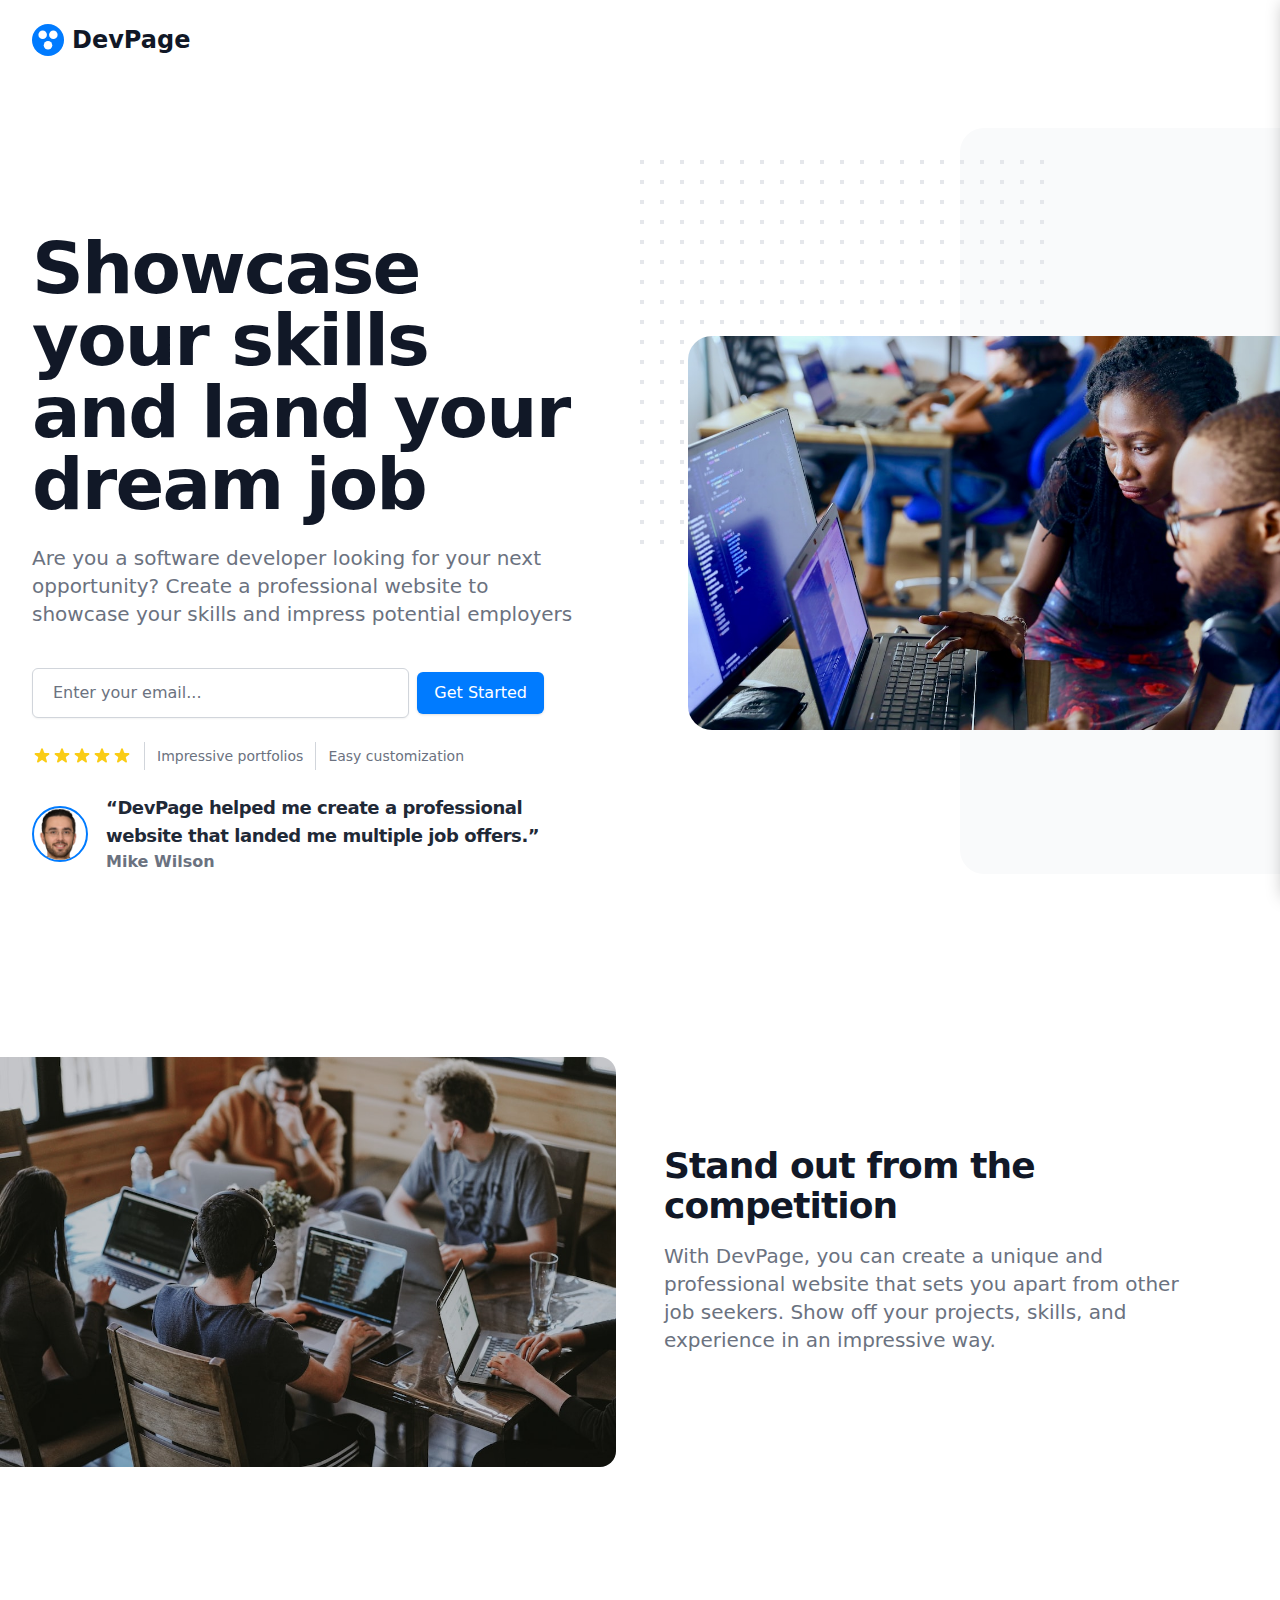
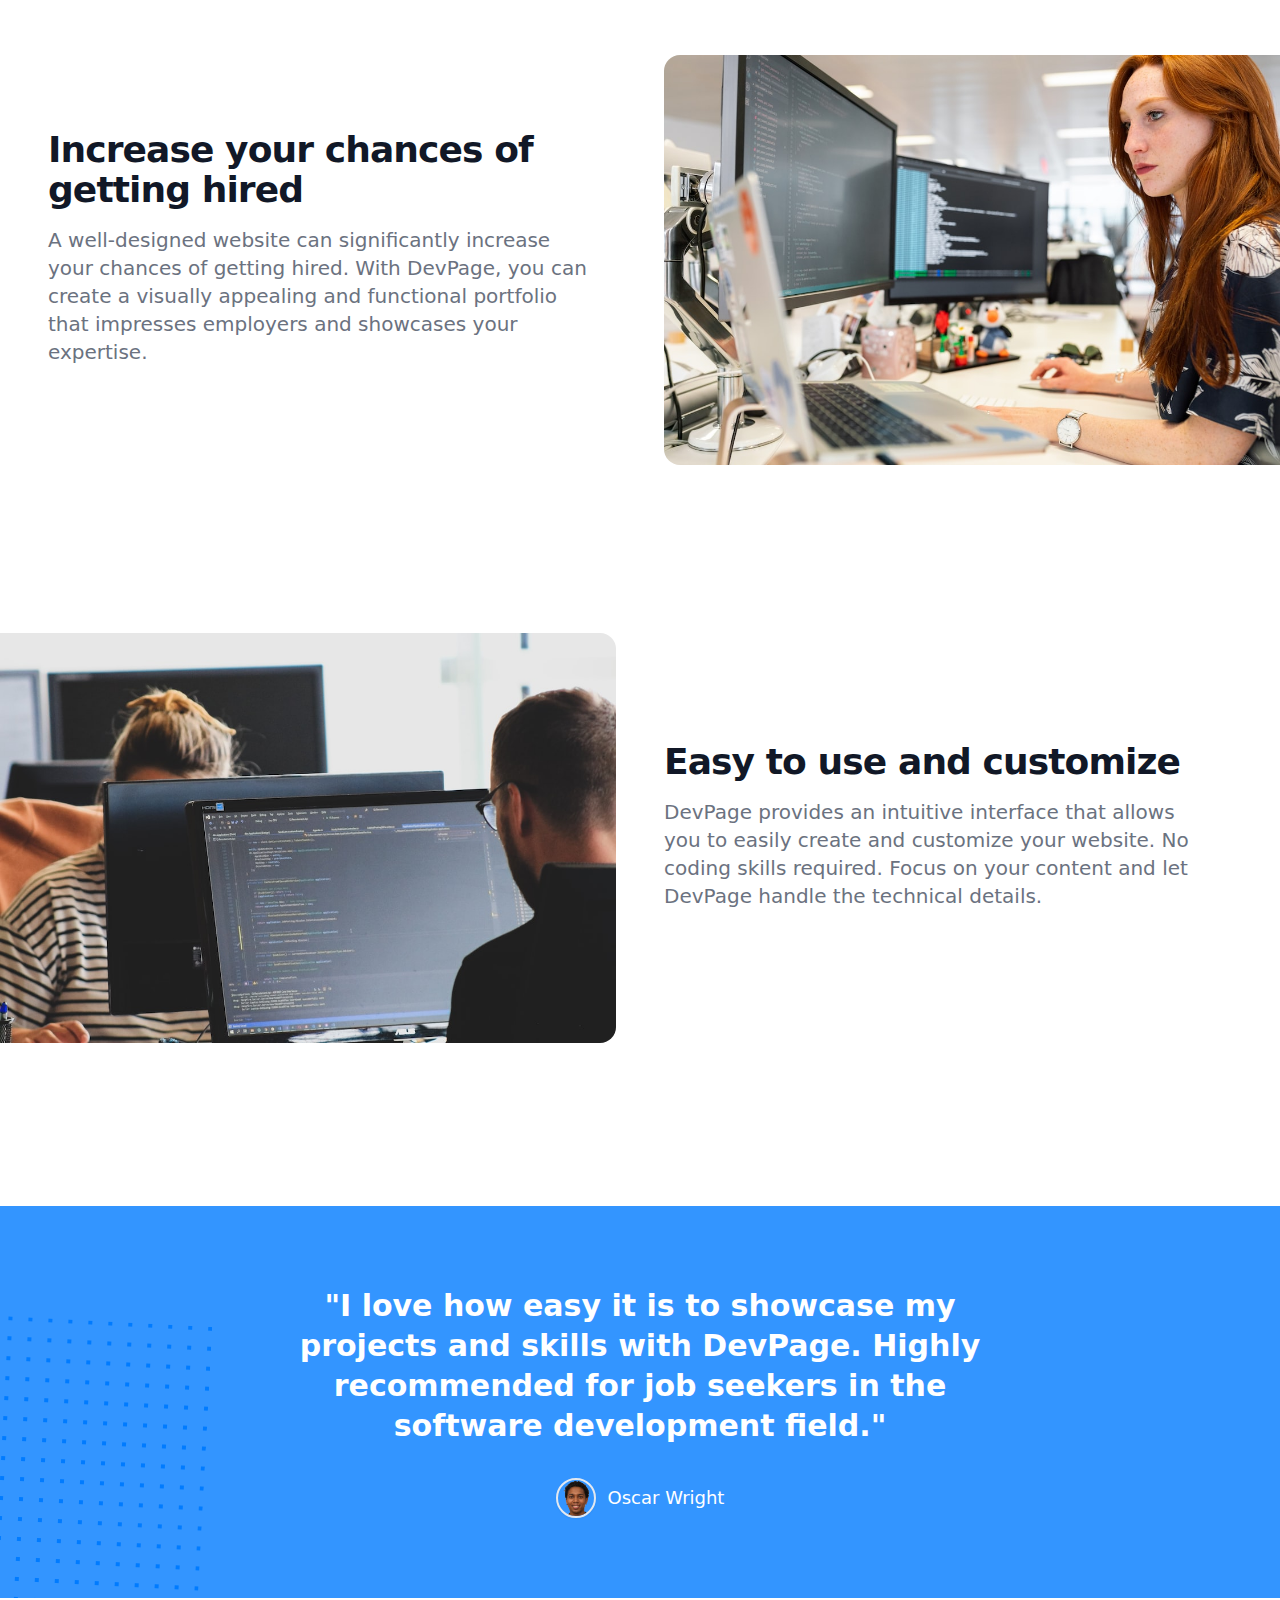
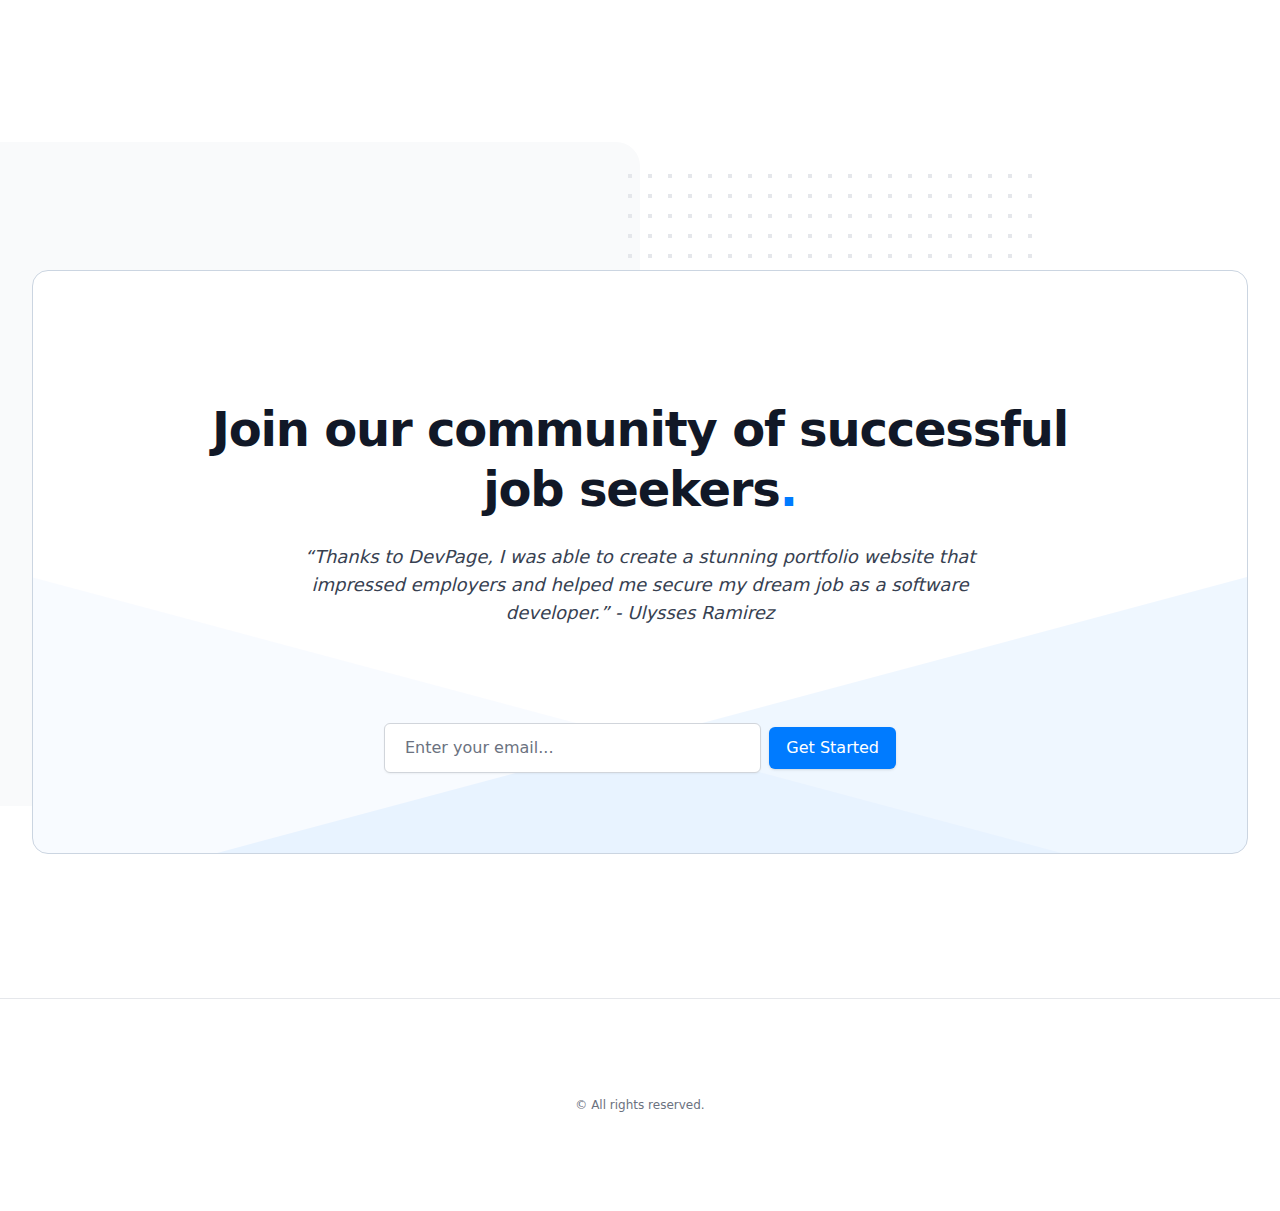
==== index.html @ 868de6a1 "Add files via upload" ====
<!DOCTYPE html>
<!-- saved from url=(0068)file:///C:/Users/GrowattAu/Desktop/T1/DevPage%20_%20Get%20Hired.html -->
<html lang="en-US" style="--plyr-color-main: #007BFF"><head><meta http-equiv="Content-Type" content="text/html; charset=UTF-8">
    
<title>DevPage | Get Hired</title>
<meta name="viewport" content="width=device-width, initial-scale=1.0">
<link rel="sitemap" href="https://www.mixo.io/site/dev-page-bjyk3/sitemap.xml">
<link rel="icon" href="./index_files/devPage-1693056597054.svg">
<meta name="description" content="Showcase your skills and land your dream job.. Are you a software developer looking for your next opportunity? Create a professional website to showcase your skills and impress potential employers.">
<meta property="og:url" content="https://www.mixo.io/site/dev-page-bjyk3">
<meta property="og:title" content="DevPage | Get Hired">
<meta property="og:site_name" content="DevPage">
<meta property="og:type" content="website">
<meta property="og:description" content="Showcase your skills and land your dream job.. Are you a software developer looking for your next opportunity? Create a professional website to showcase your skills and impress potential employers.">
<meta property="og:image" content="https://storage.googleapis.com/mixo-files/uploads/default-social-devpage-1693056596278.png">
<meta property="og:image:alt" content="DevPage | Get Hired">
<meta property="twitter:url" content="https://www.mixo.io/site/dev-page-bjyk3">
<meta property="twitter:title" content="DevPage | Get Hired">
<meta property="twitter:description" content="Showcase your skills and land your dream job.. Are you a software developer looking for your next opportunity? Create a professional website to showcase your skills and impress potential employers.">
<meta property="twitter:card" content="summary_large_image">
<meta property="twitter:image:src" content="https://storage.googleapis.com/mixo-files/uploads/default-social-devpage-1693056596278.png">
<meta property="generator" content="îles">
    <link rel="stylesheet" href="./index_files/style-73a6542c.css">
    
  <link rel="modulepreload" href="https://www.mixo.io/site/dev-page-bjyk3/assets/iles.eb302c32.js" crossorigin=""><link rel="modulepreload" href="https://www.mixo.io/site/dev-page-bjyk3/assets/vendor-vue.a4f77483.js" crossorigin=""><link rel="modulepreload" href="https://www.mixo.io/site/dev-page-bjyk3/assets/MixoHeader.b3d9583f.js" crossorigin=""><link rel="modulepreload" href="https://www.mixo.io/site/dev-page-bjyk3/assets/UiButton.4f919c66.js" crossorigin=""><link rel="modulepreload" href="https://www.mixo.io/site/dev-page-bjyk3/assets/vite.c27b6911.js" crossorigin=""><link rel="modulepreload" href="https://www.mixo.io/site/dev-page-bjyk3/assets/ScriptLoader.12dc1234.js" crossorigin=""><link rel="modulepreload" href="https://www.mixo.io/site/dev-page-bjyk3/assets/SignupForm.476d22d8.js" crossorigin=""><script defer="" referrerpolicy="origin" src="file:///C:/cdn-cgi/zaraz/s.js?z=[base64]"></script><script async="" src="./index_files/gtm.js.download"></script><script async="" src="./index_files/gtm.js(1).download"></script><script defer="" referrerpolicy="origin" src="./index_files/s.js.download"></script><script nonce="d89d65cd-ca25-4a4c-b0ae-b7156bbaa433">(function(w,d){!function(U,V,W,X){U[W]=U[W]||{};U[W].executed=[];U.zaraz={deferred:[],listeners:[]};U.zaraz.q=[];U.zaraz._f=function(Y){return async function(){var Z=Array.prototype.slice.call(arguments);U.zaraz.q.push({m:Y,a:Z})}};for(const $ of["track","set","debug"])U.zaraz[$]=U.zaraz._f($);U.zaraz.init=()=>{var ba=V.getElementsByTagName(X)[0],bb=V.createElement(X),bc=V.getElementsByTagName("title")[0];bc&&(U[W].t=V.getElementsByTagName("title")[0].text);U[W].x=Math.random();U[W].w=U.screen.width;U[W].h=U.screen.height;U[W].j=U.innerHeight;U[W].e=U.innerWidth;U[W].l=U.location.href;U[W].r=V.referrer;U[W].k=U.screen.colorDepth;U[W].n=V.characterSet;U[W].o=(new Date).getTimezoneOffset();if(U.dataLayer)for(const bg of Object.entries(Object.entries(dataLayer).reduce(((bh,bi)=>({...bh[1],...bi[1]})),{})))zaraz.set(bg[0],bg[1],{scope:"page"});U[W].q=[];for(;U.zaraz.q.length;){const bj=U.zaraz.q.shift();U[W].q.push(bj)}bb.defer=!0;for(const bk of[localStorage,sessionStorage])Object.keys(bk||{}).filter((bm=>bm.startsWith("_zaraz_"))).forEach((bl=>{try{U[W]["z_"+bl.slice(7)]=JSON.parse(bk.getItem(bl))}catch{U[W]["z_"+bl.slice(7)]=bk.getItem(bl)}}));bb.referrerPolicy="origin";bb.src="/cdn-cgi/zaraz/s.js?z="+btoa(encodeURIComponent(JSON.stringify(U[W])));ba.parentNode.insertBefore(bb,ba)};["complete","interactive"].includes(V.readyState)?zaraz.init():U.addEventListener("DOMContentLoaded",zaraz.init)}(w,d,"zarazData","script");})(window,document);</script><script>(function(w,d,s,l,i){w[l]=w[l]||[];w[l].push({'gtm.start': new Date().getTime(),event:'gtm.js'});var f=d.getElementsByTagName(s)[0], j=d.createElement(s),dl=l!='dataLayer'?'&l='+l:'';j.async=true;j.src= 'https://www.googletagmanager.com/gtm.js?id='+i+dl;f.parentNode.insertBefore(j,f); })(window,document,'script','dataLayer','GTM-WFSST2Q');</script><style type="text/css">iframe#teal-job-tracker-iframe-stable {
        min-width: 380px !important;
        width: 380px !important;
        min-height: 100vh !important;
        height: 100vh !important;
    }</style></head>
  <body>
    <div id="app"><div><div class="bg-white overflow-hidden" data-testid="site-content"><ile-root id="ile-1" data-v-app="" hydrated=""><div class="relative isolate z-10"><div class="px-6 py-6 lg:px-8"><nav class="flex items-center justify-between" aria-label="Global"><a href="https://www.mixo.io/site/dev-page-bjyk3" class="flex items-center lg:flex-1 flex-shrink-0 space-x-2"><img class="w-auto h-8" src="./index_files/devPage-1693056597054.svg" alt="DevPage logo"><p class="font-sans font-bold text-gray-900 text-2xl">DevPage</p></a><div class="flex items-center space-x-2 lg:hidden"><!--v-if--><!--v-if--></div><div class="hidden lg:flex lg:gap-x-12"></div><div class="hidden lg:flex lg:flex-1 lg:justify-end lg:items-center lg:space-x-4"><!--v-if--></div></nav><!-- Mobile Nav --><div style="position: fixed; height: 0px; padding: 0px; overflow: hidden; clip: rect(0px, 0px, 0px, 0px); white-space: nowrap; border-width: 0px; display: none;"></div></div></div></ile-root><script></script><script type="module" async="">import{h as i,c as o}from"/site/dev-page-bjyk3/assets/iles.eb302c32.js";import{_ as s}from"/site/dev-page-bjyk3/assets/MixoHeader.b3d9583f.js";import"/site/dev-page-bjyk3/assets/vendor-vue.a4f77483.js";import"/site/dev-page-bjyk3/assets/UiButton.4f919c66.js";import"/site/dev-page-bjyk3/assets/vite.c27b6911.js";i(o,s,"ile-1",function(e){return{visible:!0,"site-name":"DevPage","site-id":"NsiXph0ZIaeCzwFIGFmH","site-logo-url":"https://storage.googleapis.com/mixo-files/logos/devPage-1693056597054.svg","site-url":"https://www.mixo.io/site/dev-page-bjyk3","site-logo-size":e,"hide-site-name":e}}(void 0),{});
</script><div class="section-spacing"><section id="hero" class="overflow-hidden lg:relative pt-12 sm:pt-20 md:pt-24 lg:pt-32" sectionname="hero" sectionlabel="Hero" sortorder="0"><div class="max-w-md px-4 mx-auto sm:max-w-3xl sm:px-6 lg:px-8 lg:max-w-7xl lg:grid lg:grid-cols-2 lg:gap-24 relative z-10"><div class="relative z-[1]"><div class=""><div class="mt-6 sm:max-w-xl"><h1 class="text-4xl font-black tracking-tight text-gray-900 sm:text-6xl xl:text-7xl">Showcase your skills and land your dream job</h1><h2 class="prose prose-user mt-6 text-lg text-gray-500 sm:text-xl">Are you a software developer looking for your next opportunity? Create a professional website to showcase your skills and impress potential employers</h2></div><div class="mt-10 space-y-4"><ile-root id="ile-3" class="mt-4 sm:max-w-lg" data-v-app="" hydrated=""><form class="grid gap-2 grid-cols-1 sm:w-full sm:flex sm:items-center sm:flex-wrap mt-4 sm:max-w-lg" data-site-id="NsiXph0ZIaeCzwFIGFmH"><label for="hero-email" class="sr-only">Email address</label><input id="hero-email" type="email" class="block w-full px-5 py-3 text-base text-gray-900 placeholder-gray-500 border border-gray-300 rounded-md shadow-sm focus:border-primary focus:ring-primary focus-visible:ring-primary flex-1" required="" placeholder="Enter your email..."><div><button to="" class="ui-button ui-button-base ui-button-primary" type="submit">Get Started</button></div></form></ile-root><script></script><script type="module" async="">import{h as e,c as a}from"/site/dev-page-bjyk3/assets/iles.eb302c32.js";import{_ as t}from"/site/dev-page-bjyk3/assets/SignupForm.476d22d8.js";import"/site/dev-page-bjyk3/assets/vendor-vue.a4f77483.js";import"/site/dev-page-bjyk3/assets/UiButton.4f919c66.js";import"/site/dev-page-bjyk3/assets/vite.c27b6911.js";e(a,t,"ile-3",{name:"hero",placeholder:"Enter your email...","button-label":"Get Started","site-id":"NsiXph0ZIaeCzwFIGFmH",class:"mt-4 sm:max-w-lg"},{});
</script></div><!-- Social Proofing --><div class="ratings mt-6" data-testid="ratings"><div class="flex items-center gap-3 divide-x divide-gray-300 text-center sm:text-left"><div class="flex flex-wrap flex-shrink-0"><svg width="1.2em" height="1.2em" preserveAspectRatio="xMidYMid meet" viewBox="0 0 20 20" class="w-5 h-5 text-yellow-400"><path fill="currentColor" d="M9.049 2.927c.3-.921 1.603-.921 1.902 0l1.07 3.292a1 1 0 0 0 .95.69h3.462c.969 0 1.371 1.24.588 1.81l-2.8 2.034a1 1 0 0 0-.364 1.118l1.07 3.292c.3.921-.755 1.688-1.54 1.118l-2.8-2.034a1 1 0 0 0-1.175 0l-2.8 2.034c-.784.57-1.838-.197-1.539-1.118l1.07-3.292a1 1 0 0 0-.364-1.118L2.98 8.72c-.783-.57-.38-1.81.588-1.81h3.461a1 1 0 0 0 .951-.69l1.07-3.292Z"></path></svg><svg width="1.2em" height="1.2em" preserveAspectRatio="xMidYMid meet" viewBox="0 0 20 20" class="w-5 h-5 text-yellow-400"><path fill="currentColor" d="M9.049 2.927c.3-.921 1.603-.921 1.902 0l1.07 3.292a1 1 0 0 0 .95.69h3.462c.969 0 1.371 1.24.588 1.81l-2.8 2.034a1 1 0 0 0-.364 1.118l1.07 3.292c.3.921-.755 1.688-1.54 1.118l-2.8-2.034a1 1 0 0 0-1.175 0l-2.8 2.034c-.784.57-1.838-.197-1.539-1.118l1.07-3.292a1 1 0 0 0-.364-1.118L2.98 8.72c-.783-.57-.38-1.81.588-1.81h3.461a1 1 0 0 0 .951-.69l1.07-3.292Z"></path></svg><svg width="1.2em" height="1.2em" preserveAspectRatio="xMidYMid meet" viewBox="0 0 20 20" class="w-5 h-5 text-yellow-400"><path fill="currentColor" d="M9.049 2.927c.3-.921 1.603-.921 1.902 0l1.07 3.292a1 1 0 0 0 .95.69h3.462c.969 0 1.371 1.24.588 1.81l-2.8 2.034a1 1 0 0 0-.364 1.118l1.07 3.292c.3.921-.755 1.688-1.54 1.118l-2.8-2.034a1 1 0 0 0-1.175 0l-2.8 2.034c-.784.57-1.838-.197-1.539-1.118l1.07-3.292a1 1 0 0 0-.364-1.118L2.98 8.72c-.783-.57-.38-1.81.588-1.81h3.461a1 1 0 0 0 .951-.69l1.07-3.292Z"></path></svg><svg width="1.2em" height="1.2em" preserveAspectRatio="xMidYMid meet" viewBox="0 0 20 20" class="w-5 h-5 text-yellow-400"><path fill="currentColor" d="M9.049 2.927c.3-.921 1.603-.921 1.902 0l1.07 3.292a1 1 0 0 0 .95.69h3.462c.969 0 1.371 1.24.588 1.81l-2.8 2.034a1 1 0 0 0-.364 1.118l1.07 3.292c.3.921-.755 1.688-1.54 1.118l-2.8-2.034a1 1 0 0 0-1.175 0l-2.8 2.034c-.784.57-1.838-.197-1.539-1.118l1.07-3.292a1 1 0 0 0-.364-1.118L2.98 8.72c-.783-.57-.38-1.81.588-1.81h3.461a1 1 0 0 0 .951-.69l1.07-3.292Z"></path></svg><svg width="1.2em" height="1.2em" preserveAspectRatio="xMidYMid meet" viewBox="0 0 20 20" class="w-5 h-5 text-yellow-400"><path fill="currentColor" d="M9.049 2.927c.3-.921 1.603-.921 1.902 0l1.07 3.292a1 1 0 0 0 .95.69h3.462c.969 0 1.371 1.24.588 1.81l-2.8 2.034a1 1 0 0 0-.364 1.118l1.07 3.292c.3.921-.755 1.688-1.54 1.118l-2.8-2.034a1 1 0 0 0-1.175 0l-2.8 2.034c-.784.57-1.838-.197-1.539-1.118l1.07-3.292a1 1 0 0 0-.364-1.118L2.98 8.72c-.783-.57-.38-1.81.588-1.81h3.461a1 1 0 0 0 .951-.69l1.07-3.292Z"></path></svg></div><div class="min-w-0 py-1 text-sm text-gray-500 pl-3">Impressive portfolios</div><div class="min-w-0 py-1 text-sm text-gray-500 pl-3">Easy customization</div></div></div><!-- User Review --><div class="mt-6"><div class="inline-flex items-center"><img src="./index_files/male-21.png" alt="Mike Wilson" class="object-cover inline-block mr-3 border-2 border-primary rounded-full sm:mr-2 h-14 w-14"><div><p class="sm:pl-2.5 text-base font-black tracking-tight text-gray-800 sm:text-lg"> “DevPage helped me create a professional website that landed me multiple job offers.” </p><p class="sm:pl-2.5 text-sm sm:text-base font-bold text-gray-500">Mike Wilson </p></div></div></div></div></div></div><div class="sm:pl-6"><div class="pt-12 sm:relative sm:mt-12 sm:pt-16 lg:absolute lg:inset-y-0 lg:right-0 lg:w-1/2 z-20"><div class="hidden sm:block"><div class="absolute inset-y-0 w-screen left-1/2 bg-gray-50 rounded-l-3xl lg:left-80 lg:right-0 lg:w-full"></div><svg class="absolute -mr-3 top-8 right-1/2 lg:m-0 lg:left-0" width="404" height="392" fill="none" viewBox="0 0 404 392"><defs><pattern id="837c3e70-6c3a-44e6-8854-cc48c737b659" x="0" y="0" width="20" height="20" patternUnits="userSpaceOnUse"><rect x="0" y="0" width="4" height="4" class="text-gray-200" fill="currentColor"></rect></pattern></defs><rect width="404" height="392" fill="url(#837c3e70-6c3a-44e6-8854-cc48c737b659)"></rect></svg></div><div class="relative pl-4 ml-auto sm:max-w-3xl sm:px-0 lg:h-full lg:max-w-none lg:flex lg:items-center xl:pl-12"><img class="w-full rounded-l-3xl lg:w-auto 2xl:h-full 2xl:max-w-none 2xl:rounded-3xl" src="./index_files/photo-1528901166007-3784c7dd3653" alt="DevPage"></div></div></div></section><section class="relative overflow-hidden bg-white space-y-24" sectionname="features" id="features" sectioncomponent="Features" sectionlabel="Features" sortorder="1" section-component="Features" site-name="DevPage" site-id="NsiXph0ZIaeCzwFIGFmH" site-logo-url="https://storage.googleapis.com/mixo-files/logos/devPage-1693056597054.svg" header-visible="true"><div><div class="lg:mx-auto lg:grid lg:grid-cols-2 lg:grid-flow-col-dense lg:gap-6 xl:gap-12 2xl:gap-24"><div class="lg:col-start-2 lg:mx-0 lg:px-0 lg:pr-8 max-w-xl px-4 mx-auto space-y-6 sm:px-6 lg:py-28 xl:py-32 2xl:mx-0"><!-- Feature --><div><h2 class="text-4xl font-extrabold tracking-tight text-gray-900">Stand out from the competition</h2><div class="mt-4 prose prose-user text-lg leading-relaxed text-gray-500 sm:text-xl">With DevPage, you can create a unique and professional website that sets you apart from other job seekers. Show off your projects, skills, and experience in an impressive way.</div></div><!-- CTA --><div></div><!-- Review --></div><!-- Image --><div class="lg:col-start-1 mt-12 sm:mt-16 lg:mt-0"><div class="pr-4 -sm:ml-48 sm:pr-6 md:-ml-16 lg:px-0 lg:m-0 lg:relative lg:h-full lg:flex lg:items-center"><img src="./index_files/photo-1522071820081-009f0129c71c" class="lg:right-0 rounded-r-2xl max-h-screen w-auto  2xl:max-w-2xl 3xl:max-w-3xl object-contain ml-auto 2xl:rounded-2xl w-full 2xl:max-h-[44rem]" alt="Stand out from the competition"></div></div></div></div><div><div class="lg:mx-auto lg:grid lg:grid-cols-2 lg:grid-flow-col-dense lg:gap-6 xl:gap-12 2xl:gap-24"><div class="lg:mx-auto lg:max-w-3xl xl:pl-12 2xl:pl-20 2xl:justify-self-end max-w-xl px-4 mx-auto space-y-6 sm:px-6 lg:py-28 xl:py-32 2xl:mx-0"><!-- Feature --><div><h2 class="text-4xl font-extrabold tracking-tight text-gray-900">Increase your chances of getting hired</h2><div class="mt-4 prose prose-user text-lg leading-relaxed text-gray-500 sm:text-xl">A well-designed website can significantly increase your chances of getting hired. With DevPage, you can create a visually appealing and functional portfolio that impresses employers and showcases your expertise.</div></div><!-- CTA --><div></div><!-- Review --></div><!-- Image --><div class="mt-12 sm:mt-16 lg:mt-0"><div class="pl-4 sm:-mr-48 sm:-mr-6 sm:pl-6 md:-mr-16 lg:px-0 lg:m-0 lg:relative lg:h-full lg:flex lg:items-center"><img src="./index_files/photo-1580894908361-967195033215" class="rounded-l-2xl lg:left-0 max-h-screen w-auto  2xl:max-w-2xl 3xl:max-w-3xl object-contain mr-auto 2xl:rounded-2xl w-full 2xl:max-h-[44rem]" alt="Increase your chances of getting hired"></div></div></div></div><div><div class="lg:mx-auto lg:grid lg:grid-cols-2 lg:grid-flow-col-dense lg:gap-6 xl:gap-12 2xl:gap-24"><div class="lg:col-start-2 lg:mx-0 lg:px-0 lg:pr-8 max-w-xl px-4 mx-auto space-y-6 sm:px-6 lg:py-28 xl:py-32 2xl:mx-0"><!-- Feature --><div><h2 class="text-4xl font-extrabold tracking-tight text-gray-900">Easy to use and customize</h2><div class="mt-4 prose prose-user text-lg leading-relaxed text-gray-500 sm:text-xl">DevPage provides an intuitive interface that allows you to easily create and customize your website. No coding skills required. Focus on your content and let DevPage handle the technical details.</div></div><!-- CTA --><div></div><!-- Review --></div><!-- Image --><div class="lg:col-start-1 mt-12 sm:mt-16 lg:mt-0"><div class="pr-4 -sm:ml-48 sm:pr-6 md:-ml-16 lg:px-0 lg:m-0 lg:relative lg:h-full lg:flex lg:items-center"><img src="./index_files/photo-1629904853893-c2c8981a1dc5" class="lg:right-0 rounded-r-2xl max-h-screen w-auto  2xl:max-w-2xl 3xl:max-w-3xl object-contain ml-auto 2xl:rounded-2xl w-full 2xl:max-h-[44rem]" alt="Easy to use and customize"></div></div></div></div></section><section class="py-12 overflow-hidden bg-primary bg-opacity-80 md:py-20" sectionname="testimonials" id="testimonials" sectioncomponent="Testimonials" sectionlabel="Testimonials" sortorder="2" section-component="Testimonials" site-name="DevPage" site-id="NsiXph0ZIaeCzwFIGFmH" site-logo-url="https://storage.googleapis.com/mixo-files/logos/devPage-1693056597054.svg" site-url="https://www.mixo.io/site/dev-page-bjyk3" header-visible="true" reselecting-images="false"><div class="relative px-4 mx-auto max-w-7xl sm:px-6 lg:px-8"><svg class="absolute transform top-full right-full translate-x-1/3 -translate-y-1/4 lg:translate-x-1/2 xl:-translate-y-1/2 rotate-3" width="404" height="404" fill="none" viewBox="0 0 404 404" role="img" aria-labelledby="svg-squares"><title id="svg-squares">squares</title><defs><pattern id="ad119f34-7694-4c31-947f-5c9d249b21f3" x="0" y="0" width="20" height="20" patternUnits="userSpaceOnUse"><rect x="0" y="0" width="4" height="4" class="text-primary" fill="currentColor"></rect></pattern></defs><rect width="404" height="404" fill="url(#ad119f34-7694-4c31-947f-5c9d249b21f3)"></rect></svg><div class="relative"><blockquote><div class="max-w-3xl mx-auto text-xl font-bold leading-7 text-center text-white md:leading-10 md:text-3xl text-shadow-sm"><p> "I love how easy it is to showcase my projects and skills with DevPage. Highly recommended for job seekers in the software development field." </p></div><footer class="mt-8"><div class="md:flex md:items-center md:justify-center"><div class="md:flex-shrink-0"><img src="./index_files/male-11.png" class="w-10 h-10 mx-auto border-2 border-slate-200 rounded-full shadow-sm object-cover" alt="Testimonial"></div><div class="mt-3 text-center md:mt-0 md:ml-3 md:flex md:items-center text-shadow-sm"><div class="text-lg font-medium text-white">Oscar Wright</div></div></div></footer></blockquote></div></div></section><section class="relative section-padding-top" sectionname="cta" id="cta" sectioncomponent="Cta" sectionlabel="Call to Action" sortorder="4" section-component="Cta" site-name="DevPage" site-logo-url="https://storage.googleapis.com/mixo-files/logos/devPage-1693056597054.svg" site-url="https://www.mixo.io/site/dev-page-bjyk3" header-visible="true" reselecting-images="false" data-v-782fc14d=""><div aria-hidden="true" class="block" data-v-782fc14d=""><div class="absolute inset-y-0 left-0 w-1/2 bg-gray-50 rounded-r-3xl mb-12" data-v-782fc14d=""></div><svg class="absolute -ml-3 top-8 left-1/2" width="404" height="392" fill="none" viewBox="0 0 404 392" data-v-782fc14d=""><defs data-v-782fc14d=""><pattern id="8228f071-bcee-4ec8-905a-2a059a2cc4fb" x="0" y="0" width="20" height="20" patternUnits="userSpaceOnUse" data-v-782fc14d=""><rect x="0" y="0" width="4" height="4" class="text-gray-200" fill="currentColor" data-v-782fc14d=""></rect></pattern></defs><rect width="404" height="392" fill="url(#8228f071-bcee-4ec8-905a-2a059a2cc4fb)" data-v-782fc14d=""></rect></svg></div><div class="max-w-md px-4 mx-auto sm:max-w-3xl sm:px-6 lg:max-w-7xl lg:px-8" data-v-782fc14d=""><!-- Inner Wrap --><div class="relative px-6 py-10 overflow-hidden bg-white border-slate-300 border rounded-2xl sm:px-12 sm:py-20" data-v-782fc14d=""><div aria-hidden="true" class="absolute inset-0 -mt-72 sm:-mt-32 md:mt-0" data-v-782fc14d=""><svg class="absolute inset-0 w-full h-full" preserveAspectRatio="xMidYMid slice" xmlns="http://www.w3.org/2000/svg" fill="none" viewBox="0 0 1463 360" data-v-782fc14d=""><path class="text-primary/5 opacity-50" fill="currentColor" d="M-82.673 72l1761.849 472.086-134.327 501.315-1761.85-472.086z" data-v-782fc14d=""></path><path class="text-primary/10 opacity-60" fill="currentColor" d="M-217.088 544.086L1544.761 72l134.327 501.316-1761.849 472.086z" data-v-782fc14d=""></path></svg></div><div class="relative" data-v-782fc14d=""><div class="mt-6 sm:mt-12 sm:text-center" data-v-782fc14d=""><h2 class="text-3xl font-black tracking-tight text-gray-900 sm:text-4xl md:text-5xl md:leading-tight md:max-w-4xl md:mx-auto" data-v-782fc14d="">Join our community of successful job seekers<span class="text-primary" data-v-782fc14d="">.</span></h2><p class="max-w-2xl mx-auto mt-6 italic text-gray-700 sm:text-lg" data-v-782fc14d=""><span data-v-782fc14d="">“Thanks to DevPage, I was able to create a stunning portfolio website that impressed employers and helped me secure my dream job as a software developer.”</span><span data-v-782fc14d=""> - Ulysses Ramirez</span></p></div><div class="mt-6 sm:mt-12 sm:mx-auto sm:max-w-lg flex flex-col items-center" data-v-782fc14d=""></div><ile-root id="ile-4" class="mt-6 sm:mt-12 sm:mx-auto sm:max-w-lg" data-v-app="" hydrated=""><form class="grid gap-2 grid-cols-1 sm:w-full sm:flex sm:items-center sm:flex-wrap mt-6 sm:mt-12 sm:mx-auto sm:max-w-lg" data-site-id="NsiXph0ZIaeCzwFIGFmH"><label for="cta-email" class="sr-only">Email address</label><input id="cta-email" type="email" class="block w-full px-5 py-3 text-base text-gray-900 placeholder-gray-500 border border-gray-300 rounded-md shadow-sm focus:border-primary focus:ring-primary focus-visible:ring-primary flex-1" required="" placeholder="Enter your email..."><div><button to="" class="ui-button ui-button-base ui-button-primary" type="submit">Get Started</button></div></form></ile-root><script></script><script type="module" async="">import{h as m,c as t}from"/site/dev-page-bjyk3/assets/iles.eb302c32.js";import{_ as a}from"/site/dev-page-bjyk3/assets/SignupForm.476d22d8.js";import"/site/dev-page-bjyk3/assets/vendor-vue.a4f77483.js";import"/site/dev-page-bjyk3/assets/UiButton.4f919c66.js";import"/site/dev-page-bjyk3/assets/vite.c27b6911.js";m(t,a,"ile-4",{name:"cta",placeholder:"Enter your email...","button-label":"Get Started","site-id":"NsiXph0ZIaeCzwFIGFmH",class:"mt-6 sm:mt-12 sm:mx-auto sm:max-w-lg"},{});
</script></div></div></div></section><footer class="border-t"><div class="mx-auto max-w-7xl overflow-hidden py-16 px-6 sm:py-24 lg:px-8 space-y-8"><!-- Links --><!-- Socials --><p class="sm:text-center text-xs leading-5 text-gray-500">© All rights reserved.</p></div></footer></div></div></div><ile-root id="ile-2" data-v-app="" hydrated=""><!--v-if--><!--v-if--><!--v-if--><!--v-if--></ile-root><script></script><script type="module" async="">import{h as s,c as i}from"/site/dev-page-bjyk3/assets/iles.eb302c32.js";import{_ as t}from"/site/dev-page-bjyk3/assets/ScriptLoader.12dc1234.js";import"/site/dev-page-bjyk3/assets/vendor-vue.a4f77483.js";import"/site/dev-page-bjyk3/assets/UiButton.4f919c66.js";import"/site/dev-page-bjyk3/assets/vite.c27b6911.js";s(i,t,"ile-2",function(e,o){return{siteConfig:{removeBranding:!1,siteDescription:"Showcase your skills and land your dream job.. Are you a software developer looking for your next opportunity? Create a professional website to showcase your skills and impress potential employers.",siteIcon:e,siteLogoUrl:e,siteName:"DevPage",siteSocialImageUrl:"https://storage.googleapis.com/mixo-files/uploads/default-social-devpage-1693056596278.png",siteTitle:"DevPage | Get Hired",theme:{primaryColor:"#007BFF",secondaryColor:"#343A40"},siteUrl:o,siteId:"NsiXph0ZIaeCzwFIGFmH"},siteUrl:o}}("https://storage.googleapis.com/mixo-files/logos/devPage-1693056597054.svg","https://www.mixo.io/site/dev-page-bjyk3"),{});
</script></div>
  
<div><noscript><iframe src="https://www.googletagmanager.com/ns.html?id=GTM-WFSST2Q" height="0" width="0" style="display:none;visibility:hidden"></iframe></noscript></div><div id="headlessui-portal-root"><div data-headlessui-portal=""><!----><div><!----></div><!----></div></div><div id="teal-job-tracker-root-stable" style="z-index: 2147483647;"><iframe id="teal-job-tracker-iframe-stable" style="background: rgb(255, 255, 255); width: 380px; height: 100vh; position: fixed; inset: 0px -380px auto auto; z-index: 2147483647; border: 0px; box-shadow: rgba(0, 0, 0, 0.25) 0px 0px 16px -3px; transition: right 0.25s ease-in-out 0s; transform: none;" src="./index_files/saved_resource.html"></iframe></div><div id="teal-job-tracker-companion-root-stable" style="display: block; z-index: 2147483646; bottom: 58px; right: 0px; position: fixed; height: 60px;"></div></body></html>
---- index_files/style-73a6542c.css ----
@charset "UTF-8";*,:before,:after{box-sizing:border-box;border-width:0;border-style:solid;border-color:#e5e7eb}:before,:after{--tw-content: ""}html{line-height:1.5;-webkit-text-size-adjust:100%;-moz-tab-size:4;-o-tab-size:4;tab-size:4;font-family:ui-sans-serif,system-ui,-apple-system,BlinkMacSystemFont,Segoe UI,Roboto,Helvetica Neue,Arial,Noto Sans,sans-serif,"Apple Color Emoji","Segoe UI Emoji",Segoe UI Symbol,"Noto Color Emoji";font-feature-settings:normal;font-variation-settings:normal}body{margin:0;line-height:inherit}hr{height:0;color:inherit;border-top-width:1px}abbr:where([title]){-webkit-text-decoration:underline dotted;text-decoration:underline dotted}h1,h2,h3,h4,h5,h6{font-size:inherit;font-weight:inherit}a{color:inherit;text-decoration:inherit}b,strong{font-weight:bolder}code,kbd,samp,pre{font-family:ui-monospace,SFMono-Regular,Menlo,Monaco,Consolas,Liberation Mono,Courier New,monospace;font-size:1em}small{font-size:80%}sub,sup{font-size:75%;line-height:0;position:relative;vertical-align:baseline}sub{bottom:-.25em}sup{top:-.5em}table{text-indent:0;border-color:inherit;border-collapse:collapse}button,input,optgroup,select,textarea{font-family:inherit;font-size:100%;font-weight:inherit;line-height:inherit;color:inherit;margin:0;padding:0}button,select{text-transform:none}button,[type=button],[type=reset],[type=submit]{-webkit-appearance:button;background-color:transparent;background-image:none}:-moz-focusring{outline:auto}:-moz-ui-invalid{box-shadow:none}progress{vertical-align:baseline}::-webkit-inner-spin-button,::-webkit-outer-spin-button{height:auto}[type=search]{-webkit-appearance:textfield;outline-offset:-2px}::-webkit-search-decoration{-webkit-appearance:none}::-webkit-file-upload-button{-webkit-appearance:button;font:inherit}summary{display:list-item}blockquote,dl,dd,h1,h2,h3,h4,h5,h6,hr,figure,p,pre{margin:0}fieldset{margin:0;padding:0}legend{padding:0}ol,ul,menu{list-style:none;margin:0;padding:0}textarea{resize:vertical}input::-moz-placeholder,textarea::-moz-placeholder{opacity:1;color:#9ca3af}input::placeholder,textarea::placeholder{opacity:1;color:#9ca3af}button,[role=button]{cursor:pointer}:disabled{cursor:default}img,svg,video,canvas,audio,iframe,embed,object{display:block;vertical-align:middle}img,video{max-width:100%;height:auto}[hidden]{display:none}[type=text],[type=email],[type=url],[type=password],[type=number],[type=date],[type=datetime-local],[type=month],[type=search],[type=tel],[type=time],[type=week],[multiple],textarea,select{-webkit-appearance:none;-moz-appearance:none;appearance:none;background-color:#fff;border-color:#6b7280;border-width:1px;border-radius:0;padding:.5rem .75rem;font-size:1rem;line-height:1.5rem;--tw-shadow: 0 0 #0000}[type=text]:focus,[type=email]:focus,[type=url]:focus,[type=password]:focus,[type=number]:focus,[type=date]:focus,[type=datetime-local]:focus,[type=month]:focus,[type=search]:focus,[type=tel]:focus,[type=time]:focus,[type=week]:focus,[multiple]:focus,textarea:focus,select:focus{outline:2px solid transparent;outline-offset:2px;--tw-ring-inset: var(--tw-empty, );--tw-ring-offset-width: 0px;--tw-ring-offset-color: #fff;--tw-ring-color: #2563eb;--tw-ring-offset-shadow: var(--tw-ring-inset) 0 0 0 var(--tw-ring-offset-width) var(--tw-ring-offset-color);--tw-ring-shadow: var(--tw-ring-inset) 0 0 0 calc(1px + var(--tw-ring-offset-width)) var(--tw-ring-color);box-shadow:var(--tw-ring-offset-shadow),var(--tw-ring-shadow),var(--tw-shadow);border-color:#2563eb}input::-moz-placeholder,textarea::-moz-placeholder{color:#6b7280;opacity:1}input::placeholder,textarea::placeholder{color:#6b7280;opacity:1}::-webkit-datetime-edit-fields-wrapper{padding:0}::-webkit-date-and-time-value{min-height:1.5em}::-webkit-datetime-edit,::-webkit-datetime-edit-year-field,::-webkit-datetime-edit-month-field,::-webkit-datetime-edit-day-field,::-webkit-datetime-edit-hour-field,::-webkit-datetime-edit-minute-field,::-webkit-datetime-edit-second-field,::-webkit-datetime-edit-millisecond-field,::-webkit-datetime-edit-meridiem-field{padding-top:0;padding-bottom:0}select{background-image:url("data:image/svg+xml,%3csvg xmlns='http://www.w3.org/2000/svg' fill='none' viewBox='0 0 20 20'%3e%3cpath stroke='%236b7280' stroke-linecap='round' stroke-linejoin='round' stroke-width='1.5' d='M6 8l4 4 4-4'/%3e%3c/svg%3e");background-position:right .5rem center;background-repeat:no-repeat;background-size:1.5em 1.5em;padding-right:2.5rem;-webkit-print-color-adjust:exact;print-color-adjust:exact}[multiple]{background-image:initial;background-position:initial;background-repeat:unset;background-size:initial;padding-right:.75rem;-webkit-print-color-adjust:unset;print-color-adjust:unset}[type=checkbox],[type=radio]{-webkit-appearance:none;-moz-appearance:none;appearance:none;padding:0;-webkit-print-color-adjust:exact;print-color-adjust:exact;display:inline-block;vertical-align:middle;background-origin:border-box;-webkit-user-select:none;-moz-user-select:none;user-select:none;flex-shrink:0;height:1rem;width:1rem;color:#2563eb;background-color:#fff;border-color:#6b7280;border-width:1px;--tw-shadow: 0 0 #0000}[type=checkbox]{border-radius:0}[type=radio]{border-radius:100%}[type=checkbox]:focus,[type=radio]:focus{outline:2px solid transparent;outline-offset:2px;--tw-ring-inset: var(--tw-empty, );--tw-ring-offset-width: 2px;--tw-ring-offset-color: #fff;--tw-ring-color: #2563eb;--tw-ring-offset-shadow: var(--tw-ring-inset) 0 0 0 var(--tw-ring-offset-width) var(--tw-ring-offset-color);--tw-ring-shadow: var(--tw-ring-inset) 0 0 0 calc(2px + var(--tw-ring-offset-width)) var(--tw-ring-color);box-shadow:var(--tw-ring-offset-shadow),var(--tw-ring-shadow),var(--tw-shadow)}[type=checkbox]:checked,[type=radio]:checked{border-color:transparent;background-color:currentColor;background-size:100% 100%;background-position:center;background-repeat:no-repeat}[type=checkbox]:checked{background-image:url("data:image/svg+xml,%3csvg viewBox='0 0 16 16' fill='white' xmlns='http://www.w3.org/2000/svg'%3e%3cpath d='M12.207 4.793a1 1 0 010 1.414l-5 5a1 1 0 01-1.414 0l-2-2a1 1 0 011.414-1.414L6.5 9.086l4.293-4.293a1 1 0 011.414 0z'/%3e%3c/svg%3e")}[type=radio]:checked{background-image:url("data:image/svg+xml,%3csvg viewBox='0 0 16 16' fill='white' xmlns='http://www.w3.org/2000/svg'%3e%3ccircle cx='8' cy='8' r='3'/%3e%3c/svg%3e")}[type=checkbox]:checked:hover,[type=checkbox]:checked:focus,[type=radio]:checked:hover,[type=radio]:checked:focus{border-color:transparent;background-color:currentColor}[type=checkbox]:indeterminate{background-image:url("data:image/svg+xml,%3csvg xmlns='http://www.w3.org/2000/svg' fill='none' viewBox='0 0 16 16'%3e%3cpath stroke='white' stroke-linecap='round' stroke-linejoin='round' stroke-width='2' d='M4 8h8'/%3e%3c/svg%3e");border-color:transparent;background-color:currentColor;background-size:100% 100%;background-position:center;background-repeat:no-repeat}[type=checkbox]:indeterminate:hover,[type=checkbox]:indeterminate:focus{border-color:transparent;background-color:currentColor}[type=file]{background:unset;border-color:inherit;border-width:0;border-radius:0;padding:0;font-size:unset;line-height:inherit}[type=file]:focus{outline:1px solid ButtonText;outline:1px auto -webkit-focus-ring-color}*,:before,:after{--tw-border-spacing-x: 0;--tw-border-spacing-y: 0;--tw-translate-x: 0;--tw-translate-y: 0;--tw-rotate: 0;--tw-skew-x: 0;--tw-skew-y: 0;--tw-scale-x: 1;--tw-scale-y: 1;--tw-pan-x: ;--tw-pan-y: ;--tw-pinch-zoom: ;--tw-scroll-snap-strictness: proximity;--tw-gradient-from-position: ;--tw-gradient-via-position: ;--tw-gradient-to-position: ;--tw-ordinal: ;--tw-slashed-zero: ;--tw-numeric-figure: ;--tw-numeric-spacing: ;--tw-numeric-fraction: ;--tw-ring-inset: ;--tw-ring-offset-width: 0px;--tw-ring-offset-color: #fff;--tw-ring-color: rgb(59 130 246 / .5);--tw-ring-offset-shadow: 0 0 #0000;--tw-ring-shadow: 0 0 #0000;--tw-shadow: 0 0 #0000;--tw-shadow-colored: 0 0 #0000;--tw-blur: ;--tw-brightness: ;--tw-contrast: ;--tw-grayscale: ;--tw-hue-rotate: ;--tw-invert: ;--tw-saturate: ;--tw-sepia: ;--tw-drop-shadow: ;--tw-backdrop-blur: ;--tw-backdrop-brightness: ;--tw-backdrop-contrast: ;--tw-backdrop-grayscale: ;--tw-backdrop-hue-rotate: ;--tw-backdrop-invert: ;--tw-backdrop-opacity: ;--tw-backdrop-saturate: ;--tw-backdrop-sepia: }::backdrop{--tw-border-spacing-x: 0;--tw-border-spacing-y: 0;--tw-translate-x: 0;--tw-translate-y: 0;--tw-rotate: 0;--tw-skew-x: 0;--tw-skew-y: 0;--tw-scale-x: 1;--tw-scale-y: 1;--tw-pan-x: ;--tw-pan-y: ;--tw-pinch-zoom: ;--tw-scroll-snap-strictness: proximity;--tw-gradient-from-position: ;--tw-gradient-via-position: ;--tw-gradient-to-position: ;--tw-ordinal: ;--tw-slashed-zero: ;--tw-numeric-figure: ;--tw-numeric-spacing: ;--tw-numeric-fraction: ;--tw-ring-inset: ;--tw-ring-offset-width: 0px;--tw-ring-offset-color: #fff;--tw-ring-color: rgb(59 130 246 / .5);--tw-ring-offset-shadow: 0 0 #0000;--tw-ring-shadow: 0 0 #0000;--tw-shadow: 0 0 #0000;--tw-shadow-colored: 0 0 #0000;--tw-blur: ;--tw-brightness: ;--tw-contrast: ;--tw-grayscale: ;--tw-hue-rotate: ;--tw-invert: ;--tw-saturate: ;--tw-sepia: ;--tw-drop-shadow: ;--tw-backdrop-blur: ;--tw-backdrop-brightness: ;--tw-backdrop-contrast: ;--tw-backdrop-grayscale: ;--tw-backdrop-hue-rotate: ;--tw-backdrop-invert: ;--tw-backdrop-opacity: ;--tw-backdrop-saturate: ;--tw-backdrop-sepia: }.prose{color:var(--tw-prose-body);max-width:65ch}.prose :where(p):not(:where([class~="not-prose"] *)){margin-top:1.25em;margin-bottom:1.25em}.prose :where([class~="lead"]):not(:where([class~="not-prose"] *)){color:var(--tw-prose-lead);font-size:1.25em;line-height:1.6;margin-top:1.2em;margin-bottom:1.2em}.prose :where(a):not(:where([class~="not-prose"] *)){color:#ff006e;text-decoration:underline;font-weight:500}.prose :where(a):not(:where([class~="not-prose"] *)):hover{color:#ffbe0b}.prose :where(strong):not(:where([class~="not-prose"] *)){color:var(--tw-prose-bold);font-weight:600}.prose :where(a strong):not(:where([class~="not-prose"] *)){color:inherit}.prose :where(blockquote strong):not(:where([class~="not-prose"] *)){color:inherit}.prose :where(thead th strong):not(:where([class~="not-prose"] *)){color:inherit}.prose :where(ol):not(:where([class~="not-prose"] *)){list-style-type:decimal;margin-top:1.25em;margin-bottom:1.25em;padding-left:1.625em}.prose :where(ol[type="A"]):not(:where([class~="not-prose"] *)){list-style-type:upper-alpha}.prose :where(ol[type="a"]):not(:where([class~="not-prose"] *)){list-style-type:lower-alpha}.prose :where(ol[type="A" s]):not(:where([class~="not-prose"] *)){list-style-type:upper-alpha}.prose :where(ol[type="a" s]):not(:where([class~="not-prose"] *)){list-style-type:lower-alpha}.prose :where(ol[type="I"]):not(:where([class~="not-prose"] *)){list-style-type:upper-roman}.prose :where(ol[type="i"]):not(:where([class~="not-prose"] *)){list-style-type:lower-roman}.prose :where(ol[type="I" s]):not(:where([class~="not-prose"] *)){list-style-type:upper-roman}.prose :where(ol[type="i" s]):not(:where([class~="not-prose"] *)){list-style-type:lower-roman}.prose :where(ol[type="1"]):not(:where([class~="not-prose"] *)){list-style-type:decimal}.prose :where(ul):not(:where([class~="not-prose"] *)){list-style-type:disc;margin-top:1.25em;margin-bottom:1.25em;padding-left:1.625em}.prose :where(ol > li):not(:where([class~="not-prose"] *))::marker{font-weight:400;color:var(--tw-prose-counters)}.prose :where(ul > li):not(:where([class~="not-prose"] *))::marker{color:var(--tw-prose-bullets)}.prose :where(hr):not(:where([class~="not-prose"] *)){border-color:var(--tw-prose-hr);border-top-width:1px;margin-top:3em;margin-bottom:3em}.prose :where(blockquote):not(:where([class~="not-prose"] *)){font-weight:500;font-style:italic;color:var(--tw-prose-quotes);border-left-width:.25rem;border-left-color:var(--tw-prose-quote-borders);quotes:"“""”""‘""’";margin-top:1.6em;margin-bottom:1.6em;padding-left:1em}.prose :where(blockquote p:first-of-type):not(:where([class~="not-prose"] *)):before{content:open-quote}.prose :where(blockquote p:last-of-type):not(:where([class~="not-prose"] *)):after{content:close-quote}.prose :where(h1):not(:where([class~="not-prose"] *)){color:var(--tw-prose-headings);font-weight:800;font-size:2.25em;margin-top:0;margin-bottom:.8888889em;line-height:1.1111111}.prose :where(h1 strong):not(:where([class~="not-prose"] *)){font-weight:900;color:inherit}.prose :where(h2):not(:where([class~="not-prose"] *)){color:var(--tw-prose-headings);font-weight:700;font-size:1.5em;margin-top:2em;margin-bottom:1em;line-height:1.3333333}.prose :where(h2 strong):not(:where([class~="not-prose"] *)){font-weight:800;color:inherit}.prose :where(h3):not(:where([class~="not-prose"] *)){color:var(--tw-prose-headings);font-weight:600;font-size:1.25em;margin-top:1.6em;margin-bottom:.6em;line-height:1.6}.prose :where(h3 strong):not(:where([class~="not-prose"] *)){font-weight:700;color:inherit}.prose :where(h4):not(:where([class~="not-prose"] *)){color:var(--tw-prose-headings);font-weight:600;margin-top:1.5em;margin-bottom:.5em;line-height:1.5}.prose :where(h4 strong):not(:where([class~="not-prose"] *)){font-weight:700;color:inherit}.prose :where(img):not(:where([class~="not-prose"] *)){margin-top:2em;margin-bottom:2em}.prose :where(figure > *):not(:where([class~="not-prose"] *)){margin-top:0;margin-bottom:0}.prose :where(figcaption):not(:where([class~="not-prose"] *)){color:var(--tw-prose-captions);font-size:.875em;line-height:1.4285714;margin-top:.8571429em}.prose :where(code):not(:where([class~="not-prose"] *)){color:var(--tw-prose-code);font-weight:600;font-size:.875em}.prose :where(code):not(:where([class~="not-prose"] *)):before{content:"`"}.prose :where(code):not(:where([class~="not-prose"] *)):after{content:"`"}.prose :where(a code):not(:where([class~="not-prose"] *)){color:inherit}.prose :where(h1 code):not(:where([class~="not-prose"] *)){color:inherit}.prose :where(h2 code):not(:where([class~="not-prose"] *)){color:inherit;font-size:.875em}.prose :where(h3 code):not(:where([class~="not-prose"] *)){color:inherit;font-size:.9em}.prose :where(h4 code):not(:where([class~="not-prose"] *)){color:inherit}.prose :where(blockquote code):not(:where([class~="not-prose"] *)){color:inherit}.prose :where(thead th code):not(:where([class~="not-prose"] *)){color:inherit}.prose :where(pre):not(:where([class~="not-prose"] *)){color:var(--tw-prose-pre-code);background-color:var(--tw-prose-pre-bg);overflow-x:auto;font-weight:400;font-size:.875em;line-height:1.7142857;margin-top:1.7142857em;margin-bottom:1.7142857em;border-radius:.375rem;padding:.8571429em 1.1428571em}.prose :where(pre code):not(:where([class~="not-prose"] *)){background-color:transparent;border-width:0;border-radius:0;padding:0;font-weight:inherit;color:inherit;font-size:inherit;font-family:inherit;line-height:inherit}.prose :where(pre code):not(:where([class~="not-prose"] *)):before{content:none}.prose :where(pre code):not(:where([class~="not-prose"] *)):after{content:none}.prose :where(table):not(:where([class~="not-prose"] *)){width:100%;table-layout:auto;text-align:left;margin-top:2em;margin-bottom:2em;font-size:.875em;line-height:1.7142857}.prose :where(thead):not(:where([class~="not-prose"] *)){border-bottom-width:1px;border-bottom-color:var(--tw-prose-th-borders)}.prose :where(thead th):not(:where([class~="not-prose"] *)){color:var(--tw-prose-headings);font-weight:600;vertical-align:bottom;padding-right:.5714286em;padding-bottom:.5714286em;padding-left:.5714286em}.prose :where(tbody tr):not(:where([class~="not-prose"] *)){border-bottom-width:1px;border-bottom-color:var(--tw-prose-td-borders)}.prose :where(tbody tr:last-child):not(:where([class~="not-prose"] *)){border-bottom-width:0}.prose :where(tbody td):not(:where([class~="not-prose"] *)){vertical-align:baseline}.prose :where(tfoot):not(:where([class~="not-prose"] *)){border-top-width:1px;border-top-color:var(--tw-prose-th-borders)}.prose :where(tfoot td):not(:where([class~="not-prose"] *)){vertical-align:top}.prose{--tw-prose-body: #374151;--tw-prose-headings: #111827;--tw-prose-lead: #4b5563;--tw-prose-links: #111827;--tw-prose-bold: #111827;--tw-prose-counters: #6b7280;--tw-prose-bullets: #d1d5db;--tw-prose-hr: #e5e7eb;--tw-prose-quotes: #111827;--tw-prose-quote-borders: #e5e7eb;--tw-prose-captions: #6b7280;--tw-prose-code: #111827;--tw-prose-pre-code: #e5e7eb;--tw-prose-pre-bg: #1f2937;--tw-prose-th-borders: #d1d5db;--tw-prose-td-borders: #e5e7eb;--tw-prose-invert-body: #d1d5db;--tw-prose-invert-headings: #fff;--tw-prose-invert-lead: #9ca3af;--tw-prose-invert-links: #fff;--tw-prose-invert-bold: #fff;--tw-prose-invert-counters: #9ca3af;--tw-prose-invert-bullets: #4b5563;--tw-prose-invert-hr: #374151;--tw-prose-invert-quotes: #f3f4f6;--tw-prose-invert-quote-borders: #374151;--tw-prose-invert-captions: #9ca3af;--tw-prose-invert-code: #fff;--tw-prose-invert-pre-code: #d1d5db;--tw-prose-invert-pre-bg: rgb(0 0 0 / 50%);--tw-prose-invert-th-borders: #4b5563;--tw-prose-invert-td-borders: #374151;font-size:1rem;line-height:1.75}.prose :where(video):not(:where([class~="not-prose"] *)){margin-top:2em;margin-bottom:2em}.prose :where(figure):not(:where([class~="not-prose"] *)){margin-top:2em;margin-bottom:2em}.prose :where(li):not(:where([class~="not-prose"] *)){margin-top:.5em;margin-bottom:.5em}.prose :where(ol > li):not(:where([class~="not-prose"] *)){padding-left:.375em}.prose :where(ul > li):not(:where([class~="not-prose"] *)){padding-left:.375em}.prose :where(.prose > ul > li p):not(:where([class~="not-prose"] *)){margin-top:.75em;margin-bottom:.75em}.prose :where(.prose > ul > li > *:first-child):not(:where([class~="not-prose"] *)){margin-top:1.25em}.prose :where(.prose > ul > li > *:last-child):not(:where([class~="not-prose"] *)){margin-bottom:1.25em}.prose :where(.prose > ol > li > *:first-child):not(:where([class~="not-prose"] *)){margin-top:1.25em}.prose :where(.prose > ol > li > *:last-child):not(:where([class~="not-prose"] *)){margin-bottom:1.25em}.prose :where(ul ul,ul ol,ol ul,ol ol):not(:where([class~="not-prose"] *)){margin-top:.75em;margin-bottom:.75em}.prose :where(hr + *):not(:where([class~="not-prose"] *)){margin-top:0}.prose :where(h2 + *):not(:where([class~="not-prose"] *)){margin-top:0}.prose :where(h3 + *):not(:where([class~="not-prose"] *)){margin-top:0}.prose :where(h4 + *):not(:where([class~="not-prose"] *)){margin-top:0}.prose :where(thead th:first-child):not(:where([class~="not-prose"] *)){padding-left:0}.prose :where(thead th:last-child):not(:where([class~="not-prose"] *)){padding-right:0}.prose :where(tbody td,tfoot td):not(:where([class~="not-prose"] *)){padding:.5714286em}.prose :where(tbody td:first-child,tfoot td:first-child):not(:where([class~="not-prose"] *)){padding-left:0}.prose :where(tbody td:last-child,tfoot td:last-child):not(:where([class~="not-prose"] *)){padding-right:0}.prose :where(.prose > :first-child):not(:where([class~="not-prose"] *)){margin-top:0}.prose :where(.prose > :last-child):not(:where([class~="not-prose"] *)){margin-bottom:0}.prose-user :where(a):not(:where([class~="not-prose"] *)){color:#007bff}.prose-user :where(a):not(:where([class~="not-prose"] *)):hover{color:#343a40}.aspect-h-1{--tw-aspect-h: 1}.aspect-h-2{--tw-aspect-h: 2}.aspect-w-1{position:relative;padding-bottom:calc(var(--tw-aspect-h) / var(--tw-aspect-w) * 100%);--tw-aspect-w: 1}.aspect-w-1>*{position:absolute;height:100%;width:100%;top:0;right:0;bottom:0;left:0}.aspect-w-3{position:relative;padding-bottom:calc(var(--tw-aspect-h) / var(--tw-aspect-w) * 100%);--tw-aspect-w: 3}.aspect-w-3>*{position:absolute;height:100%;width:100%;top:0;right:0;bottom:0;left:0}.sr-only{position:absolute;width:1px;height:1px;padding:0;margin:-1px;overflow:hidden;clip:rect(0,0,0,0);white-space:nowrap;border-width:0}.pointer-events-none{pointer-events:none}.pointer-events-auto{pointer-events:auto}.visible{visibility:visible}.fixed{position:fixed}.absolute{position:absolute}.relative{position:relative}.inset-0{inset:0px}.inset-x-0{left:0px;right:0px}.inset-y-0{top:0px;bottom:0px}.-top-20{top:-5rem}.-top-24{top:-6rem}.-top-3{top:-.75rem}.-top-40{top:-10rem}.-top-52{top:-13rem}.-top-\[calc\(10\%\)\]{top:-10%}.bottom-0{bottom:0px}.bottom-\[calc\(10\%\)\]{bottom:10%}.left-0{left:0px}.left-1\/2{left:50%}.left-2{left:.5rem}.left-\[calc\(50\%\+3rem\)\]{left:calc(50% + 3rem)}.left-\[calc\(50\%-11rem\)\]{left:calc(50% - 11rem)}.right-0{right:0px}.right-1\/2{right:50%}.right-10{right:2.5rem}.right-2{right:.5rem}.right-3{right:.75rem}.right-full{right:100%}.top-1\/2{top:50%}.top-2{top:.5rem}.top-4{top:1rem}.top-8{top:2rem}.top-80{top:20rem}.top-\[calc\(100\%-13rem\)\]{top:calc(100% - 13rem)}.top-\[calc\(100\%-20rem\)\]{top:calc(100% - 20rem)}.top-full{top:100%}.isolate{isolation:isolate}.-z-10{z-index:-10}.-z-20{z-index:-20}.z-10{z-index:10}.z-20{z-index:20}.z-50{z-index:50}.z-\[1\]{z-index:1}.order-first{order:-9999}.-m-1{margin:-.25rem}.-m-1\.5{margin:-.375rem}.-m-2{margin:-.5rem}.-m-2\.5{margin:-.625rem}.-mx-3{margin-left:-.75rem;margin-right:-.75rem}.-my-6{margin-top:-1.5rem;margin-bottom:-1.5rem}.mx-1{margin-left:.25rem;margin-right:.25rem}.mx-4{margin-left:1rem;margin-right:1rem}.mx-6{margin-left:1.5rem;margin-right:1.5rem}.mx-auto{margin-left:auto;margin-right:auto}.my-2{margin-top:.5rem;margin-bottom:.5rem}.my-4{margin-top:1rem;margin-bottom:1rem}.my-6{margin-top:1.5rem;margin-bottom:1.5rem}.\!mt-0{margin-top:0!important}.-ml-3{margin-left:-.75rem}.-mr-3{margin-right:-.75rem}.-mr-96{margin-right:-24rem}.-mt-72{margin-top:-18rem}.mb-12{margin-bottom:3rem}.ml-1{margin-left:.25rem}.ml-2{margin-left:.5rem}.ml-3{margin-left:.75rem}.ml-auto{margin-left:auto}.mr-1{margin-right:.25rem}.mr-2{margin-right:.5rem}.mr-3{margin-right:.75rem}.mr-8{margin-right:2rem}.mr-auto{margin-right:auto}.mt-10{margin-top:2.5rem}.mt-11{margin-top:2.75rem}.mt-12{margin-top:3rem}.mt-14{margin-top:3.5rem}.mt-16{margin-top:4rem}.mt-2{margin-top:.5rem}.mt-20{margin-top:5rem}.mt-3{margin-top:.75rem}.mt-4{margin-top:1rem}.mt-6{margin-top:1.5rem}.mt-8{margin-top:2rem}.block{display:block}.inline-block{display:inline-block}.flex{display:flex}.inline-flex{display:inline-flex}.flow-root{display:flow-root}.grid{display:grid}.contents{display:contents}.\!hidden{display:none!important}.hidden{display:none}.aspect-\[1108\/632\]{aspect-ratio:1108/632}.aspect-\[1155\/678\]{aspect-ratio:1155/678}.aspect-\[14\/13\]{aspect-ratio:14/13}.aspect-\[1404\/767\]{aspect-ratio:1404/767}.aspect-\[4\/3\]{aspect-ratio:4/3}.aspect-\[7\/5\]{aspect-ratio:7/5}.h-1{height:.25rem}.h-10{height:2.5rem}.h-12{height:3rem}.h-14{height:3.5rem}.h-16{height:4rem}.h-24{height:6rem}.h-4{height:1rem}.h-5{height:1.25rem}.h-52{height:13rem}.h-6{height:1.5rem}.h-8{height:2rem}.h-auto{height:auto}.h-full{height:100%}.max-h-12{max-height:3rem}.max-h-44{max-height:11rem}.max-h-\[55rem\]{max-height:55rem}.max-h-full{max-height:100%}.max-h-screen{max-height:100vh}.w-0{width:0px}.w-1\/2{width:50%}.w-10{width:2.5rem}.w-12{width:3rem}.w-14{width:3.5rem}.w-16{width:4rem}.w-4{width:1rem}.w-5{width:1.25rem}.w-5\/6{width:83.333333%}.w-6{width:1.5rem}.w-64{width:16rem}.w-8{width:2rem}.w-9{width:2.25rem}.w-96{width:24rem}.w-\[200\%\]{width:200%}.w-\[24rem\]{width:24rem}.w-\[36\.125rem\]{width:36.125rem}.w-\[37rem\]{width:37rem}.w-\[69\.25rem\]{width:69.25rem}.w-\[72\.1875rem\]{width:72.1875rem}.w-\[87\.75rem\]{width:87.75rem}.w-auto{width:auto}.w-full{width:100%}.w-max{width:-moz-max-content;width:max-content}.w-screen{width:100vw}.min-w-0{min-width:0px}.max-w-2xl{max-width:42rem}.max-w-3xl{max-width:48rem}.max-w-7xl{max-width:80rem}.max-w-lg{max-width:32rem}.max-w-md{max-width:28rem}.max-w-none{max-width:none}.max-w-xl{max-width:36rem}.max-w-xs{max-width:20rem}.flex-1{flex:1 1 0%}.flex-auto{flex:1 1 auto}.flex-none{flex:none}.flex-shrink{flex-shrink:1}.flex-shrink-0{flex-shrink:0}.flex-grow{flex-grow:1}.origin-top-right{transform-origin:top right}.-translate-x-1\/2{--tw-translate-x: -50%;transform:translate(var(--tw-translate-x),var(--tw-translate-y)) rotate(var(--tw-rotate)) skew(var(--tw-skew-x)) skewY(var(--tw-skew-y)) scaleX(var(--tw-scale-x)) scaleY(var(--tw-scale-y))}.-translate-y-1\/4{--tw-translate-y: -25%;transform:translate(var(--tw-translate-x),var(--tw-translate-y)) rotate(var(--tw-rotate)) skew(var(--tw-skew-x)) skewY(var(--tw-skew-y)) scaleX(var(--tw-scale-x)) scaleY(var(--tw-scale-y))}.translate-x-1\/2{--tw-translate-x: 50%;transform:translate(var(--tw-translate-x),var(--tw-translate-y)) rotate(var(--tw-rotate)) skew(var(--tw-skew-x)) skewY(var(--tw-skew-y)) scaleX(var(--tw-scale-x)) scaleY(var(--tw-scale-y))}.translate-x-1\/3{--tw-translate-x: 33.333333%;transform:translate(var(--tw-translate-x),var(--tw-translate-y)) rotate(var(--tw-rotate)) skew(var(--tw-skew-x)) skewY(var(--tw-skew-y)) scaleX(var(--tw-scale-x)) scaleY(var(--tw-scale-y))}.rotate-3{--tw-rotate: 3deg;transform:translate(var(--tw-translate-x),var(--tw-translate-y)) rotate(var(--tw-rotate)) skew(var(--tw-skew-x)) skewY(var(--tw-skew-y)) scaleX(var(--tw-scale-x)) scaleY(var(--tw-scale-y))}.rotate-\[30deg\]{--tw-rotate: 30deg;transform:translate(var(--tw-translate-x),var(--tw-translate-y)) rotate(var(--tw-rotate)) skew(var(--tw-skew-x)) skewY(var(--tw-skew-y)) scaleX(var(--tw-scale-x)) scaleY(var(--tw-scale-y))}.skew-x-\[-30deg\]{--tw-skew-x: -30deg;transform:translate(var(--tw-translate-x),var(--tw-translate-y)) rotate(var(--tw-rotate)) skew(var(--tw-skew-x)) skewY(var(--tw-skew-y)) scaleX(var(--tw-scale-x)) scaleY(var(--tw-scale-y))}.transform{transform:translate(var(--tw-translate-x),var(--tw-translate-y)) rotate(var(--tw-rotate)) skew(var(--tw-skew-x)) skewY(var(--tw-skew-y)) scaleX(var(--tw-scale-x)) scaleY(var(--tw-scale-y))}.transform-gpu{transform:translate3d(var(--tw-translate-x),var(--tw-translate-y),0) rotate(var(--tw-rotate)) skew(var(--tw-skew-x)) skewY(var(--tw-skew-y)) scaleX(var(--tw-scale-x)) scaleY(var(--tw-scale-y))}@keyframes bounce{0%,to{transform:translateY(-25%);animation-timing-function:cubic-bezier(.8,0,1,1)}50%{transform:none;animation-timing-function:cubic-bezier(0,0,.2,1)}}.animate-bounce{animation:bounce 1s infinite}.animate-pulse{animation:pulse 2s cubic-bezier(.4,0,.6,1) infinite}@keyframes pulse{50%{opacity:.5}}.animate-pulse-fast{animation:pulse 1.1s cubic-bezier(.4,0,.6,1) infinite}@keyframes spin{to{transform:rotate(360deg)}}.animate-spin{animation:spin 1s linear infinite}.cursor-not-allowed{cursor:not-allowed}.cursor-pointer{cursor:pointer}.list-disc{list-style-type:disc}.columns-2{-moz-columns:2;columns:2}.grid-cols-1{grid-template-columns:repeat(1,minmax(0,1fr))}.grid-cols-2{grid-template-columns:repeat(2,minmax(0,1fr))}.flex-col{flex-direction:column}.flex-col-reverse{flex-direction:column-reverse}.flex-wrap{flex-wrap:wrap}.items-start{align-items:flex-start}.items-center{align-items:center}.items-baseline{align-items:baseline}.justify-end{justify-content:flex-end}.justify-center{justify-content:center}.justify-between{justify-content:space-between}.gap-1{gap:.25rem}.gap-1\.5{gap:.375rem}.gap-2{gap:.5rem}.gap-3{gap:.75rem}.gap-4{gap:1rem}.gap-6{gap:1.5rem}.gap-8{gap:2rem}.gap-x-1{-moz-column-gap:.25rem;column-gap:.25rem}.gap-x-12{-moz-column-gap:3rem;column-gap:3rem}.gap-x-2{-moz-column-gap:.5rem;column-gap:.5rem}.gap-x-3{-moz-column-gap:.75rem;column-gap:.75rem}.gap-x-4{-moz-column-gap:1rem;column-gap:1rem}.gap-x-6{-moz-column-gap:1.5rem;column-gap:1.5rem}.gap-x-8{-moz-column-gap:2rem;column-gap:2rem}.gap-y-12{row-gap:3rem}.gap-y-14{row-gap:3.5rem}.gap-y-16{row-gap:4rem}.gap-y-4{row-gap:1rem}.gap-y-6{row-gap:1.5rem}.space-x-1>:not([hidden])~:not([hidden]){--tw-space-x-reverse: 0;margin-right:calc(.25rem * var(--tw-space-x-reverse));margin-left:calc(.25rem * calc(1 - var(--tw-space-x-reverse)))}.space-x-1\.5>:not([hidden])~:not([hidden]){--tw-space-x-reverse: 0;margin-right:calc(.375rem * var(--tw-space-x-reverse));margin-left:calc(.375rem * calc(1 - var(--tw-space-x-reverse)))}.space-x-2>:not([hidden])~:not([hidden]){--tw-space-x-reverse: 0;margin-right:calc(.5rem * var(--tw-space-x-reverse));margin-left:calc(.5rem * calc(1 - var(--tw-space-x-reverse)))}.space-x-3>:not([hidden])~:not([hidden]){--tw-space-x-reverse: 0;margin-right:calc(.75rem * var(--tw-space-x-reverse));margin-left:calc(.75rem * calc(1 - var(--tw-space-x-reverse)))}.space-y-1>:not([hidden])~:not([hidden]){--tw-space-y-reverse: 0;margin-top:calc(.25rem * calc(1 - var(--tw-space-y-reverse)));margin-bottom:calc(.25rem * var(--tw-space-y-reverse))}.space-y-10>:not([hidden])~:not([hidden]){--tw-space-y-reverse: 0;margin-top:calc(2.5rem * calc(1 - var(--tw-space-y-reverse)));margin-bottom:calc(2.5rem * var(--tw-space-y-reverse))}.space-y-2>:not([hidden])~:not([hidden]){--tw-space-y-reverse: 0;margin-top:calc(.5rem * calc(1 - var(--tw-space-y-reverse)));margin-bottom:calc(.5rem * var(--tw-space-y-reverse))}.space-y-24>:not([hidden])~:not([hidden]){--tw-space-y-reverse: 0;margin-top:calc(6rem * calc(1 - var(--tw-space-y-reverse)));margin-bottom:calc(6rem * var(--tw-space-y-reverse))}.space-y-3>:not([hidden])~:not([hidden]){--tw-space-y-reverse: 0;margin-top:calc(.75rem * calc(1 - var(--tw-space-y-reverse)));margin-bottom:calc(.75rem * var(--tw-space-y-reverse))}.space-y-4>:not([hidden])~:not([hidden]){--tw-space-y-reverse: 0;margin-top:calc(1rem * calc(1 - var(--tw-space-y-reverse)));margin-bottom:calc(1rem * var(--tw-space-y-reverse))}.space-y-6>:not([hidden])~:not([hidden]){--tw-space-y-reverse: 0;margin-top:calc(1.5rem * calc(1 - var(--tw-space-y-reverse)));margin-bottom:calc(1.5rem * var(--tw-space-y-reverse))}.space-y-8>:not([hidden])~:not([hidden]){--tw-space-y-reverse: 0;margin-top:calc(2rem * calc(1 - var(--tw-space-y-reverse)));margin-bottom:calc(2rem * var(--tw-space-y-reverse))}.divide-x>:not([hidden])~:not([hidden]){--tw-divide-x-reverse: 0;border-right-width:calc(1px * var(--tw-divide-x-reverse));border-left-width:calc(1px * calc(1 - var(--tw-divide-x-reverse)))}.divide-y>:not([hidden])~:not([hidden]){--tw-divide-y-reverse: 0;border-top-width:calc(1px * calc(1 - var(--tw-divide-y-reverse)));border-bottom-width:calc(1px * var(--tw-divide-y-reverse))}.divide-y-2>:not([hidden])~:not([hidden]){--tw-divide-y-reverse: 0;border-top-width:calc(2px * calc(1 - var(--tw-divide-y-reverse)));border-bottom-width:calc(2px * var(--tw-divide-y-reverse))}.divide-gray-200>:not([hidden])~:not([hidden]){--tw-divide-opacity: 1;border-color:rgb(229 231 235 / var(--tw-divide-opacity))}.divide-gray-300>:not([hidden])~:not([hidden]){--tw-divide-opacity: 1;border-color:rgb(209 213 219 / var(--tw-divide-opacity))}.divide-gray-500\/10>:not([hidden])~:not([hidden]){border-color:#6b72801a}.self-end{align-self:flex-end}.overflow-auto{overflow:auto}.overflow-hidden{overflow:hidden}.overflow-y-auto{overflow-y:auto}.rounded-2xl{border-radius:1rem}.rounded-3xl{border-radius:1.5rem}.rounded-full{border-radius:9999px}.rounded-lg{border-radius:.5rem}.rounded-md{border-radius:.375rem}.rounded-xl{border-radius:.75rem}.rounded-l-2xl{border-top-left-radius:1rem;border-bottom-left-radius:1rem}.rounded-l-3xl{border-top-left-radius:1.5rem;border-bottom-left-radius:1.5rem}.rounded-l-xl{border-top-left-radius:.75rem;border-bottom-left-radius:.75rem}.rounded-r-2xl{border-top-right-radius:1rem;border-bottom-right-radius:1rem}.rounded-r-3xl{border-top-right-radius:1.5rem;border-bottom-right-radius:1.5rem}.rounded-t-3xl{border-top-left-radius:1.5rem;border-top-right-radius:1.5rem}.rounded-tl-3xl{border-top-left-radius:1.5rem}.rounded-tr-3xl{border-top-right-radius:1.5rem}.border{border-width:1px}.border-2{border-width:2px}.border-b{border-bottom-width:1px}.border-t{border-top-width:1px}.border-gray-200{--tw-border-opacity: 1;border-color:rgb(229 231 235 / var(--tw-border-opacity))}.border-gray-300{--tw-border-opacity: 1;border-color:rgb(209 213 219 / var(--tw-border-opacity))}.border-primary{--tw-border-opacity: 1;border-color:rgb(0 123 255 / var(--tw-border-opacity))}.border-slate-200{--tw-border-opacity: 1;border-color:rgb(226 232 240 / var(--tw-border-opacity))}.border-slate-300{--tw-border-opacity: 1;border-color:rgb(203 213 225 / var(--tw-border-opacity))}.border-transparent{border-color:transparent}.\!bg-brand-primary{--tw-bg-opacity: 1 !important;background-color:rgb(255 0 110 / var(--tw-bg-opacity))!important}.\!bg-brand-secondary{--tw-bg-opacity: 1 !important;background-color:rgb(255 190 11 / var(--tw-bg-opacity))!important}.\!bg-emerald-500{--tw-bg-opacity: 1 !important;background-color:rgb(16 185 129 / var(--tw-bg-opacity))!important}.\!bg-primary{--tw-bg-opacity: 1 !important;background-color:rgb(0 123 255 / var(--tw-bg-opacity))!important}.\!bg-secondary{--tw-bg-opacity: 1 !important;background-color:rgb(52 58 64 / var(--tw-bg-opacity))!important}.\!bg-transparent{background-color:transparent!important}.\!bg-white{--tw-bg-opacity: 1 !important;background-color:rgb(255 255 255 / var(--tw-bg-opacity))!important}.bg-blue-50{--tw-bg-opacity: 1;background-color:rgb(239 246 255 / var(--tw-bg-opacity))}.bg-emerald-50{--tw-bg-opacity: 1;background-color:rgb(236 253 245 / var(--tw-bg-opacity))}.bg-gray-100{--tw-bg-opacity: 1;background-color:rgb(243 244 246 / var(--tw-bg-opacity))}.bg-gray-300{--tw-bg-opacity: 1;background-color:rgb(209 213 219 / var(--tw-bg-opacity))}.bg-gray-50{--tw-bg-opacity: 1;background-color:rgb(249 250 251 / var(--tw-bg-opacity))}.bg-gray-800\/40{background-color:#1f293766}.bg-gray-900{--tw-bg-opacity: 1;background-color:rgb(17 24 39 / var(--tw-bg-opacity))}.bg-gray-900\/5{background-color:#1118270d}.bg-primary{--tw-bg-opacity: 1;background-color:rgb(0 123 255 / var(--tw-bg-opacity))}.bg-primary\/10{background-color:#007bff1a}.bg-red-50{--tw-bg-opacity: 1;background-color:rgb(254 242 242 / var(--tw-bg-opacity))}.bg-slate-400{--tw-bg-opacity: 1;background-color:rgb(148 163 184 / var(--tw-bg-opacity))}.bg-slate-600{--tw-bg-opacity: 1;background-color:rgb(71 85 105 / var(--tw-bg-opacity))}.bg-white{--tw-bg-opacity: 1;background-color:rgb(255 255 255 / var(--tw-bg-opacity))}.bg-white\/60{background-color:#fff9}.bg-white\/90{background-color:#ffffffe6}.bg-yellow-50{--tw-bg-opacity: 1;background-color:rgb(254 252 232 / var(--tw-bg-opacity))}.bg-opacity-80{--tw-bg-opacity: .8}.bg-gradient-to-b{background-image:linear-gradient(to bottom,var(--tw-gradient-stops))}.bg-gradient-to-r{background-image:linear-gradient(to right,var(--tw-gradient-stops))}.bg-gradient-to-t{background-image:linear-gradient(to top,var(--tw-gradient-stops))}.bg-gradient-to-tr{background-image:linear-gradient(to top right,var(--tw-gradient-stops))}.from-primary{--tw-gradient-from: #007BFF var(--tw-gradient-from-position);--tw-gradient-to: rgb(0 123 255 / 0) var(--tw-gradient-to-position);--tw-gradient-stops: var(--tw-gradient-from), var(--tw-gradient-to)}.from-primary\/10{--tw-gradient-from: rgb(0 123 255 / .1) var(--tw-gradient-from-position);--tw-gradient-to: rgb(0 123 255 / 0) var(--tw-gradient-to-position);--tw-gradient-stops: var(--tw-gradient-from), var(--tw-gradient-to)}.from-secondary{--tw-gradient-from: #343A40 var(--tw-gradient-from-position);--tw-gradient-to: rgb(52 58 64 / 0) var(--tw-gradient-to-position);--tw-gradient-stops: var(--tw-gradient-from), var(--tw-gradient-to)}.from-white{--tw-gradient-from: #fff var(--tw-gradient-from-position);--tw-gradient-to: rgb(255 255 255 / 0) var(--tw-gradient-to-position);--tw-gradient-stops: var(--tw-gradient-from), var(--tw-gradient-to)}.to-primary{--tw-gradient-to: #007BFF var(--tw-gradient-to-position)}.to-secondary{--tw-gradient-to: #343A40 var(--tw-gradient-to-position)}.object-contain{-o-object-fit:contain;object-fit:contain}.object-cover{-o-object-fit:cover;object-fit:cover}.object-center{-o-object-position:center;object-position:center}.p-1{padding:.25rem}.p-1\.5{padding:.375rem}.p-2{padding:.5rem}.p-2\.5{padding:.625rem}.p-4{padding:1rem}.p-6{padding:1.5rem}.p-8{padding:2rem}.px-0{padding-left:0;padding-right:0}.px-1{padding-left:.25rem;padding-right:.25rem}.px-2{padding-left:.5rem;padding-right:.5rem}.px-2\.5{padding-left:.625rem;padding-right:.625rem}.px-3{padding-left:.75rem;padding-right:.75rem}.px-36{padding-left:9rem;padding-right:9rem}.px-4{padding-left:1rem;padding-right:1rem}.px-5{padding-left:1.25rem;padding-right:1.25rem}.px-6{padding-left:1.5rem;padding-right:1.5rem}.px-8{padding-left:2rem;padding-right:2rem}.py-1{padding-top:.25rem;padding-bottom:.25rem}.py-1\.5{padding-top:.375rem;padding-bottom:.375rem}.py-10{padding-top:2.5rem;padding-bottom:2.5rem}.py-12{padding-top:3rem;padding-bottom:3rem}.py-16{padding-top:4rem;padding-bottom:4rem}.py-2{padding-top:.5rem;padding-bottom:.5rem}.py-24{padding-top:6rem;padding-bottom:6rem}.py-3{padding-top:.75rem;padding-bottom:.75rem}.py-32{padding-top:8rem;padding-bottom:8rem}.py-4{padding-top:1rem;padding-bottom:1rem}.py-5{padding-top:1.25rem;padding-bottom:1.25rem}.py-6{padding-top:1.5rem;padding-bottom:1.5rem}.pb-1{padding-bottom:.25rem}.pb-10{padding-bottom:2.5rem}.pb-2{padding-bottom:.5rem}.pb-6{padding-bottom:1.5rem}.pl-3{padding-left:.75rem}.pl-4{padding-left:1rem}.pl-5{padding-left:1.25rem}.pr-12{padding-right:3rem}.pr-4{padding-right:1rem}.pt-1{padding-top:.25rem}.pt-12{padding-top:3rem}.pt-6{padding-top:1.5rem}.pt-8{padding-top:2rem}.text-center{text-align:center}.font-sans{font-family:ui-sans-serif,system-ui,-apple-system,BlinkMacSystemFont,Segoe UI,Roboto,Helvetica Neue,Arial,Noto Sans,sans-serif,"Apple Color Emoji","Segoe UI Emoji",Segoe UI Symbol,"Noto Color Emoji"}.text-2xl{font-size:1.5rem;line-height:2rem}.text-3xl{font-size:1.875rem;line-height:2.25rem}.text-4xl{font-size:2.25rem;line-height:2.5rem}.text-5xl{font-size:3rem;line-height:1}.text-base{font-size:1rem;line-height:1.5rem}.text-lg{font-size:1.125rem;line-height:1.75rem}.text-sm{font-size:.875rem;line-height:1.25rem}.text-xl{font-size:1.25rem;line-height:1.75rem}.text-xs{font-size:.75rem;line-height:1rem}.\!font-semibold{font-weight:600!important}.font-black{font-weight:900}.font-bold{font-weight:700}.font-extrabold{font-weight:800}.font-medium{font-weight:500}.font-normal{font-weight:400}.font-semibold{font-weight:600}.capitalize{text-transform:capitalize}.italic{font-style:italic}.leading-5{line-height:1.25rem}.leading-6{line-height:1.5rem}.leading-7{line-height:1.75rem}.leading-8{line-height:2rem}.leading-relaxed{line-height:1.625}.leading-tight{line-height:1.25}.tracking-tight{letter-spacing:-.025em}.text-brand-primary{--tw-text-opacity: 1;color:rgb(255 0 110 / var(--tw-text-opacity))}.text-gray-200{--tw-text-opacity: 1;color:rgb(229 231 235 / var(--tw-text-opacity))}.text-gray-300{--tw-text-opacity: 1;color:rgb(209 213 219 / var(--tw-text-opacity))}.text-gray-400{--tw-text-opacity: 1;color:rgb(156 163 175 / var(--tw-text-opacity))}.text-gray-500{--tw-text-opacity: 1;color:rgb(107 114 128 / var(--tw-text-opacity))}.text-gray-600{--tw-text-opacity: 1;color:rgb(75 85 99 / var(--tw-text-opacity))}.text-gray-700{--tw-text-opacity: 1;color:rgb(55 65 81 / var(--tw-text-opacity))}.text-gray-800{--tw-text-opacity: 1;color:rgb(31 41 55 / var(--tw-text-opacity))}.text-gray-900{--tw-text-opacity: 1;color:rgb(17 24 39 / var(--tw-text-opacity))}.text-primary{--tw-text-opacity: 1;color:rgb(0 123 255 / var(--tw-text-opacity))}.text-primary\/10{color:#007bff1a}.text-primary\/5{color:#007bff0d}.text-secondary{--tw-text-opacity: 1;color:rgb(52 58 64 / var(--tw-text-opacity))}.text-slate-100{--tw-text-opacity: 1;color:rgb(241 245 249 / var(--tw-text-opacity))}.text-slate-500{--tw-text-opacity: 1;color:rgb(100 116 139 / var(--tw-text-opacity))}.text-slate-600{--tw-text-opacity: 1;color:rgb(71 85 105 / var(--tw-text-opacity))}.text-slate-700{--tw-text-opacity: 1;color:rgb(51 65 85 / var(--tw-text-opacity))}.text-slate-800{--tw-text-opacity: 1;color:rgb(30 41 59 / var(--tw-text-opacity))}.text-teal-500{--tw-text-opacity: 1;color:rgb(20 184 166 / var(--tw-text-opacity))}.text-white{--tw-text-opacity: 1;color:rgb(255 255 255 / var(--tw-text-opacity))}.text-yellow-400{--tw-text-opacity: 1;color:rgb(250 204 21 / var(--tw-text-opacity))}.text-yellow-800{--tw-text-opacity: 1;color:rgb(133 77 14 / var(--tw-text-opacity))}.no-underline{text-decoration-line:none}.placeholder-gray-500::-moz-placeholder{--tw-placeholder-opacity: 1;color:rgb(107 114 128 / var(--tw-placeholder-opacity))}.placeholder-gray-500::placeholder{--tw-placeholder-opacity: 1;color:rgb(107 114 128 / var(--tw-placeholder-opacity))}.placeholder-slate-400::-moz-placeholder{--tw-placeholder-opacity: 1;color:rgb(148 163 184 / var(--tw-placeholder-opacity))}.placeholder-slate-400::placeholder{--tw-placeholder-opacity: 1;color:rgb(148 163 184 / var(--tw-placeholder-opacity))}.opacity-10{opacity:.1}.opacity-20{opacity:.2}.opacity-25{opacity:.25}.opacity-30{opacity:.3}.opacity-40{opacity:.4}.opacity-50{opacity:.5}.opacity-60{opacity:.6}.opacity-80{opacity:.8}.shadow{--tw-shadow: 0 1px 3px 0 rgb(0 0 0 / .1), 0 1px 2px -1px rgb(0 0 0 / .1);--tw-shadow-colored: 0 1px 3px 0 var(--tw-shadow-color), 0 1px 2px -1px var(--tw-shadow-color);box-shadow:var(--tw-ring-offset-shadow, 0 0 #0000),var(--tw-ring-shadow, 0 0 #0000),var(--tw-shadow)}.shadow-2xl{--tw-shadow: 0 25px 50px -12px rgb(0 0 0 / .25);--tw-shadow-colored: 0 25px 50px -12px var(--tw-shadow-color);box-shadow:var(--tw-ring-offset-shadow, 0 0 #0000),var(--tw-ring-shadow, 0 0 #0000),var(--tw-shadow)}.shadow-lg{--tw-shadow: 0 10px 15px -3px rgb(0 0 0 / .1), 0 4px 6px -4px rgb(0 0 0 / .1);--tw-shadow-colored: 0 10px 15px -3px var(--tw-shadow-color), 0 4px 6px -4px var(--tw-shadow-color);box-shadow:var(--tw-ring-offset-shadow, 0 0 #0000),var(--tw-ring-shadow, 0 0 #0000),var(--tw-shadow)}.shadow-md{--tw-shadow: 0 4px 6px -1px rgb(0 0 0 / .1), 0 2px 4px -2px rgb(0 0 0 / .1);--tw-shadow-colored: 0 4px 6px -1px var(--tw-shadow-color), 0 2px 4px -2px var(--tw-shadow-color);box-shadow:var(--tw-ring-offset-shadow, 0 0 #0000),var(--tw-ring-shadow, 0 0 #0000),var(--tw-shadow)}.shadow-sm{--tw-shadow: 0 1px 2px 0 rgb(0 0 0 / .05);--tw-shadow-colored: 0 1px 2px 0 var(--tw-shadow-color);box-shadow:var(--tw-ring-offset-shadow, 0 0 #0000),var(--tw-ring-shadow, 0 0 #0000),var(--tw-shadow)}.shadow-xl{--tw-shadow: 0 20px 25px -5px rgb(0 0 0 / .1), 0 8px 10px -6px rgb(0 0 0 / .1);--tw-shadow-colored: 0 20px 25px -5px var(--tw-shadow-color), 0 8px 10px -6px var(--tw-shadow-color);box-shadow:var(--tw-ring-offset-shadow, 0 0 #0000),var(--tw-ring-shadow, 0 0 #0000),var(--tw-shadow)}.shadow-primary\/10{--tw-shadow-color: rgb(0 123 255 / .1);--tw-shadow: var(--tw-shadow-colored)}.outline{outline-style:solid}.ring-1{--tw-ring-offset-shadow: var(--tw-ring-inset) 0 0 0 var(--tw-ring-offset-width) var(--tw-ring-offset-color);--tw-ring-shadow: var(--tw-ring-inset) 0 0 0 calc(1px + var(--tw-ring-offset-width)) var(--tw-ring-color);box-shadow:var(--tw-ring-offset-shadow),var(--tw-ring-shadow),var(--tw-shadow, 0 0 #0000)}.ring-2{--tw-ring-offset-shadow: var(--tw-ring-inset) 0 0 0 var(--tw-ring-offset-width) var(--tw-ring-offset-color);--tw-ring-shadow: var(--tw-ring-inset) 0 0 0 calc(2px + var(--tw-ring-offset-width)) var(--tw-ring-color);box-shadow:var(--tw-ring-offset-shadow),var(--tw-ring-shadow),var(--tw-shadow, 0 0 #0000)}.ring-inset{--tw-ring-inset: inset}.ring-gray-200{--tw-ring-opacity: 1;--tw-ring-color: rgb(229 231 235 / var(--tw-ring-opacity))}.ring-gray-900\/10{--tw-ring-color: rgb(17 24 39 / .1)}.ring-primary{--tw-ring-opacity: 1;--tw-ring-color: rgb(0 123 255 / var(--tw-ring-opacity))}.ring-primary\/20{--tw-ring-color: rgb(0 123 255 / .2)}.ring-slate-200{--tw-ring-opacity: 1;--tw-ring-color: rgb(226 232 240 / var(--tw-ring-opacity))}.blur-3xl{--tw-blur: blur(64px);filter:var(--tw-blur) var(--tw-brightness) var(--tw-contrast) var(--tw-grayscale) var(--tw-hue-rotate) var(--tw-invert) var(--tw-saturate) var(--tw-sepia) var(--tw-drop-shadow)}.filter{filter:var(--tw-blur) var(--tw-brightness) var(--tw-contrast) var(--tw-grayscale) var(--tw-hue-rotate) var(--tw-invert) var(--tw-saturate) var(--tw-sepia) var(--tw-drop-shadow)}.backdrop-blur-sm{--tw-backdrop-blur: blur(4px);-webkit-backdrop-filter:var(--tw-backdrop-blur) var(--tw-backdrop-brightness) var(--tw-backdrop-contrast) var(--tw-backdrop-grayscale) var(--tw-backdrop-hue-rotate) var(--tw-backdrop-invert) var(--tw-backdrop-opacity) var(--tw-backdrop-saturate) var(--tw-backdrop-sepia);backdrop-filter:var(--tw-backdrop-blur) var(--tw-backdrop-brightness) var(--tw-backdrop-contrast) var(--tw-backdrop-grayscale) var(--tw-backdrop-hue-rotate) var(--tw-backdrop-invert) var(--tw-backdrop-opacity) var(--tw-backdrop-saturate) var(--tw-backdrop-sepia)}.transition-transform{transition-property:transform;transition-timing-function:cubic-bezier(.4,0,.2,1);transition-duration:.15s}.duration-700{transition-duration:.7s}@keyframes enter{0%{opacity:var(--tw-enter-opacity, 1);transform:translate3d(var(--tw-enter-translate-x, 0),var(--tw-enter-translate-y, 0),0) scale3d(var(--tw-enter-scale, 1),var(--tw-enter-scale, 1),var(--tw-enter-scale, 1)) rotate(var(--tw-enter-rotate, 0))}}@keyframes exit{to{opacity:var(--tw-exit-opacity, 1);transform:translate3d(var(--tw-exit-translate-x, 0),var(--tw-exit-translate-y, 0),0) scale3d(var(--tw-exit-scale, 1),var(--tw-exit-scale, 1),var(--tw-exit-scale, 1)) rotate(var(--tw-exit-rotate, 0))}}.animate-in{animation-name:enter;animation-duration:.15s;--tw-enter-opacity: initial;--tw-enter-scale: initial;--tw-enter-rotate: initial;--tw-enter-translate-x: initial;--tw-enter-translate-y: initial}.fade-in{--tw-enter-opacity: 0}.duration-700{animation-duration:.7s}.repeat-\[4\]{animation-iteration-count:4}@media (prefers-color-scheme: dark){.dark\:prose-invert{--tw-prose-body: var(--tw-prose-invert-body);--tw-prose-headings: var(--tw-prose-invert-headings);--tw-prose-lead: var(--tw-prose-invert-lead);--tw-prose-links: var(--tw-prose-invert-links);--tw-prose-bold: var(--tw-prose-invert-bold);--tw-prose-counters: var(--tw-prose-invert-counters);--tw-prose-bullets: var(--tw-prose-invert-bullets);--tw-prose-hr: var(--tw-prose-invert-hr);--tw-prose-quotes: var(--tw-prose-invert-quotes);--tw-prose-quote-borders: var(--tw-prose-invert-quote-borders);--tw-prose-captions: var(--tw-prose-invert-captions);--tw-prose-code: var(--tw-prose-invert-code);--tw-prose-pre-code: var(--tw-prose-invert-pre-code);--tw-prose-pre-bg: var(--tw-prose-invert-pre-bg);--tw-prose-th-borders: var(--tw-prose-invert-th-borders);--tw-prose-td-borders: var(--tw-prose-invert-td-borders)}}.hover\:scale-105:hover{--tw-scale-x: 1.05;--tw-scale-y: 1.05;transform:translate(var(--tw-translate-x),var(--tw-translate-y)) rotate(var(--tw-rotate)) skew(var(--tw-skew-x)) skewY(var(--tw-skew-y)) scaleX(var(--tw-scale-x)) scaleY(var(--tw-scale-y))}.hover\:border-red-700:hover{--tw-border-opacity: 1;border-color:rgb(185 28 28 / var(--tw-border-opacity))}.hover\:\!bg-brand-primary:hover{--tw-bg-opacity: 1 !important;background-color:rgb(255 0 110 / var(--tw-bg-opacity))!important}.hover\:\!bg-brand-secondary:hover{--tw-bg-opacity: 1 !important;background-color:rgb(255 190 11 / var(--tw-bg-opacity))!important}.hover\:\!bg-primary:hover{--tw-bg-opacity: 1 !important;background-color:rgb(0 123 255 / var(--tw-bg-opacity))!important}.hover\:\!bg-secondary:hover{--tw-bg-opacity: 1 !important;background-color:rgb(52 58 64 / var(--tw-bg-opacity))!important}.hover\:\!bg-slate-100:hover{--tw-bg-opacity: 1 !important;background-color:rgb(241 245 249 / var(--tw-bg-opacity))!important}.hover\:\!bg-white:hover{--tw-bg-opacity: 1 !important;background-color:rgb(255 255 255 / var(--tw-bg-opacity))!important}.hover\:bg-gray-400\/10:hover{background-color:#9ca3af1a}.hover\:bg-slate-500:hover{--tw-bg-opacity: 1;background-color:rgb(100 116 139 / var(--tw-bg-opacity))}.hover\:bg-slate-800:hover{--tw-bg-opacity: 1;background-color:rgb(30 41 59 / var(--tw-bg-opacity))}.hover\:text-primary:hover{--tw-text-opacity: 1;color:rgb(0 123 255 / var(--tw-text-opacity))}.hover\:text-red-700:hover{--tw-text-opacity: 1;color:rgb(185 28 28 / var(--tw-text-opacity))}.hover\:text-red-800:hover{--tw-text-opacity: 1;color:rgb(153 27 27 / var(--tw-text-opacity))}.hover\:text-slate-800:hover{--tw-text-opacity: 1;color:rgb(30 41 59 / var(--tw-text-opacity))}.hover\:text-white:hover{--tw-text-opacity: 1;color:rgb(255 255 255 / var(--tw-text-opacity))}.hover\:underline:hover{text-decoration-line:underline}.hover\:ring-slate-700:hover{--tw-ring-opacity: 1;--tw-ring-color: rgb(51 65 85 / var(--tw-ring-opacity))}.focus\:border-brand-primary:focus{--tw-border-opacity: 1;border-color:rgb(255 0 110 / var(--tw-border-opacity))}.focus\:border-primary:focus{--tw-border-opacity: 1;border-color:rgb(0 123 255 / var(--tw-border-opacity))}.focus\:outline-none:focus{outline:2px solid transparent;outline-offset:2px}.focus\:ring-2:focus{--tw-ring-offset-shadow: var(--tw-ring-inset) 0 0 0 var(--tw-ring-offset-width) var(--tw-ring-offset-color);--tw-ring-shadow: var(--tw-ring-inset) 0 0 0 calc(2px + var(--tw-ring-offset-width)) var(--tw-ring-color);box-shadow:var(--tw-ring-offset-shadow),var(--tw-ring-shadow),var(--tw-shadow, 0 0 #0000)}.focus\:ring-brand-primary:focus{--tw-ring-opacity: 1;--tw-ring-color: rgb(255 0 110 / var(--tw-ring-opacity))}.focus\:ring-brand-primary\/75:focus{--tw-ring-color: rgb(255 0 110 / .75)}.focus\:ring-brand-secondary\/75:focus{--tw-ring-color: rgb(255 190 11 / .75)}.focus\:ring-emerald-500\/75:focus{--tw-ring-color: rgb(16 185 129 / .75)}.focus\:ring-primary:focus{--tw-ring-opacity: 1;--tw-ring-color: rgb(0 123 255 / var(--tw-ring-opacity))}.focus\:ring-primary\/75:focus{--tw-ring-color: rgb(0 123 255 / .75)}.focus\:ring-red-700:focus{--tw-ring-opacity: 1;--tw-ring-color: rgb(185 28 28 / var(--tw-ring-opacity))}.focus\:ring-slate-300\/75:focus{--tw-ring-color: rgb(203 213 225 / .75)}.focus\:ring-slate-500:focus{--tw-ring-opacity: 1;--tw-ring-color: rgb(100 116 139 / var(--tw-ring-opacity))}.focus\:ring-offset-2:focus{--tw-ring-offset-width: 2px}.focus-visible\:ring-primary:focus-visible{--tw-ring-opacity: 1;--tw-ring-color: rgb(0 123 255 / var(--tw-ring-opacity))}.active\:shadow-none:active{--tw-shadow: 0 0 #0000;--tw-shadow-colored: 0 0 #0000;box-shadow:var(--tw-ring-offset-shadow, 0 0 #0000),var(--tw-ring-shadow, 0 0 #0000),var(--tw-shadow)}.disabled\:\!bg-slate-300:disabled{--tw-bg-opacity: 1 !important;background-color:rgb(203 213 225 / var(--tw-bg-opacity))!important}.disabled\:text-slate-500:disabled{--tw-text-opacity: 1;color:rgb(100 116 139 / var(--tw-text-opacity))}@media (min-width: 640px){.sm\:relative{position:relative}.sm\:-top-80{top:-20rem}.sm\:left-\[calc\(50\%\+36rem\)\]{left:calc(50% + 36rem)}.sm\:left-\[calc\(50\%-30rem\)\]{left:calc(50% - 30rem)}.sm\:top-\[calc\(100\%-30rem\)\]{top:calc(100% - 30rem)}.sm\:mx-8{margin-left:2rem;margin-right:2rem}.sm\:mx-auto{margin-left:auto;margin-right:auto}.sm\:-mr-48{margin-right:-12rem}.sm\:-mr-6{margin-right:-1.5rem}.sm\:-mr-80{margin-right:-20rem}.sm\:-mt-32{margin-top:-8rem}.sm\:mr-2{margin-right:.5rem}.sm\:mt-10{margin-top:2.5rem}.sm\:mt-12{margin-top:3rem}.sm\:mt-16{margin-top:4rem}.sm\:mt-20{margin-top:5rem}.sm\:mt-24{margin-top:6rem}.sm\:mt-6{margin-top:1.5rem}.sm\:block{display:block}.sm\:flex{display:flex}.sm\:h-32{height:8rem}.sm\:w-0{width:0px}.sm\:w-\[72\.1875rem\]{width:72.1875rem}.sm\:w-full{width:100%}.sm\:max-w-3xl{max-width:48rem}.sm\:max-w-lg{max-width:32rem}.sm\:max-w-xl{max-width:36rem}.sm\:flex-1{flex:1 1 0%}.sm\:flex-auto{flex:1 1 auto}.sm\:grid-cols-2{grid-template-columns:repeat(2,minmax(0,1fr))}.sm\:flex-col{flex-direction:column}.sm\:flex-wrap{flex-wrap:wrap}.sm\:items-center{align-items:center}.sm\:justify-center{justify-content:center}.sm\:gap-3{gap:.75rem}.sm\:gap-6{gap:1.5rem}.sm\:gap-8{gap:2rem}.sm\:gap-x-10{-moz-column-gap:2.5rem;column-gap:2.5rem}.sm\:gap-x-6{-moz-column-gap:1.5rem;column-gap:1.5rem}.sm\:gap-y-0{row-gap:0px}.sm\:gap-y-14{row-gap:3.5rem}.sm\:space-x-12>:not([hidden])~:not([hidden]){--tw-space-x-reverse: 0;margin-right:calc(3rem * var(--tw-space-x-reverse));margin-left:calc(3rem * calc(1 - var(--tw-space-x-reverse)))}.sm\:rounded-3xl{border-radius:1.5rem}.sm\:rounded-b-none{border-bottom-right-radius:0;border-bottom-left-radius:0}.sm\:rounded-l-3xl{border-top-left-radius:1.5rem;border-bottom-left-radius:1.5rem}.sm\:rounded-t-none{border-top-left-radius:0;border-top-right-radius:0}.sm\:p-10{padding:2.5rem}.sm\:p-6{padding:1.5rem}.sm\:px-0{padding-left:0;padding-right:0}.sm\:px-12{padding-left:3rem;padding-right:3rem}.sm\:px-16{padding-left:4rem;padding-right:4rem}.sm\:px-6{padding-left:1.5rem;padding-right:1.5rem}.sm\:py-16{padding-top:4rem;padding-bottom:4rem}.sm\:py-20{padding-top:5rem;padding-bottom:5rem}.sm\:py-24{padding-top:6rem;padding-bottom:6rem}.sm\:py-32{padding-top:8rem;padding-bottom:8rem}.sm\:py-40{padding-top:10rem;padding-bottom:10rem}.sm\:pl-2{padding-left:.5rem}.sm\:pl-2\.5{padding-left:.625rem}.sm\:pl-6{padding-left:1.5rem}.sm\:pr-6{padding-right:1.5rem}.sm\:pt-12{padding-top:3rem}.sm\:pt-16{padding-top:4rem}.sm\:pt-20{padding-top:5rem}.sm\:text-left{text-align:left}.sm\:text-center{text-align:center}.sm\:text-2xl{font-size:1.5rem;line-height:2rem}.sm\:text-3xl{font-size:1.875rem;line-height:2.25rem}.sm\:text-4xl{font-size:2.25rem;line-height:2.5rem}.sm\:text-5xl{font-size:3rem;line-height:1}.sm\:text-6xl{font-size:3.75rem;line-height:1}.sm\:text-base{font-size:1rem;line-height:1.5rem}.sm\:text-lg{font-size:1.125rem;line-height:1.75rem}.sm\:text-sm{font-size:.875rem;line-height:1.25rem}.sm\:text-xl{font-size:1.25rem;line-height:1.75rem}}@media (min-width: 768px){.md\:-top-40{top:-10rem}.md\:mx-auto{margin-left:auto;margin-right:auto}.md\:-ml-16{margin-left:-4rem}.md\:-mr-16{margin-right:-4rem}.md\:ml-3{margin-left:.75rem}.md\:mt-0{margin-top:0}.md\:flex{display:flex}.md\:max-w-4xl{max-width:56rem}.md\:max-w-6xl{max-width:72rem}.md\:max-w-lg{max-width:32rem}.md\:flex-shrink-0{flex-shrink:0}.md\:grid-cols-2{grid-template-columns:repeat(2,minmax(0,1fr))}.md\:grid-cols-3{grid-template-columns:repeat(3,minmax(0,1fr))}.md\:items-center{align-items:center}.md\:justify-center{justify-content:center}.md\:p-6{padding:1.5rem}.md\:py-20{padding-top:5rem;padding-bottom:5rem}.md\:py-24{padding-top:6rem;padding-bottom:6rem}.md\:py-3{padding-top:.75rem;padding-bottom:.75rem}.md\:pt-24{padding-top:6rem}.md\:text-2xl{font-size:1.5rem;line-height:2rem}.md\:text-3xl{font-size:1.875rem;line-height:2.25rem}.md\:text-4xl{font-size:2.25rem;line-height:2.5rem}.md\:text-5xl{font-size:3rem;line-height:1}.md\:text-7xl{font-size:4.5rem;line-height:1}.md\:text-base{font-size:1rem;line-height:1.5rem}.md\:text-lg{font-size:1.125rem;line-height:1.75rem}.md\:leading-10{line-height:2.5rem}.md\:leading-tight{line-height:1.25}}@media (min-width: 1024px){.lg\:absolute{position:absolute}.lg\:relative{position:relative}.lg\:inset-y-0{top:0px;bottom:0px}.lg\:-top-56{top:-14rem}.lg\:left-0{left:0px}.lg\:left-80{left:20rem}.lg\:right-0{right:0px}.lg\:col-span-2{grid-column:span 2 / span 2}.lg\:col-start-1{grid-column-start:1}.lg\:col-start-2{grid-column-start:2}.lg\:col-end-1{grid-column-end:1}.lg\:col-end-2{grid-column-end:2}.lg\:row-span-2{grid-row:span 2 / span 2}.lg\:-m-4{margin:-1rem}.lg\:m-0{margin:0}.lg\:mx-0{margin-left:0;margin-right:0}.lg\:mx-auto{margin-left:auto;margin-right:auto}.lg\:-mr-96{margin-right:-24rem}.lg\:ml-auto{margin-left:auto}.lg\:mt-0{margin-top:0}.lg\:mt-8{margin-top:2rem}.lg\:block{display:block}.lg\:flex{display:flex}.lg\:grid{display:grid}.lg\:contents{display:contents}.lg\:hidden{display:none}.lg\:h-full{height:100%}.lg\:w-1\/2{width:50%}.lg\:w-\[37rem\]{width:37rem}.lg\:w-auto{width:auto}.lg\:w-full{width:100%}.lg\:min-w-full{min-width:100%}.lg\:max-w-3xl{max-width:48rem}.lg\:max-w-4xl{max-width:56rem}.lg\:max-w-7xl{max-width:80rem}.lg\:max-w-lg{max-width:32rem}.lg\:max-w-none{max-width:none}.lg\:flex-1{flex:1 1 0%}.lg\:flex-none{flex:none}.lg\:translate-x-1\/2{--tw-translate-x: 50%;transform:translate(var(--tw-translate-x),var(--tw-translate-y)) rotate(var(--tw-rotate)) skew(var(--tw-skew-x)) skewY(var(--tw-skew-y)) scaleX(var(--tw-scale-x)) scaleY(var(--tw-scale-y))}.lg\:grid-flow-col-dense{grid-auto-flow:column dense}.lg\:grid-cols-2{grid-template-columns:repeat(2,minmax(0,1fr))}.lg\:grid-cols-3{grid-template-columns:repeat(3,minmax(0,1fr))}.lg\:grid-cols-4{grid-template-columns:repeat(4,minmax(0,1fr))}.lg\:items-start{align-items:flex-start}.lg\:items-center{align-items:center}.lg\:justify-end{justify-content:flex-end}.lg\:gap-24{gap:6rem}.lg\:gap-6{gap:1.5rem}.lg\:gap-8{gap:2rem}.lg\:gap-x-12{-moz-column-gap:3rem;column-gap:3rem}.lg\:gap-x-16{-moz-column-gap:4rem;column-gap:4rem}.lg\:gap-x-8{-moz-column-gap:2rem;column-gap:2rem}.lg\:gap-y-6{row-gap:1.5rem}.lg\:gap-y-8{row-gap:2rem}.lg\:space-x-4>:not([hidden])~:not([hidden]){--tw-space-x-reverse: 0;margin-right:calc(1rem * var(--tw-space-x-reverse));margin-left:calc(1rem * calc(1 - var(--tw-space-x-reverse)))}.lg\:self-end{align-self:flex-end}.lg\:self-center{align-self:center}.lg\:rounded-2xl{border-radius:1rem}.lg\:rounded-bl-3xl{border-bottom-left-radius:1.5rem}.lg\:rounded-bl-none{border-bottom-left-radius:0}.lg\:rounded-tr-3xl{border-top-right-radius:1.5rem}.lg\:rounded-tr-none{border-top-right-radius:0}.lg\:p-4{padding:1rem}.lg\:px-0{padding-left:0;padding-right:0}.lg\:px-8{padding-left:2rem;padding-right:2rem}.lg\:py-24{padding-top:6rem;padding-bottom:6rem}.lg\:py-28{padding-top:7rem;padding-bottom:7rem}.lg\:py-32{padding-top:8rem;padding-bottom:8rem}.lg\:pb-8{padding-bottom:2rem}.lg\:pr-8{padding-right:2rem}.lg\:pt-32{padding-top:8rem}.lg\:opacity-30{opacity:.3}}@media (min-width: 1280px){.xl\:mt-10{margin-top:2.5rem}.xl\:-translate-y-1\/2{--tw-translate-y: -50%;transform:translate(var(--tw-translate-x),var(--tw-translate-y)) rotate(var(--tw-rotate)) skew(var(--tw-skew-x)) skewY(var(--tw-skew-y)) scaleX(var(--tw-scale-x)) scaleY(var(--tw-scale-y))}.xl\:grid-cols-3{grid-template-columns:repeat(3,minmax(0,1fr))}.xl\:gap-12{gap:3rem}.xl\:gap-x-8{-moz-column-gap:2rem;column-gap:2rem}.xl\:p-10{padding:2.5rem}.xl\:py-32{padding-top:8rem;padding-bottom:8rem}.xl\:py-36{padding-top:9rem;padding-bottom:9rem}.xl\:pl-12{padding-left:3rem}.xl\:text-7xl{font-size:4.5rem;line-height:1}}@media (min-width: 1536px){.\32xl\:left-\[233\]{left:233}.\32xl\:mx-0{margin-left:0;margin-right:0}.\32xl\:h-full{height:100%}.\32xl\:max-h-\[44rem\]{max-height:44rem}.\32xl\:w-\[82rem\]{width:82rem}.\32xl\:max-w-2xl{max-width:42rem}.\32xl\:max-w-3xl{max-width:48rem}.\32xl\:max-w-none{max-width:none}.\32xl\:gap-24{gap:6rem}.\32xl\:justify-self-end{justify-self:end}.\32xl\:rounded-2xl{border-radius:1rem}.\32xl\:rounded-3xl{border-radius:1.5rem}.\32xl\:py-48{padding-top:12rem;padding-bottom:12rem}.\32xl\:pl-20{padding-left:5rem}}@media (min-width: 1850px){.\33xl\:max-w-3xl{max-width:48rem}.\33xl\:max-w-4xl{max-width:56rem}}html,body,#app{margin:0;height:100vh;padding:0}.section-spacing>:not([hidden])~:not([hidden]){--tw-space-y-reverse: 0;margin-top:calc(3rem * calc(1 - var(--tw-space-y-reverse)));margin-bottom:calc(3rem * var(--tw-space-y-reverse))}@media (min-width: 640px){.section-spacing>:not([hidden])~:not([hidden]){--tw-space-y-reverse: 0;margin-top:calc(5rem * calc(1 - var(--tw-space-y-reverse)));margin-bottom:calc(5rem * var(--tw-space-y-reverse))}}@media (min-width: 768px){.section-spacing>:not([hidden])~:not([hidden]){--tw-space-y-reverse: 0;margin-top:calc(6rem * calc(1 - var(--tw-space-y-reverse)));margin-bottom:calc(6rem * var(--tw-space-y-reverse))}}@media (min-width: 1024px){.section-spacing>:not([hidden])~:not([hidden]){--tw-space-y-reverse: 0;margin-top:calc(8rem * calc(1 - var(--tw-space-y-reverse)));margin-bottom:calc(8rem * var(--tw-space-y-reverse))}}@media (min-width: 1280px){.section-spacing>:not([hidden])~:not([hidden]){--tw-space-y-reverse: 0;margin-top:calc(9rem * calc(1 - var(--tw-space-y-reverse)));margin-bottom:calc(9rem * var(--tw-space-y-reverse))}}@media (min-width: 1536px){.section-spacing>:not([hidden])~:not([hidden]){--tw-space-y-reverse: 0;margin-top:calc(11rem * calc(1 - var(--tw-space-y-reverse)));margin-bottom:calc(11rem * var(--tw-space-y-reverse))}}@media (min-width: 1850px){.section-spacing>:not([hidden])~:not([hidden]){--tw-space-y-reverse: 0;margin-top:calc(13rem * calc(1 - var(--tw-space-y-reverse)));margin-bottom:calc(13rem * var(--tw-space-y-reverse))}}.section-padding-top{padding-top:3rem}@media (min-width: 640px){.section-padding-top{padding-top:5rem}}@media (min-width: 768px){.section-padding-top{padding-top:6rem}}@media (min-width: 1024px){.section-padding-top{padding-top:8rem}}.section-padding-y{padding-top:3rem;padding-bottom:3rem}@media (min-width: 640px){.section-padding-y{padding-top:5rem;padding-bottom:5rem}}@media (min-width: 768px){.section-padding-y{padding-top:6rem;padding-bottom:6rem}}@media (min-width: 1024px){.section-padding-y{padding-top:8rem;padding-bottom:8rem}}.wrap[data-v-29401157]{position:fixed;right:2.5rem;bottom:2.5rem}.mixo-badge[data-v-29401157]{display:flex;cursor:pointer;align-items:center;gap:.375rem;border-radius:.5rem;--tw-bg-opacity: 1;background-color:rgb(255 255 255 / var(--tw-bg-opacity));padding:.5rem;font-size:.875rem;line-height:1.25rem;--tw-text-opacity: 1;color:rgb(30 41 59 / var(--tw-text-opacity));--tw-shadow: 0 4px 6px -1px rgb(0 0 0 / .1), 0 2px 4px -2px rgb(0 0 0 / .1);--tw-shadow-colored: 0 4px 6px -1px var(--tw-shadow-color), 0 2px 4px -2px var(--tw-shadow-color);box-shadow:var(--tw-ring-offset-shadow, 0 0 #0000),var(--tw-ring-shadow, 0 0 #0000),var(--tw-shadow)}.mixo-badge[data-v-29401157]:hover{--tw-bg-opacity: 1;background-color:rgb(30 41 59 / var(--tw-bg-opacity));--tw-text-opacity: 1;color:rgb(255 255 255 / var(--tw-text-opacity));--tw-ring-offset-shadow: var(--tw-ring-inset) 0 0 0 var(--tw-ring-offset-width) var(--tw-ring-offset-color);--tw-ring-shadow: var(--tw-ring-inset) 0 0 0 calc(1px + var(--tw-ring-offset-width)) var(--tw-ring-color);box-shadow:var(--tw-ring-offset-shadow),var(--tw-ring-shadow),var(--tw-shadow, 0 0 #0000);--tw-ring-opacity: 1;--tw-ring-color: rgb(51 65 85 / var(--tw-ring-opacity))}.mixo-badge[data-v-29401157]{z-index:999}ile-root:empty{display:none}.ui-loader-base{font-size:1rem;line-height:1.5rem}.ui-loader-base .ui-loader-icon{margin-right:.375rem;height:1.25rem;width:1.25rem}.ui-loader-sm{font-size:.875rem;line-height:1.25rem}.ui-loader-sm .ui-loader-icon{margin-right:.25rem;height:1rem;width:1rem}.ui-button{display:inline-flex;align-items:center;justify-content:center}.ui-button>:not([hidden])~:not([hidden]){--tw-space-x-reverse: 0;margin-right:calc(.25rem * var(--tw-space-x-reverse));margin-left:calc(.25rem * calc(1 - var(--tw-space-x-reverse)))}.ui-button{border-radius:.375rem;border-width:1px;border-color:transparent;text-align:center;font-weight:500;text-decoration-line:none}.ui-button:focus{outline:2px solid transparent;outline-offset:2px}.ui-button:disabled:hover{text-decoration-line:none}.ui-button-xs{padding:.375rem .5rem;font-size:.75rem;line-height:1rem}.ui-button-sm{padding:.5rem .75rem;font-size:.875rem;line-height:1.25rem}.ui-button-base,.ui-button-md{padding:.5rem 1rem;font-size:1rem;line-height:1.5rem}.ui-button-lg{padding:.75rem 1.5rem;font-size:1.125rem;line-height:1.75rem}.ui-button-xl{padding:1rem 2rem;font-size:1.25rem;line-height:1.75rem}.ui-button-primary{--tw-bg-opacity: 1 !important;background-color:rgb(0 123 255 / var(--tw-bg-opacity))!important;--tw-text-opacity: 1;color:rgb(255 255 255 / var(--tw-text-opacity));--tw-shadow: 0 1px 3px 0 rgb(0 0 0 / .1), 0 1px 2px -1px rgb(0 0 0 / .1);--tw-shadow-colored: 0 1px 3px 0 var(--tw-shadow-color), 0 1px 2px -1px var(--tw-shadow-color);box-shadow:var(--tw-ring-offset-shadow, 0 0 #0000),var(--tw-ring-shadow, 0 0 #0000),var(--tw-shadow)}.ui-button-primary:hover{--tw-bg-opacity: 1 !important;background-color:rgb(52 58 64 / var(--tw-bg-opacity))!important}.ui-button-primary:focus{--tw-ring-offset-shadow: var(--tw-ring-inset) 0 0 0 var(--tw-ring-offset-width) var(--tw-ring-offset-color);--tw-ring-shadow: var(--tw-ring-inset) 0 0 0 calc(2px + var(--tw-ring-offset-width)) var(--tw-ring-color);box-shadow:var(--tw-ring-offset-shadow),var(--tw-ring-shadow),var(--tw-shadow, 0 0 #0000);--tw-ring-color: rgb(0 123 255 / .75);--tw-ring-offset-width: 2px }.ui-button-primary:active{--tw-shadow: 0 0 #0000;--tw-shadow-colored: 0 0 #0000;box-shadow:var(--tw-ring-offset-shadow, 0 0 #0000),var(--tw-ring-shadow, 0 0 #0000),var(--tw-shadow)}.ui-button-secondary{--tw-border-opacity: 1;border-color:rgb(226 232 240 / var(--tw-border-opacity));--tw-bg-opacity: 1 !important;background-color:rgb(52 58 64 / var(--tw-bg-opacity))!important;--tw-text-opacity: 1;color:rgb(255 255 255 / var(--tw-text-opacity));--tw-shadow: 0 1px 3px 0 rgb(0 0 0 / .1), 0 1px 2px -1px rgb(0 0 0 / .1);--tw-shadow-colored: 0 1px 3px 0 var(--tw-shadow-color), 0 1px 2px -1px var(--tw-shadow-color);box-shadow:var(--tw-ring-offset-shadow, 0 0 #0000),var(--tw-ring-shadow, 0 0 #0000),var(--tw-shadow)}.ui-button-secondary:hover{--tw-bg-opacity: 1 !important;background-color:rgb(0 123 255 / var(--tw-bg-opacity))!important}.ui-button-secondary:focus{--tw-ring-offset-shadow: var(--tw-ring-inset) 0 0 0 var(--tw-ring-offset-width) var(--tw-ring-offset-color);--tw-ring-shadow: var(--tw-ring-inset) 0 0 0 calc(2px + var(--tw-ring-offset-width)) var(--tw-ring-color);box-shadow:var(--tw-ring-offset-shadow),var(--tw-ring-shadow),var(--tw-shadow, 0 0 #0000);--tw-ring-opacity: 1;--tw-ring-color: rgb(0 123 255 / var(--tw-ring-opacity));--tw-ring-offset-width: 2px }.ui-button-secondary:active{--tw-shadow: 0 0 #0000;--tw-shadow-colored: 0 0 #0000;box-shadow:var(--tw-ring-offset-shadow, 0 0 #0000),var(--tw-ring-shadow, 0 0 #0000),var(--tw-shadow)}.ui-button-secondary .ui-button-danger:hover{--tw-border-opacity: 1;border-color:rgb(185 28 28 / var(--tw-border-opacity));--tw-text-opacity: 1;color:rgb(185 28 28 / var(--tw-text-opacity))}.ui-button-secondary .ui-button-danger:focus{--tw-text-opacity: 1;color:rgb(185 28 28 / var(--tw-text-opacity));--tw-ring-opacity: 1;--tw-ring-color: rgb(185 28 28 / var(--tw-ring-opacity)) }.ui-button-tertiary{--tw-bg-opacity: 1;background-color:rgb(148 163 184 / var(--tw-bg-opacity));--tw-text-opacity: 1;color:rgb(255 255 255 / var(--tw-text-opacity));--tw-shadow: 0 1px 3px 0 rgb(0 0 0 / .1), 0 1px 2px -1px rgb(0 0 0 / .1);--tw-shadow-colored: 0 1px 3px 0 var(--tw-shadow-color), 0 1px 2px -1px var(--tw-shadow-color);box-shadow:var(--tw-ring-offset-shadow, 0 0 #0000),var(--tw-ring-shadow, 0 0 #0000),var(--tw-shadow)}.ui-button-tertiary:hover{--tw-bg-opacity: 1;background-color:rgb(100 116 139 / var(--tw-bg-opacity))}.ui-button-tertiary:focus{--tw-ring-offset-shadow: var(--tw-ring-inset) 0 0 0 var(--tw-ring-offset-width) var(--tw-ring-offset-color);--tw-ring-shadow: var(--tw-ring-inset) 0 0 0 calc(2px + var(--tw-ring-offset-width)) var(--tw-ring-color);box-shadow:var(--tw-ring-offset-shadow),var(--tw-ring-shadow),var(--tw-shadow, 0 0 #0000);--tw-ring-opacity: 1;--tw-ring-color: rgb(100 116 139 / var(--tw-ring-opacity));--tw-ring-offset-width: 2px }.ui-button-link{padding-left:0;padding-right:0;--tw-text-opacity: 1;color:rgb(0 123 255 / var(--tw-text-opacity))}.ui-button-link:hover{--tw-text-opacity: 1;color:rgb(52 58 64 / var(--tw-text-opacity));text-decoration-line:underline}.ui-button-link .ui-button-danger:hover{--tw-text-opacity: 1;color:rgb(185 28 28 / var(--tw-text-opacity))}.ui-button-brand-primary{--tw-bg-opacity: 1 !important;background-color:rgb(255 0 110 / var(--tw-bg-opacity))!important;font-weight:600;--tw-text-opacity: 1;color:rgb(255 255 255 / var(--tw-text-opacity));--tw-shadow: 0 1px 3px 0 rgb(0 0 0 / .1), 0 1px 2px -1px rgb(0 0 0 / .1);--tw-shadow-colored: 0 1px 3px 0 var(--tw-shadow-color), 0 1px 2px -1px var(--tw-shadow-color);box-shadow:var(--tw-ring-offset-shadow, 0 0 #0000),var(--tw-ring-shadow, 0 0 #0000),var(--tw-shadow)}.ui-button-brand-primary:hover{--tw-bg-opacity: 1 !important;background-color:rgb(255 190 11 / var(--tw-bg-opacity))!important;--tw-text-opacity: 1;color:rgb(30 41 59 / var(--tw-text-opacity))}.ui-button-brand-primary:focus{--tw-ring-offset-shadow: var(--tw-ring-inset) 0 0 0 var(--tw-ring-offset-width) var(--tw-ring-offset-color);--tw-ring-shadow: var(--tw-ring-inset) 0 0 0 calc(2px + var(--tw-ring-offset-width)) var(--tw-ring-color);box-shadow:var(--tw-ring-offset-shadow),var(--tw-ring-shadow),var(--tw-shadow, 0 0 #0000);--tw-ring-color: rgb(255 0 110 / .75);--tw-ring-offset-width: 2px }.ui-button-brand-primary:active{--tw-shadow: 0 0 #0000;--tw-shadow-colored: 0 0 #0000;box-shadow:var(--tw-ring-offset-shadow, 0 0 #0000),var(--tw-ring-shadow, 0 0 #0000),var(--tw-shadow)}.ui-button-brand-primary:disabled{cursor:not-allowed;--tw-bg-opacity: 1 !important;background-color:rgb(203 213 225 / var(--tw-bg-opacity))!important;--tw-text-opacity: 1;color:rgb(100 116 139 / var(--tw-text-opacity))}.ui-button-brand-secondary{--tw-bg-opacity: 1 !important;background-color:rgb(255 190 11 / var(--tw-bg-opacity))!important;--tw-text-opacity: 1;color:rgb(133 77 14 / var(--tw-text-opacity));--tw-shadow: 0 1px 3px 0 rgb(0 0 0 / .1), 0 1px 2px -1px rgb(0 0 0 / .1);--tw-shadow-colored: 0 1px 3px 0 var(--tw-shadow-color), 0 1px 2px -1px var(--tw-shadow-color);box-shadow:var(--tw-ring-offset-shadow, 0 0 #0000),var(--tw-ring-shadow, 0 0 #0000),var(--tw-shadow)}.ui-button-brand-secondary:hover{--tw-bg-opacity: 1 !important;background-color:rgb(255 0 110 / var(--tw-bg-opacity))!important;--tw-text-opacity: 1;color:rgb(255 255 255 / var(--tw-text-opacity))}.ui-button-brand-secondary:focus{--tw-ring-offset-shadow: var(--tw-ring-inset) 0 0 0 var(--tw-ring-offset-width) var(--tw-ring-offset-color);--tw-ring-shadow: var(--tw-ring-inset) 0 0 0 calc(2px + var(--tw-ring-offset-width)) var(--tw-ring-color);box-shadow:var(--tw-ring-offset-shadow),var(--tw-ring-shadow),var(--tw-shadow, 0 0 #0000);--tw-ring-color: rgb(255 190 11 / .75);--tw-ring-offset-width: 2px }.ui-button-brand-secondary:active{--tw-shadow: 0 0 #0000;--tw-shadow-colored: 0 0 #0000;box-shadow:var(--tw-ring-offset-shadow, 0 0 #0000),var(--tw-ring-shadow, 0 0 #0000),var(--tw-shadow)}.ui-button-brand-success{--tw-bg-opacity: 1 !important;background-color:rgb(16 185 129 / var(--tw-bg-opacity))!important;--tw-text-opacity: 1;color:rgb(255 255 255 / var(--tw-text-opacity));--tw-shadow: 0 1px 3px 0 rgb(0 0 0 / .1), 0 1px 2px -1px rgb(0 0 0 / .1);--tw-shadow-colored: 0 1px 3px 0 var(--tw-shadow-color), 0 1px 2px -1px var(--tw-shadow-color);box-shadow:var(--tw-ring-offset-shadow, 0 0 #0000),var(--tw-ring-shadow, 0 0 #0000),var(--tw-shadow)}.ui-button-brand-success:hover{--tw-bg-opacity: 1 !important;background-color:rgb(255 0 110 / var(--tw-bg-opacity))!important;--tw-text-opacity: 1;color:rgb(255 255 255 / var(--tw-text-opacity))}.ui-button-brand-success:focus{--tw-ring-offset-shadow: var(--tw-ring-inset) 0 0 0 var(--tw-ring-offset-width) var(--tw-ring-offset-color);--tw-ring-shadow: var(--tw-ring-inset) 0 0 0 calc(2px + var(--tw-ring-offset-width)) var(--tw-ring-color);box-shadow:var(--tw-ring-offset-shadow),var(--tw-ring-shadow),var(--tw-shadow, 0 0 #0000);--tw-ring-color: rgb(16 185 129 / .75);--tw-ring-offset-width: 2px }.ui-button-brand-success:active{--tw-shadow: 0 0 #0000;--tw-shadow-colored: 0 0 #0000;box-shadow:var(--tw-ring-offset-shadow, 0 0 #0000),var(--tw-ring-shadow, 0 0 #0000),var(--tw-shadow)}.ui-button-brand-link{padding-left:0;padding-right:0;--tw-text-opacity: 1;color:rgb(255 0 110 / var(--tw-text-opacity))}.ui-button-brand-link:hover{--tw-text-opacity: 1;color:rgb(255 190 11 / var(--tw-text-opacity));text-decoration-line:underline}.ui-button-brand-link .ui-button-danger:hover{--tw-text-opacity: 1;color:rgb(185 28 28 / var(--tw-text-opacity))}.ui-button-brand-link-secondary{padding-left:0;padding-right:0;--tw-text-opacity: 1;color:rgb(255 190 11 / var(--tw-text-opacity))}.ui-button-brand-link-secondary:hover{--tw-text-opacity: 1;color:rgb(255 0 110 / var(--tw-text-opacity));text-decoration-line:underline}.ui-button-brand-link-secondary .ui-button-danger:hover{--tw-text-opacity: 1;color:rgb(185 28 28 / var(--tw-text-opacity))}.ui-button-brand-link-tertiary{padding-left:0;padding-right:0;--tw-text-opacity: 1;color:rgb(58 134 255 / var(--tw-text-opacity))}.ui-button-brand-link-tertiary:hover{--tw-text-opacity: 1;color:rgb(255 0 110 / var(--tw-text-opacity));text-decoration-line:underline}.ui-button-brand-link-tertiary .ui-button-danger:hover{--tw-text-opacity: 1;color:rgb(185 28 28 / var(--tw-text-opacity))}.ui-button-outline{--tw-border-opacity: 1;border-color:rgb(203 213 225 / var(--tw-border-opacity));background-color:transparent!important;--tw-text-opacity: 1;color:rgb(100 116 139 / var(--tw-text-opacity));--tw-shadow: 0 1px 3px 0 rgb(0 0 0 / .1), 0 1px 2px -1px rgb(0 0 0 / .1);--tw-shadow-colored: 0 1px 3px 0 var(--tw-shadow-color), 0 1px 2px -1px var(--tw-shadow-color);box-shadow:var(--tw-ring-offset-shadow, 0 0 #0000),var(--tw-ring-shadow, 0 0 #0000),var(--tw-shadow)}.ui-button-outline:hover{--tw-bg-opacity: 1 !important;background-color:rgb(255 255 255 / var(--tw-bg-opacity))!important}.ui-button-outline:focus{--tw-ring-offset-shadow: var(--tw-ring-inset) 0 0 0 var(--tw-ring-offset-width) var(--tw-ring-offset-color);--tw-ring-shadow: var(--tw-ring-inset) 0 0 0 calc(2px + var(--tw-ring-offset-width)) var(--tw-ring-color);box-shadow:var(--tw-ring-offset-shadow),var(--tw-ring-shadow),var(--tw-shadow, 0 0 #0000);--tw-ring-color: rgb(255 190 11 / .75);--tw-ring-offset-width: 2px }.ui-button-outline:active{--tw-shadow: 0 0 #0000;--tw-shadow-colored: 0 0 #0000;box-shadow:var(--tw-ring-offset-shadow, 0 0 #0000),var(--tw-ring-shadow, 0 0 #0000),var(--tw-shadow)}.ui-button-outline-primary{--tw-border-opacity: 1;border-color:rgb(255 0 110 / var(--tw-border-opacity));background-color:transparent!important;--tw-text-opacity: 1;color:rgb(255 0 110 / var(--tw-text-opacity));--tw-shadow: 0 1px 3px 0 rgb(0 0 0 / .1), 0 1px 2px -1px rgb(0 0 0 / .1);--tw-shadow-colored: 0 1px 3px 0 var(--tw-shadow-color), 0 1px 2px -1px var(--tw-shadow-color);box-shadow:var(--tw-ring-offset-shadow, 0 0 #0000),var(--tw-ring-shadow, 0 0 #0000),var(--tw-shadow)}.ui-button-outline-primary:hover{--tw-bg-opacity: 1 !important;background-color:rgb(255 255 255 / var(--tw-bg-opacity))!important}.ui-button-outline-primary:focus{--tw-ring-offset-shadow: var(--tw-ring-inset) 0 0 0 var(--tw-ring-offset-width) var(--tw-ring-offset-color);--tw-ring-shadow: var(--tw-ring-inset) 0 0 0 calc(2px + var(--tw-ring-offset-width)) var(--tw-ring-color);box-shadow:var(--tw-ring-offset-shadow),var(--tw-ring-shadow),var(--tw-shadow, 0 0 #0000);--tw-ring-color: rgb(255 0 110 / .75);--tw-ring-offset-width: 2px }.ui-button-outline-primary:active{--tw-shadow: 0 0 #0000;--tw-shadow-colored: 0 0 #0000;box-shadow:var(--tw-ring-offset-shadow, 0 0 #0000),var(--tw-ring-shadow, 0 0 #0000),var(--tw-shadow)}.ui-button-outline-primary:hover{--tw-bg-opacity: 1 !important;background-color:rgb(255 0 110 / var(--tw-bg-opacity))!important;--tw-text-opacity: 1;color:rgb(255 255 255 / var(--tw-text-opacity))}.ui-button-tertiary{--tw-border-opacity: 1;border-color:rgb(203 213 225 / var(--tw-border-opacity));--tw-bg-opacity: 1 !important;background-color:rgb(255 255 255 / var(--tw-bg-opacity))!important;--tw-text-opacity: 1;color:rgb(100 116 139 / var(--tw-text-opacity));--tw-shadow: 0 1px 3px 0 rgb(0 0 0 / .1), 0 1px 2px -1px rgb(0 0 0 / .1);--tw-shadow-colored: 0 1px 3px 0 var(--tw-shadow-color), 0 1px 2px -1px var(--tw-shadow-color);box-shadow:var(--tw-ring-offset-shadow, 0 0 #0000),var(--tw-ring-shadow, 0 0 #0000),var(--tw-shadow)}.ui-button-tertiary:hover{--tw-bg-opacity: 1 !important;background-color:rgb(241 245 249 / var(--tw-bg-opacity))!important}.ui-button-tertiary:focus{--tw-ring-offset-shadow: var(--tw-ring-inset) 0 0 0 var(--tw-ring-offset-width) var(--tw-ring-offset-color);--tw-ring-shadow: var(--tw-ring-inset) 0 0 0 calc(2px + var(--tw-ring-offset-width)) var(--tw-ring-color);box-shadow:var(--tw-ring-offset-shadow),var(--tw-ring-shadow),var(--tw-shadow, 0 0 #0000);--tw-ring-color: rgb(203 213 225 / .75);--tw-ring-offset-width: 2px }.ui-button-tertiary:active{--tw-shadow: 0 0 #0000;--tw-shadow-colored: 0 0 #0000;box-shadow:var(--tw-ring-offset-shadow, 0 0 #0000),var(--tw-ring-shadow, 0 0 #0000),var(--tw-shadow)}.ui-alert-danger[data-v-e7de8d3c],.ui-alert-error[data-v-e7de8d3c]{border-width:1px;--tw-border-opacity: 1;border-color:rgb(254 226 226 / var(--tw-border-opacity));--tw-bg-opacity: 1;background-color:rgb(254 242 242 / var(--tw-bg-opacity))}.ui-alert-danger .ui-alert-icon[data-v-e7de8d3c],.ui-alert-error .ui-alert-icon[data-v-e7de8d3c]{--tw-text-opacity: 1;color:rgb(248 113 113 / var(--tw-text-opacity))}.ui-alert-danger .ui-alert-title[data-v-e7de8d3c],.ui-alert-error .ui-alert-title[data-v-e7de8d3c]{--tw-text-opacity: 1;color:rgb(153 27 27 / var(--tw-text-opacity))}.ui-alert-danger .ui-alert-content[data-v-e7de8d3c],.ui-alert-error .ui-alert-content[data-v-e7de8d3c],.ui-alert-danger .ui-alert-details[data-v-e7de8d3c],.ui-alert-error .ui-alert-details[data-v-e7de8d3c]{--tw-text-opacity: 1;color:rgb(185 28 28 / var(--tw-text-opacity))}.ui-alert-info[data-v-e7de8d3c]{border-width:1px;--tw-border-opacity: 1;border-color:rgb(219 234 254 / var(--tw-border-opacity));--tw-bg-opacity: 1;background-color:rgb(239 246 255 / var(--tw-bg-opacity))}.ui-alert-info .ui-alert-icon[data-v-e7de8d3c]{--tw-text-opacity: 1;color:rgb(96 165 250 / var(--tw-text-opacity))}.ui-alert-info .ui-alert-title[data-v-e7de8d3c]{--tw-text-opacity: 1;color:rgb(30 64 175 / var(--tw-text-opacity))}.ui-alert-info .ui-alert-content[data-v-e7de8d3c]{--tw-text-opacity: 1;color:rgb(29 78 216 / var(--tw-text-opacity))}.ui-alert-info .ui-alert-details[data-v-e7de8d3c]{--tw-text-opacity: 1;color:rgb(147 197 253 / var(--tw-text-opacity))}.ui-alert-success[data-v-e7de8d3c]{border-width:1px;--tw-border-opacity: 1;border-color:rgb(209 250 229 / var(--tw-border-opacity));--tw-bg-opacity: 1;background-color:rgb(236 253 245 / var(--tw-bg-opacity))}.ui-alert-success .ui-alert-icon[data-v-e7de8d3c]{--tw-text-opacity: 1;color:rgb(16 185 129 / var(--tw-text-opacity))}.ui-alert-success .ui-alert-title[data-v-e7de8d3c]{--tw-text-opacity: 1;color:rgb(5 150 105 / var(--tw-text-opacity))}.ui-alert-success .ui-alert-content[data-v-e7de8d3c]{--tw-text-opacity: 1;color:rgb(4 120 87 / var(--tw-text-opacity))}.ui-alert-success .ui-alert-details[data-v-e7de8d3c]{--tw-text-opacity: 1;color:rgb(110 231 183 / var(--tw-text-opacity))}.ui-alert-warning[data-v-e7de8d3c]{border-width:1px;--tw-border-opacity: 1;border-color:rgb(254 249 195 / var(--tw-border-opacity));--tw-bg-opacity: 1;background-color:rgb(254 252 232 / var(--tw-bg-opacity))}.ui-alert-warning .ui-alert-icon[data-v-e7de8d3c]{--tw-text-opacity: 1;color:rgb(234 179 8 / var(--tw-text-opacity))}.ui-alert-warning .ui-alert-title[data-v-e7de8d3c],.ui-alert-warning .ui-alert-content[data-v-e7de8d3c]{--tw-text-opacity: 1;color:rgb(161 98 7 / var(--tw-text-opacity))}.ui-alert-warning .ui-alert-details[data-v-e7de8d3c]{--tw-text-opacity: 1;color:rgb(253 224 71 / var(--tw-text-opacity))}.footer-link{--tw-text-opacity: 1;color:rgb(0 123 255 / var(--tw-text-opacity))}.footer-link:hover{--tw-text-opacity: 1;color:rgb(52 58 64 / var(--tw-text-opacity));text-decoration-line:underline}.user-avatar[data-v-078b36e5]{margin:.5rem .25rem;display:block;height:3rem;width:3rem;border-radius:9999px;border-width:1px;--tw-border-opacity: 1;border-color:rgb(0 123 255 / var(--tw-border-opacity))}@media (min-width: 640px){.user-avatar[data-v-078b36e5]{margin-left:1.5rem;margin-right:1.5rem;height:3.5rem;width:3.5rem}}.user-avatar[data-v-2e3d8894]{margin:.5rem .25rem;display:block;height:3rem;width:3rem;border-radius:9999px;border-width:1px;--tw-border-opacity: 1;border-color:rgb(0 123 255 / var(--tw-border-opacity))}@media (min-width: 640px){.user-avatar[data-v-2e3d8894]{margin-left:1.5rem;margin-right:1.5rem;height:3.5rem;width:3.5rem}}.user-avatar[data-v-782fc14d]{margin:.5rem .25rem;display:block;height:3rem;width:3rem;border-radius:9999px;border-width:1px;--tw-border-opacity: 1;border-color:rgb(0 123 255 / var(--tw-border-opacity))}@media (min-width: 640px){.user-avatar[data-v-782fc14d]{margin-left:1.5rem;margin-right:1.5rem;height:3.5rem;width:3.5rem}}@keyframes plyr-progress{to{background-position:25px 0;background-position:var(--plyr-progress-loading-size,25px) 0}}@keyframes plyr-popup{0%{opacity:.5;transform:translateY(10px)}to{opacity:1;transform:translateY(0)}}@keyframes plyr-fade-in{0%{opacity:0}to{opacity:1}}.plyr{-moz-osx-font-smoothing:grayscale;-webkit-font-smoothing:antialiased;align-items:center;direction:ltr;display:flex;flex-direction:column;font-family:inherit;font-family:var(--plyr-font-family,inherit);font-variant-numeric:tabular-nums;font-weight:400;font-weight:var(--plyr-font-weight-regular,400);line-height:1.7;line-height:var(--plyr-line-height,1.7);max-width:100%;min-width:200px;position:relative;text-shadow:none;transition:box-shadow .3s ease;z-index:0}.plyr audio,.plyr iframe,.plyr video{display:block;height:100%;width:100%}.plyr button{font:inherit;line-height:inherit;width:auto}.plyr:focus{outline:0}.plyr--full-ui{box-sizing:border-box}.plyr--full-ui *,.plyr--full-ui :after,.plyr--full-ui :before{box-sizing:inherit}.plyr--full-ui a,.plyr--full-ui button,.plyr--full-ui input,.plyr--full-ui label{touch-action:manipulation}.plyr__badge{background:#4a5464;background:var(--plyr-badge-background,#4a5464);border-radius:2px;border-radius:var(--plyr-badge-border-radius,2px);color:#fff;color:var(--plyr-badge-text-color,#fff);font-size:9px;font-size:var(--plyr-font-size-badge,9px);line-height:1;padding:3px 4px}.plyr--full-ui ::-webkit-media-text-track-container{display:none}.plyr__captions{animation:plyr-fade-in .3s ease;bottom:0;display:none;font-size:13px;font-size:var(--plyr-font-size-small,13px);left:0;padding:10px;padding:var(--plyr-control-spacing,10px);position:absolute;text-align:center;transition:transform .4s ease-in-out;width:100%}.plyr__captions span:empty{display:none}@media (min-width:480px){.plyr__captions{font-size:15px;font-size:var(--plyr-font-size-base,15px);padding:20px;padding:calc(var(--plyr-control-spacing, 10px)*2)}}@media (min-width:768px){.plyr__captions{font-size:18px;font-size:var(--plyr-font-size-large,18px)}}.plyr--captions-active .plyr__captions{display:block}.plyr:not(.plyr--hide-controls) .plyr__controls:not(:empty)~.plyr__captions{transform:translateY(-40px);transform:translateY(calc(var(--plyr-control-spacing, 10px)*-4))}.plyr__caption{background:#000c;background:var(--plyr-captions-background,#000c);border-radius:2px;-webkit-box-decoration-break:clone;box-decoration-break:clone;color:#fff;color:var(--plyr-captions-text-color,#fff);line-height:185%;padding:.2em .5em;white-space:pre-wrap}.plyr__caption div{display:inline}.plyr__control{background:#0000;border:0;border-radius:4px;border-radius:var(--plyr-control-radius,4px);color:inherit;cursor:pointer;flex-shrink:0;overflow:visible;padding:7px;padding:calc(var(--plyr-control-spacing, 10px)*.7);position:relative;transition:all .3s ease}.plyr__control svg{fill:currentColor;display:block;height:18px;height:var(--plyr-control-icon-size,18px);pointer-events:none;width:18px;width:var(--plyr-control-icon-size,18px)}.plyr__control:focus{outline:0}.plyr__control:focus-visible{outline:2px dashed #00b2ff;outline:2px dashed var(--plyr-focus-visible-color,var(--plyr-color-main,var(--plyr-color-main,#00b2ff)));outline-offset:2px}a.plyr__control{text-decoration:none}.plyr__control.plyr__control--pressed .icon--not-pressed,.plyr__control.plyr__control--pressed .label--not-pressed,.plyr__control:not(.plyr__control--pressed) .icon--pressed,.plyr__control:not(.plyr__control--pressed) .label--pressed,a.plyr__control:after,a.plyr__control:before{display:none}.plyr--full-ui ::-webkit-media-controls{display:none}.plyr__controls{align-items:center;display:flex;justify-content:flex-end;text-align:center}.plyr__controls .plyr__progress__container{flex:1;min-width:0}.plyr__controls .plyr__controls__item{margin-left:2.5px;margin-left:calc(var(--plyr-control-spacing, 10px)/4)}.plyr__controls .plyr__controls__item:first-child{margin-left:0;margin-right:auto}.plyr__controls .plyr__controls__item.plyr__progress__container{padding-left:2.5px;padding-left:calc(var(--plyr-control-spacing, 10px)/4)}.plyr__controls .plyr__controls__item.plyr__time{padding:0 5px;padding:0 calc(var(--plyr-control-spacing, 10px)/2)}.plyr__controls .plyr__controls__item.plyr__progress__container:first-child,.plyr__controls .plyr__controls__item.plyr__time+.plyr__time,.plyr__controls .plyr__controls__item.plyr__time:first-child{padding-left:0}.plyr [data-plyr=airplay],.plyr [data-plyr=captions],.plyr [data-plyr=fullscreen],.plyr [data-plyr=pip],.plyr__controls:empty{display:none}.plyr--airplay-supported [data-plyr=airplay],.plyr--captions-enabled [data-plyr=captions],.plyr--fullscreen-enabled [data-plyr=fullscreen],.plyr--pip-supported [data-plyr=pip]{display:inline-block}.plyr__menu{display:flex;position:relative}.plyr__menu .plyr__control svg{transition:transform .3s ease}.plyr__menu .plyr__control[aria-expanded=true] svg{transform:rotate(90deg)}.plyr__menu .plyr__control[aria-expanded=true] .plyr__tooltip{display:none}.plyr__menu__container{animation:plyr-popup .2s ease;background:#ffffffe6;background:var(--plyr-menu-background,#ffffffe6);border-radius:8px;border-radius:var(--plyr-menu-radius,8px);bottom:100%;box-shadow:0 1px 2px #00000026;box-shadow:var(--plyr-menu-shadow,0 1px 2px #00000026);color:#4a5464;color:var(--plyr-menu-color,#4a5464);font-size:15px;font-size:var(--plyr-font-size-base,15px);margin-bottom:10px;position:absolute;right:-3px;text-align:left;white-space:nowrap;z-index:3}.plyr__menu__container>div{overflow:hidden;transition:height .35s cubic-bezier(.4,0,.2,1),width .35s cubic-bezier(.4,0,.2,1)}.plyr__menu__container:after{border:4px solid #0000;border-top-color:#ffffffe6;border:var(--plyr-menu-arrow-size,4px) solid #0000;border-top-color:var(--plyr-menu-background,#ffffffe6);content:"";height:0;position:absolute;right:14px;right:calc(var(--plyr-control-icon-size, 18px)/2 + var(--plyr-control-spacing, 10px)*.7 - var(--plyr-menu-arrow-size, 4px)/2);top:100%;width:0}.plyr__menu__container [role=menu]{padding:7px;padding:calc(var(--plyr-control-spacing, 10px)*.7)}.plyr__menu__container [role=menuitem],.plyr__menu__container [role=menuitemradio]{margin-top:2px}.plyr__menu__container [role=menuitem]:first-child,.plyr__menu__container [role=menuitemradio]:first-child{margin-top:0}.plyr__menu__container .plyr__control{align-items:center;color:#4a5464;color:var(--plyr-menu-color,#4a5464);display:flex;font-size:13px;font-size:var(--plyr-font-size-menu,var(--plyr-font-size-small,13px));padding:4.66667px 10.5px;padding:calc(var(--plyr-control-spacing, 10px)*.7/1.5) calc(var(--plyr-control-spacing, 10px)*.7*1.5);-webkit-user-select:none;-moz-user-select:none;user-select:none;width:100%}.plyr__menu__container .plyr__control>span{align-items:inherit;display:flex;width:100%}.plyr__menu__container .plyr__control:after{border:4px solid #0000;border:var(--plyr-menu-item-arrow-size,4px) solid #0000;content:"";position:absolute;top:50%;transform:translateY(-50%)}.plyr__menu__container .plyr__control--forward{padding-right:28px;padding-right:calc(var(--plyr-control-spacing, 10px)*.7*4)}.plyr__menu__container .plyr__control--forward:after{border-left-color:#728197;border-left-color:var(--plyr-menu-arrow-color,#728197);right:6.5px;right:calc(var(--plyr-control-spacing, 10px)*.7*1.5 - var(--plyr-menu-item-arrow-size, 4px))}.plyr__menu__container .plyr__control--forward:focus-visible:after,.plyr__menu__container .plyr__control--forward:hover:after{border-left-color:initial}.plyr__menu__container .plyr__control--back{font-weight:400;font-weight:var(--plyr-font-weight-regular,400);margin:7px;margin:calc(var(--plyr-control-spacing, 10px)*.7);margin-bottom:3.5px;margin-bottom:calc(var(--plyr-control-spacing, 10px)*.7/2);padding-left:28px;padding-left:calc(var(--plyr-control-spacing, 10px)*.7*4);position:relative;width:calc(100% - 14px);width:calc(100% - var(--plyr-control-spacing, 10px)*.7*2)}.plyr__menu__container .plyr__control--back:after{border-right-color:#728197;border-right-color:var(--plyr-menu-arrow-color,#728197);left:6.5px;left:calc(var(--plyr-control-spacing, 10px)*.7*1.5 - var(--plyr-menu-item-arrow-size, 4px))}.plyr__menu__container .plyr__control--back:before{background:#dcdfe5;background:var(--plyr-menu-back-border-color,#dcdfe5);box-shadow:0 1px #fff;box-shadow:0 1px 0 var(--plyr-menu-back-border-shadow-color,#fff);content:"";height:1px;left:0;margin-top:3.5px;margin-top:calc(var(--plyr-control-spacing, 10px)*.7/2);overflow:hidden;position:absolute;right:0;top:100%}.plyr__menu__container .plyr__control--back:focus-visible:after,.plyr__menu__container .plyr__control--back:hover:after{border-right-color:initial}.plyr__menu__container .plyr__control[role=menuitemradio]{padding-left:7px;padding-left:calc(var(--plyr-control-spacing, 10px)*.7)}.plyr__menu__container .plyr__control[role=menuitemradio]:after,.plyr__menu__container .plyr__control[role=menuitemradio]:before{border-radius:100%}.plyr__menu__container .plyr__control[role=menuitemradio]:before{background:#0000001a;content:"";display:block;flex-shrink:0;height:16px;margin-right:10px;margin-right:var(--plyr-control-spacing,10px);transition:all .3s ease;width:16px}.plyr__menu__container .plyr__control[role=menuitemradio]:after{background:#fff;border:0;height:6px;left:12px;opacity:0;top:50%;transform:translateY(-50%) scale(0);transition:transform .3s ease,opacity .3s ease;width:6px}.plyr__menu__container .plyr__control[role=menuitemradio][aria-checked=true]:before{background:#00b2ff;background:var(--plyr-control-toggle-checked-background,var(--plyr-color-main,var(--plyr-color-main,#00b2ff)))}.plyr__menu__container .plyr__control[role=menuitemradio][aria-checked=true]:after{opacity:1;transform:translateY(-50%) scale(1)}.plyr__menu__container .plyr__control[role=menuitemradio]:focus-visible:before,.plyr__menu__container .plyr__control[role=menuitemradio]:hover:before{background:#23282f1a}.plyr__menu__container .plyr__menu__value{align-items:center;display:flex;margin-left:auto;margin-right:-5px;margin-right:calc(var(--plyr-control-spacing, 10px)*.7*-1 - -2px);overflow:hidden;padding-left:24.5px;padding-left:calc(var(--plyr-control-spacing, 10px)*.7*3.5);pointer-events:none}.plyr--full-ui input[type=range]{-webkit-appearance:none;-moz-appearance:none;appearance:none;background:#0000;border:0;border-radius:26px;border-radius:calc(var(--plyr-range-thumb-height, 13px)*2);color:#00b2ff;color:var(--plyr-range-fill-background,var(--plyr-color-main,var(--plyr-color-main,#00b2ff)));display:block;height:19px;height:calc(var(--plyr-range-thumb-active-shadow-width, 3px)*2 + var(--plyr-range-thumb-height, 13px));margin:0;min-width:0;padding:0;transition:box-shadow .3s ease;width:100%}.plyr--full-ui input[type=range]::-webkit-slider-runnable-track{background:#0000;background-image:linear-gradient(90deg,currentColor 0,#0000 0);background-image:linear-gradient(to right,currentColor var(--value,0),#0000 var(--value,0));border:0;border-radius:2.5px;border-radius:calc(var(--plyr-range-track-height, 5px)/2);height:5px;height:var(--plyr-range-track-height,5px);-webkit-transition:box-shadow .3s ease;transition:box-shadow .3s ease;-webkit-user-select:none;user-select:none}.plyr--full-ui input[type=range]::-webkit-slider-thumb{-webkit-appearance:none;appearance:none;background:#fff;background:var(--plyr-range-thumb-background,#fff);border:0;border-radius:100%;box-shadow:0 1px 1px #23282f26,0 0 0 1px #23282f33;box-shadow:var(--plyr-range-thumb-shadow,0 1px 1px #23282f26,0 0 0 1px #23282f33);height:13px;height:var(--plyr-range-thumb-height,13px);margin-top:-4px;margin-top:calc((var(--plyr-range-thumb-height, 13px) - var(--plyr-range-track-height, 5px))/2*-1);position:relative;-webkit-transition:all .2s ease;transition:all .2s ease;width:13px;width:var(--plyr-range-thumb-height,13px)}.plyr--full-ui input[type=range]::-moz-range-track{background:#0000;border:0;border-radius:2.5px;border-radius:calc(var(--plyr-range-track-height, 5px)/2);height:5px;height:var(--plyr-range-track-height,5px);-moz-transition:box-shadow .3s ease;transition:box-shadow .3s ease;-moz-user-select:none;user-select:none}.plyr--full-ui input[type=range]::-moz-range-thumb{background:#fff;background:var(--plyr-range-thumb-background,#fff);border:0;border-radius:100%;box-shadow:0 1px 1px #23282f26,0 0 0 1px #23282f33;box-shadow:var(--plyr-range-thumb-shadow,0 1px 1px #23282f26,0 0 0 1px #23282f33);height:13px;height:var(--plyr-range-thumb-height,13px);position:relative;-moz-transition:all .2s ease;transition:all .2s ease;width:13px;width:var(--plyr-range-thumb-height,13px)}.plyr--full-ui input[type=range]::-moz-range-progress{background:currentColor;border-radius:2.5px;border-radius:calc(var(--plyr-range-track-height, 5px)/2);height:5px;height:var(--plyr-range-track-height,5px)}.plyr--full-ui input[type=range]::-ms-track{color:#0000}.plyr--full-ui input[type=range]::-ms-fill-upper,.plyr--full-ui input[type=range]::-ms-track{background:#0000;border:0;border-radius:2.5px;border-radius:calc(var(--plyr-range-track-height, 5px)/2);height:5px;height:var(--plyr-range-track-height,5px);-ms-transition:box-shadow .3s ease;transition:box-shadow .3s ease;user-select:none}.plyr--full-ui input[type=range]::-ms-fill-lower{background:#0000;background:currentColor;border:0;border-radius:2.5px;border-radius:calc(var(--plyr-range-track-height, 5px)/2);height:5px;height:var(--plyr-range-track-height,5px);-ms-transition:box-shadow .3s ease;transition:box-shadow .3s ease;user-select:none}.plyr--full-ui input[type=range]::-ms-thumb{background:#fff;background:var(--plyr-range-thumb-background,#fff);border:0;border-radius:100%;box-shadow:0 1px 1px #23282f26,0 0 0 1px #23282f33;box-shadow:var(--plyr-range-thumb-shadow,0 1px 1px #23282f26,0 0 0 1px #23282f33);height:13px;height:var(--plyr-range-thumb-height,13px);margin-top:0;position:relative;-ms-transition:all .2s ease;transition:all .2s ease;width:13px;width:var(--plyr-range-thumb-height,13px)}.plyr--full-ui input[type=range]::-ms-tooltip{display:none}.plyr--full-ui input[type=range]::-moz-focus-outer{border:0}.plyr--full-ui input[type=range]:focus{outline:0}.plyr--full-ui input[type=range]:focus-visible::-webkit-slider-runnable-track{outline:2px dashed #00b2ff;outline:2px dashed var(--plyr-focus-visible-color,var(--plyr-color-main,var(--plyr-color-main,#00b2ff)));outline-offset:2px}.plyr--full-ui input[type=range]:focus-visible::-moz-range-track{outline:2px dashed #00b2ff;outline:2px dashed var(--plyr-focus-visible-color,var(--plyr-color-main,var(--plyr-color-main,#00b2ff)));outline-offset:2px}.plyr--full-ui input[type=range]:focus-visible::-ms-track{outline:2px dashed #00b2ff;outline:2px dashed var(--plyr-focus-visible-color,var(--plyr-color-main,var(--plyr-color-main,#00b2ff)));outline-offset:2px}.plyr__poster{background-color:#000;background-color:var(--plyr-video-background,var(--plyr-video-background,#000));background-position:50% 50%;background-repeat:no-repeat;background-size:contain;height:100%;left:0;opacity:0;position:absolute;top:0;transition:opacity .2s ease;width:100%;z-index:1}.plyr--stopped.plyr__poster-enabled .plyr__poster{opacity:1}.plyr--youtube.plyr--paused.plyr__poster-enabled:not(.plyr--stopped) .plyr__poster{display:none}.plyr__time{font-size:13px;font-size:var(--plyr-font-size-time,var(--plyr-font-size-small,13px))}.plyr__time+.plyr__time:before{content:"⁄";margin-right:10px;margin-right:var(--plyr-control-spacing,10px)}@media (max-width:767px){.plyr__time+.plyr__time{display:none}}.plyr__tooltip{background:#fff;background:var(--plyr-tooltip-background,#fff);border-radius:5px;border-radius:var(--plyr-tooltip-radius,5px);bottom:100%;box-shadow:0 1px 2px #00000026;box-shadow:var(--plyr-tooltip-shadow,0 1px 2px #00000026);color:#4a5464;color:var(--plyr-tooltip-color,#4a5464);font-size:13px;font-size:var(--plyr-font-size-small,13px);font-weight:400;font-weight:var(--plyr-font-weight-regular,400);left:50%;line-height:1.3;margin-bottom:10px;margin-bottom:calc(var(--plyr-control-spacing, 10px)/2*2);opacity:0;padding:5px 7.5px;padding:calc(var(--plyr-control-spacing, 10px)/2) calc(var(--plyr-control-spacing, 10px)/2*1.5);pointer-events:none;position:absolute;transform:translate(-50%,10px) scale(.8);transform-origin:50% 100%;transition:transform .2s ease .1s,opacity .2s ease .1s;white-space:nowrap;z-index:2}.plyr__tooltip:before{border-left:4px solid #0000;border-left:var(--plyr-tooltip-arrow-size,4px) solid #0000;border-right:4px solid #0000;border-right:var(--plyr-tooltip-arrow-size,4px) solid #0000;border-top:4px solid #fff;border-top:var(--plyr-tooltip-arrow-size,4px) solid var(--plyr-tooltip-background,#fff);bottom:-4px;bottom:calc(var(--plyr-tooltip-arrow-size, 4px)*-1);content:"";height:0;left:50%;position:absolute;transform:translate(-50%);width:0;z-index:2}.plyr .plyr__control:focus-visible .plyr__tooltip,.plyr .plyr__control:hover .plyr__tooltip,.plyr__tooltip--visible{opacity:1;transform:translate(-50%) scale(1)}.plyr .plyr__control:hover .plyr__tooltip{z-index:3}.plyr__controls>.plyr__control:first-child .plyr__tooltip,.plyr__controls>.plyr__control:first-child+.plyr__control .plyr__tooltip{left:0;transform:translateY(10px) scale(.8);transform-origin:0 100%}.plyr__controls>.plyr__control:first-child .plyr__tooltip:before,.plyr__controls>.plyr__control:first-child+.plyr__control .plyr__tooltip:before{left:16px;left:calc(var(--plyr-control-icon-size, 18px)/2 + var(--plyr-control-spacing, 10px)*.7)}.plyr__controls>.plyr__control:last-child .plyr__tooltip{left:auto;right:0;transform:translateY(10px) scale(.8);transform-origin:100% 100%}.plyr__controls>.plyr__control:last-child .plyr__tooltip:before{left:auto;right:16px;right:calc(var(--plyr-control-icon-size, 18px)/2 + var(--plyr-control-spacing, 10px)*.7);transform:translate(50%)}.plyr__controls>.plyr__control:first-child .plyr__tooltip--visible,.plyr__controls>.plyr__control:first-child+.plyr__control .plyr__tooltip--visible,.plyr__controls>.plyr__control:first-child+.plyr__control:focus-visible .plyr__tooltip,.plyr__controls>.plyr__control:first-child+.plyr__control:hover .plyr__tooltip,.plyr__controls>.plyr__control:first-child:focus-visible .plyr__tooltip,.plyr__controls>.plyr__control:first-child:hover .plyr__tooltip,.plyr__controls>.plyr__control:last-child .plyr__tooltip--visible,.plyr__controls>.plyr__control:last-child:focus-visible .plyr__tooltip,.plyr__controls>.plyr__control:last-child:hover .plyr__tooltip{transform:translate(0) scale(1)}.plyr__progress{left:6.5px;left:calc(var(--plyr-range-thumb-height, 13px)*.5);margin-right:13px;margin-right:var(--plyr-range-thumb-height,13px);position:relative}.plyr__progress input[type=range],.plyr__progress__buffer{margin-left:-6.5px;margin-left:calc(var(--plyr-range-thumb-height, 13px)*-.5);margin-right:-6.5px;margin-right:calc(var(--plyr-range-thumb-height, 13px)*-.5);width:calc(100% + 13px);width:calc(100% + var(--plyr-range-thumb-height, 13px))}.plyr__progress input[type=range]{position:relative;z-index:2}.plyr__progress .plyr__tooltip{left:0;max-width:120px;overflow-wrap:break-word}.plyr__progress__buffer{-webkit-appearance:none;background:#0000;border:0;border-radius:100px;height:5px;height:var(--plyr-range-track-height,5px);left:0;margin-top:-2.5px;margin-top:calc((var(--plyr-range-track-height, 5px)/2)*-1);padding:0;position:absolute;top:50%}.plyr__progress__buffer::-webkit-progress-bar{background:#0000}.plyr__progress__buffer::-webkit-progress-value{background:currentColor;border-radius:100px;min-width:5px;min-width:var(--plyr-range-track-height,5px);-webkit-transition:width .2s ease;transition:width .2s ease}.plyr__progress__buffer::-moz-progress-bar{background:currentColor;border-radius:100px;min-width:5px;min-width:var(--plyr-range-track-height,5px);-moz-transition:width .2s ease;transition:width .2s ease}.plyr__progress__buffer::-ms-fill{border-radius:100px;-ms-transition:width .2s ease;transition:width .2s ease}.plyr--loading .plyr__progress__buffer{animation:plyr-progress 1s linear infinite;background-image:linear-gradient(-45deg,#23282f99 25%,#0000 0,#0000 50%,#23282f99 0,#23282f99 75%,#0000 0,#0000);background-image:linear-gradient(-45deg,var(--plyr-progress-loading-background,#23282f99) 25%,#0000 25%,#0000 50%,var(--plyr-progress-loading-background,#23282f99) 50%,var(--plyr-progress-loading-background,#23282f99) 75%,#0000 75%,#0000);background-repeat:repeat-x;background-size:25px 25px;background-size:var(--plyr-progress-loading-size,25px) var(--plyr-progress-loading-size,25px);color:#0000}.plyr--video.plyr--loading .plyr__progress__buffer{background-color:#ffffff40;background-color:var(--plyr-video-progress-buffered-background,#ffffff40)}.plyr--audio.plyr--loading .plyr__progress__buffer{background-color:#c1c8d199;background-color:var(--plyr-audio-progress-buffered-background,#c1c8d199)}.plyr__progress__marker{background-color:#fff;background-color:var(--plyr-progress-marker-background,#fff);border-radius:1px;height:5px;height:var(--plyr-range-track-height,5px);position:absolute;top:50%;transform:translate(-50%,-50%);width:3px;width:var(--plyr-progress-marker-width,3px);z-index:3}.plyr__volume{align-items:center;display:flex;position:relative}.plyr__volume input[type=range]{margin-left:5px;margin-left:calc(var(--plyr-control-spacing, 10px)/2);margin-right:5px;margin-right:calc(var(--plyr-control-spacing, 10px)/2);max-width:90px;min-width:60px;position:relative;z-index:2}.plyr--audio{display:block}.plyr--audio .plyr__controls{background:#fff;background:var(--plyr-audio-controls-background,#fff);border-radius:inherit;color:#4a5464;color:var(--plyr-audio-control-color,#4a5464);padding:10px;padding:var(--plyr-control-spacing,10px)}.plyr--audio .plyr__control:focus-visible,.plyr--audio .plyr__control:hover,.plyr--audio .plyr__control[aria-expanded=true]{background:#00b2ff;background:var(--plyr-audio-control-background-hover,var(--plyr-color-main,var(--plyr-color-main,#00b2ff)));color:#fff;color:var(--plyr-audio-control-color-hover,#fff)}.plyr--full-ui.plyr--audio input[type=range]::-webkit-slider-runnable-track{background-color:#c1c8d199;background-color:var(--plyr-audio-range-track-background,var(--plyr-audio-progress-buffered-background,#c1c8d199))}.plyr--full-ui.plyr--audio input[type=range]::-moz-range-track{background-color:#c1c8d199;background-color:var(--plyr-audio-range-track-background,var(--plyr-audio-progress-buffered-background,#c1c8d199))}.plyr--full-ui.plyr--audio input[type=range]::-ms-track{background-color:#c1c8d199;background-color:var(--plyr-audio-range-track-background,var(--plyr-audio-progress-buffered-background,#c1c8d199))}.plyr--full-ui.plyr--audio input[type=range]:active::-webkit-slider-thumb{box-shadow:0 1px 1px #23282f26,0 0 0 1px #23282f33,0 0 0 3px #23282f1a;box-shadow:var(--plyr-range-thumb-shadow,0 1px 1px #23282f26,0 0 0 1px #23282f33),0 0 0 var(--plyr-range-thumb-active-shadow-width,3px) var(--plyr-audio-range-thumb-active-shadow-color,#23282f1a)}.plyr--full-ui.plyr--audio input[type=range]:active::-moz-range-thumb{box-shadow:0 1px 1px #23282f26,0 0 0 1px #23282f33,0 0 0 3px #23282f1a;box-shadow:var(--plyr-range-thumb-shadow,0 1px 1px #23282f26,0 0 0 1px #23282f33),0 0 0 var(--plyr-range-thumb-active-shadow-width,3px) var(--plyr-audio-range-thumb-active-shadow-color,#23282f1a)}.plyr--full-ui.plyr--audio input[type=range]:active::-ms-thumb{box-shadow:0 1px 1px #23282f26,0 0 0 1px #23282f33,0 0 0 3px #23282f1a;box-shadow:var(--plyr-range-thumb-shadow,0 1px 1px #23282f26,0 0 0 1px #23282f33),0 0 0 var(--plyr-range-thumb-active-shadow-width,3px) var(--plyr-audio-range-thumb-active-shadow-color,#23282f1a)}.plyr--audio .plyr__progress__buffer{color:#c1c8d199;color:var(--plyr-audio-progress-buffered-background,#c1c8d199)}.plyr--video{overflow:hidden}.plyr--video.plyr--menu-open{overflow:visible}.plyr__video-wrapper{background:#000;background:var(--plyr-video-background,var(--plyr-video-background,#000));border-radius:inherit;height:100%;margin:auto;overflow:hidden;position:relative;width:100%}.plyr__video-embed,.plyr__video-wrapper--fixed-ratio{aspect-ratio:16/9}@supports not (aspect-ratio:16/9){.plyr__video-embed,.plyr__video-wrapper--fixed-ratio{height:0;padding-bottom:56.25%;position:relative}}.plyr__video-embed iframe,.plyr__video-wrapper--fixed-ratio video{border:0;height:100%;left:0;position:absolute;top:0;width:100%}.plyr--full-ui .plyr__video-embed>.plyr__video-embed__container{padding-bottom:240%;position:relative;transform:translateY(-38.28125%)}.plyr--video .plyr__controls{background:linear-gradient(#0000,#000000bf);background:var(--plyr-video-controls-background,linear-gradient(#0000,#000000bf));border-bottom-left-radius:inherit;border-bottom-right-radius:inherit;bottom:0;color:#fff;color:var(--plyr-video-control-color,#fff);left:0;padding:5px;padding:calc(var(--plyr-control-spacing, 10px)/2);padding-top:20px;padding-top:calc(var(--plyr-control-spacing, 10px)*2);position:absolute;right:0;transition:opacity .4s ease-in-out,transform .4s ease-in-out;z-index:3}@media (min-width:480px){.plyr--video .plyr__controls{padding:10px;padding:var(--plyr-control-spacing,10px);padding-top:35px;padding-top:calc(var(--plyr-control-spacing, 10px)*3.5)}}.plyr--video.plyr--hide-controls .plyr__controls{opacity:0;pointer-events:none;transform:translateY(100%)}.plyr--video .plyr__control:focus-visible,.plyr--video .plyr__control:hover,.plyr--video .plyr__control[aria-expanded=true]{background:#00b2ff;background:var(--plyr-video-control-background-hover,var(--plyr-color-main,var(--plyr-color-main,#00b2ff)));color:#fff;color:var(--plyr-video-control-color-hover,#fff)}.plyr__control--overlaid{background:#00b2ff;background:var(--plyr-video-control-background-hover,var(--plyr-color-main,var(--plyr-color-main,#00b2ff)));border:0;border-radius:100%;color:#fff;color:var(--plyr-video-control-color,#fff);display:none;left:50%;opacity:.9;padding:15px;padding:calc(var(--plyr-control-spacing, 10px)*1.5);position:absolute;top:50%;transform:translate(-50%,-50%);transition:.3s;z-index:2}.plyr__control--overlaid svg{left:2px;position:relative}.plyr__control--overlaid:focus,.plyr__control--overlaid:hover{opacity:1}.plyr--playing .plyr__control--overlaid{opacity:0;visibility:hidden}.plyr--full-ui.plyr--video .plyr__control--overlaid{display:block}.plyr--full-ui.plyr--video input[type=range]::-webkit-slider-runnable-track{background-color:#ffffff40;background-color:var(--plyr-video-range-track-background,var(--plyr-video-progress-buffered-background,#ffffff40))}.plyr--full-ui.plyr--video input[type=range]::-moz-range-track{background-color:#ffffff40;background-color:var(--plyr-video-range-track-background,var(--plyr-video-progress-buffered-background,#ffffff40))}.plyr--full-ui.plyr--video input[type=range]::-ms-track{background-color:#ffffff40;background-color:var(--plyr-video-range-track-background,var(--plyr-video-progress-buffered-background,#ffffff40))}.plyr--full-ui.plyr--video input[type=range]:active::-webkit-slider-thumb{box-shadow:0 1px 1px #23282f26,0 0 0 1px #23282f33,0 0 0 3px #ffffff80;box-shadow:var(--plyr-range-thumb-shadow,0 1px 1px #23282f26,0 0 0 1px #23282f33),0 0 0 var(--plyr-range-thumb-active-shadow-width,3px) var(--plyr-audio-range-thumb-active-shadow-color,#ffffff80)}.plyr--full-ui.plyr--video input[type=range]:active::-moz-range-thumb{box-shadow:0 1px 1px #23282f26,0 0 0 1px #23282f33,0 0 0 3px #ffffff80;box-shadow:var(--plyr-range-thumb-shadow,0 1px 1px #23282f26,0 0 0 1px #23282f33),0 0 0 var(--plyr-range-thumb-active-shadow-width,3px) var(--plyr-audio-range-thumb-active-shadow-color,#ffffff80)}.plyr--full-ui.plyr--video input[type=range]:active::-ms-thumb{box-shadow:0 1px 1px #23282f26,0 0 0 1px #23282f33,0 0 0 3px #ffffff80;box-shadow:var(--plyr-range-thumb-shadow,0 1px 1px #23282f26,0 0 0 1px #23282f33),0 0 0 var(--plyr-range-thumb-active-shadow-width,3px) var(--plyr-audio-range-thumb-active-shadow-color,#ffffff80)}.plyr--video .plyr__progress__buffer{color:#ffffff40;color:var(--plyr-video-progress-buffered-background,#ffffff40)}.plyr:-webkit-full-screen{background:#000;border-radius:0!important;height:100%;margin:0;width:100%}.plyr:fullscreen{background:#000;border-radius:0!important;height:100%;margin:0;width:100%}.plyr:-webkit-full-screen video{height:100%}.plyr:fullscreen video{height:100%}.plyr:-webkit-full-screen .plyr__control .icon--exit-fullscreen{display:block}.plyr:fullscreen .plyr__control .icon--exit-fullscreen{display:block}.plyr:-webkit-full-screen .plyr__control .icon--exit-fullscreen+svg{display:none}.plyr:fullscreen .plyr__control .icon--exit-fullscreen+svg{display:none}.plyr:-webkit-full-screen.plyr--hide-controls{cursor:none}.plyr:fullscreen.plyr--hide-controls{cursor:none}@media (min-width:1024px){.plyr:-webkit-full-screen .plyr__captions{font-size:21px;font-size:var(--plyr-font-size-xlarge,21px)}.plyr:fullscreen .plyr__captions{font-size:21px;font-size:var(--plyr-font-size-xlarge,21px)}}.plyr--fullscreen-fallback{background:#000;border-radius:0!important;bottom:0;height:100%;left:0;margin:0;position:fixed;right:0;top:0;width:100%;z-index:10000000}.plyr--fullscreen-fallback video{height:100%}.plyr--fullscreen-fallback .plyr__control .icon--exit-fullscreen{display:block}.plyr--fullscreen-fallback .plyr__control .icon--exit-fullscreen+svg{display:none}.plyr--fullscreen-fallback.plyr--hide-controls{cursor:none}@media (min-width:1024px){.plyr--fullscreen-fallback .plyr__captions{font-size:21px;font-size:var(--plyr-font-size-xlarge,21px)}}.plyr__ads{border-radius:inherit;bottom:0;cursor:pointer;left:0;overflow:hidden;position:absolute;right:0;top:0;z-index:-1}.plyr__ads>div,.plyr__ads>div iframe{height:100%;position:absolute;width:100%}.plyr__ads:after{background:#23282f;border-radius:2px;bottom:10px;bottom:var(--plyr-control-spacing,10px);color:#fff;content:attr(data-badge-text);font-size:11px;padding:2px 6px;pointer-events:none;position:absolute;right:10px;right:var(--plyr-control-spacing,10px);z-index:3}.plyr__ads:empty:after{display:none}.plyr__cues{background:currentColor;display:block;height:5px;height:var(--plyr-range-track-height,5px);left:0;opacity:.8;position:absolute;top:50%;transform:translateY(-50%);width:3px;z-index:3}.plyr__preview-thumb{background-color:#fff;background-color:var(--plyr-tooltip-background,#fff);border-radius:8px;border-radius:var(--plyr-menu-radius,8px);bottom:100%;box-shadow:0 1px 2px #00000026;box-shadow:var(--plyr-tooltip-shadow,0 1px 2px #00000026);margin-bottom:10px;margin-bottom:calc(var(--plyr-control-spacing, 10px)/2*2);opacity:0;padding:3px;pointer-events:none;position:absolute;transform:translateY(10px) scale(.8);transform-origin:50% 100%;transition:transform .2s ease .1s,opacity .2s ease .1s;z-index:2}.plyr__preview-thumb--is-shown{opacity:1;transform:translate(0) scale(1)}.plyr__preview-thumb:before{border-left:4px solid #0000;border-left:var(--plyr-tooltip-arrow-size,4px) solid #0000;border-right:4px solid #0000;border-right:var(--plyr-tooltip-arrow-size,4px) solid #0000;border-top:4px solid #fff;border-top:var(--plyr-tooltip-arrow-size,4px) solid var(--plyr-tooltip-background,#fff);bottom:-4px;bottom:calc(var(--plyr-tooltip-arrow-size, 4px)*-1);content:"";height:0;left:calc(50% + var(--preview-arrow-offset));position:absolute;transform:translate(-50%);width:0;z-index:2}.plyr__preview-thumb__image-container{background:#c1c8d1;border-radius:7px;border-radius:calc(var(--plyr-menu-radius, 8px) - 1px);overflow:hidden;position:relative;z-index:0}.plyr__preview-thumb__image-container img,.plyr__preview-thumb__image-container:after{height:100%;left:0;position:absolute;top:0;width:100%}.plyr__preview-thumb__image-container:after{border-radius:inherit;box-shadow:inset 0 0 0 1px #00000026;content:"";pointer-events:none}.plyr__preview-thumb__image-container img{max-height:none;max-width:none}.plyr__preview-thumb__time-container{background:linear-gradient(#0000,#000000bf);background:var(--plyr-video-controls-background,linear-gradient(#0000,#000000bf));border-bottom-left-radius:7px;border-bottom-left-radius:calc(var(--plyr-menu-radius, 8px) - 1px);border-bottom-right-radius:7px;border-bottom-right-radius:calc(var(--plyr-menu-radius, 8px) - 1px);bottom:0;left:0;line-height:1.1;padding:20px 6px 6px;position:absolute;right:0;z-index:3}.plyr__preview-thumb__time-container span{color:#fff;font-size:13px;font-size:var(--plyr-font-size-time,var(--plyr-font-size-small,13px))}.plyr__preview-scrubbing{bottom:0;filter:blur(1px);height:100%;left:0;margin:auto;opacity:0;overflow:hidden;pointer-events:none;position:absolute;right:0;top:0;transition:opacity .3s ease;width:100%;z-index:1}.plyr__preview-scrubbing--is-shown{opacity:1}.plyr__preview-scrubbing img{height:100%;left:0;max-height:none;max-width:none;-o-object-fit:contain;object-fit:contain;position:absolute;top:0;width:100%}.plyr--no-transition{transition:none!important}.plyr__sr-only{clip:rect(1px,1px,1px,1px);border:0!important;height:1px!important;overflow:hidden;padding:0!important;position:absolute!important;width:1px!important}.plyr [hidden]{display:none!important}.note-text[data-v-34fd0715]{font-size:1rem;line-height:1.5rem}@media (min-width: 1024px){.note-text[data-v-34fd0715]{font-size:1.125rem;line-height:1.75rem}}.embla__viewport[data-v-e54b8e62]{position:relative;overflow:hidden}.embla__container[data-v-e54b8e62]{display:flex;align-items:center;-moz-column-gap:1rem;column-gap:1rem}.embla__buttons[data-v-e54b8e62]{display:flex;width:100%;justify-content:space-between}.embla__buttons button[data-v-e54b8e62]{position:absolute;top:50%;z-index:10;cursor:pointer;border-radius:9999px;padding:.375rem;--tw-text-opacity: 1;color:rgb(0 123 255 / var(--tw-text-opacity));opacity:.8}.embla__buttons button[data-v-e54b8e62]:hover{--tw-text-opacity: 1;color:rgb(52 58 64 / var(--tw-text-opacity))}.embla__buttons button[data-v-e54b8e62]:disabled{cursor:not-allowed;opacity:.4}.embla__buttons button[data-v-e54b8e62]:disabled:hover{--tw-text-opacity: 1;color:rgb(0 123 255 / var(--tw-text-opacity))}.embla__dots[data-v-e54b8e62]{margin-top:1rem;display:flex;align-items:center;justify-content:center;-moz-column-gap:.5rem;column-gap:.5rem}.embla__dot[data-v-e54b8e62]{height:.25rem;width:2.25rem;border-radius:.5rem;--tw-bg-opacity: 1;background-color:rgb(71 85 105 / var(--tw-bg-opacity))}.embla__dot[data-v-e54b8e62]:hover{--tw-bg-opacity: 1;background-color:rgb(52 58 64 / var(--tw-bg-opacity))}.embla__dot--active[data-v-e54b8e62]{--tw-bg-opacity: 1;background-color:rgb(0 123 255 / var(--tw-bg-opacity))}.embla__slide{flex:0 0 100%}
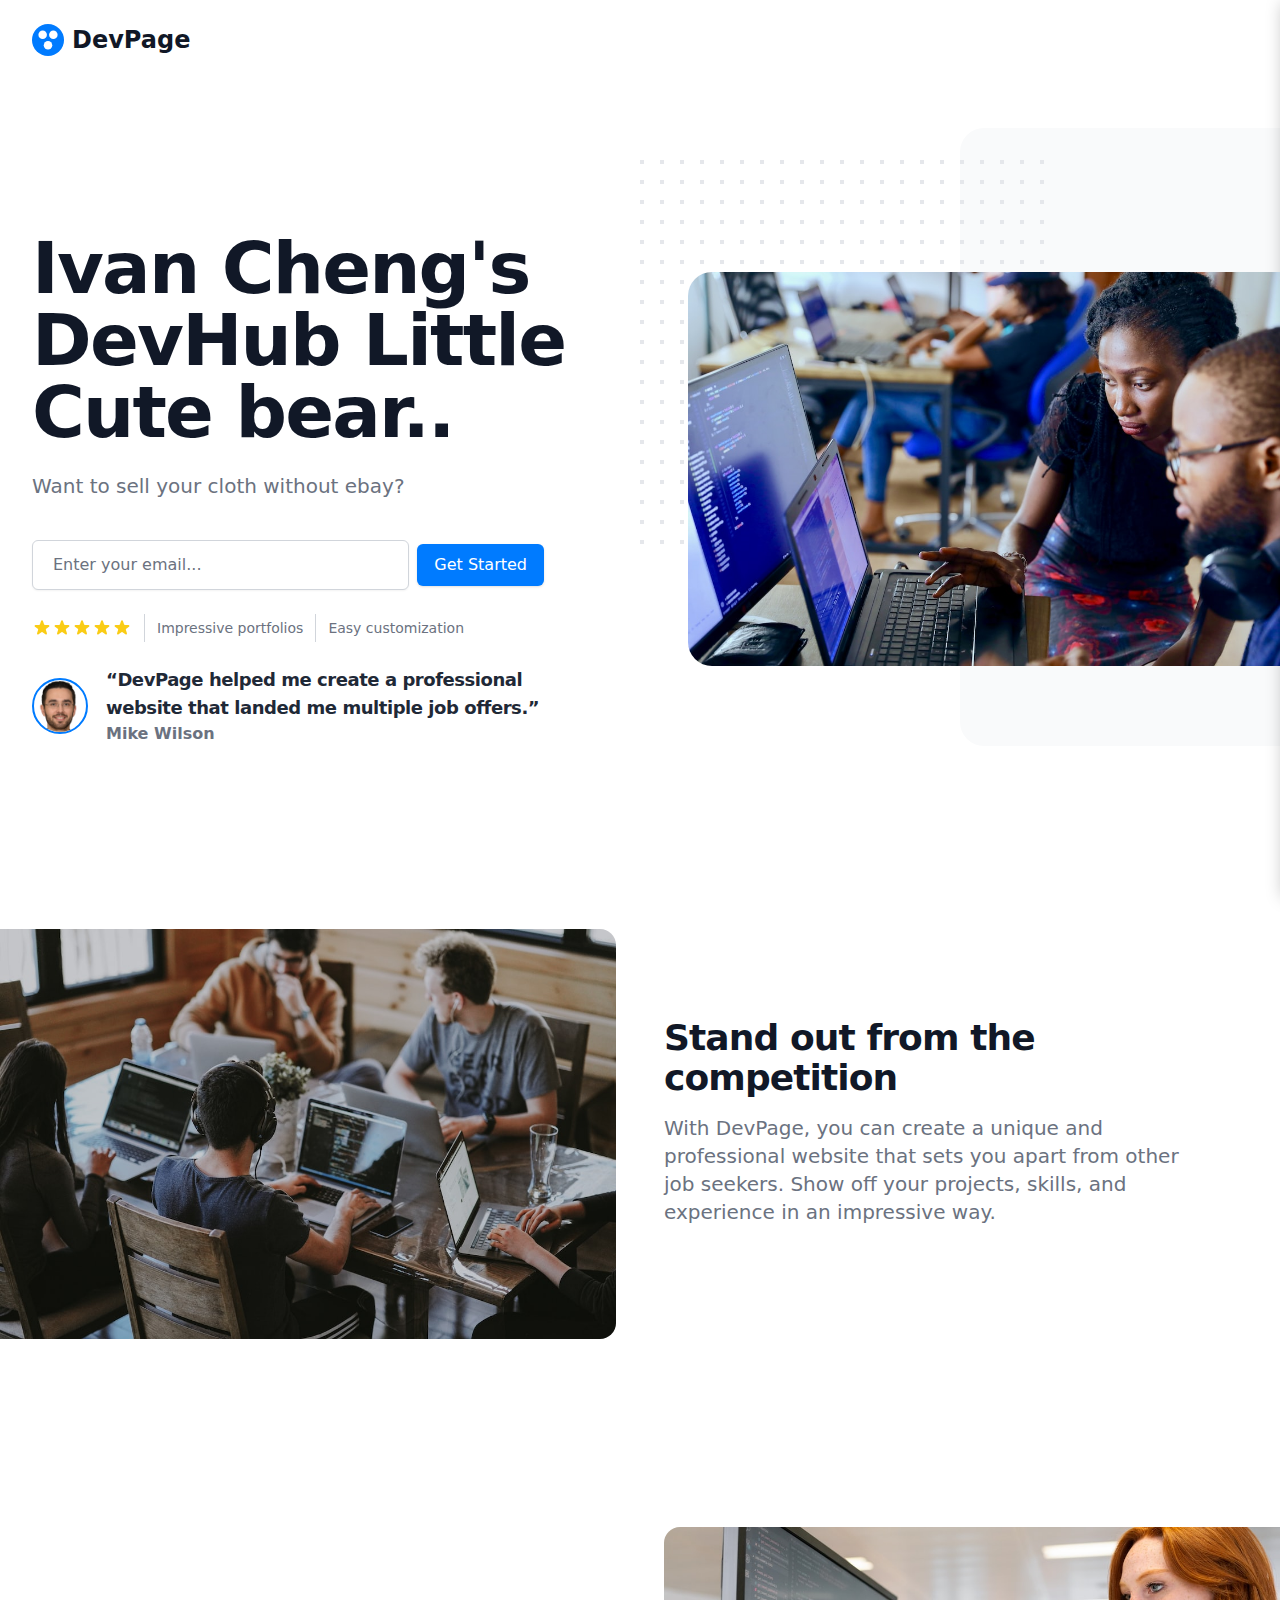
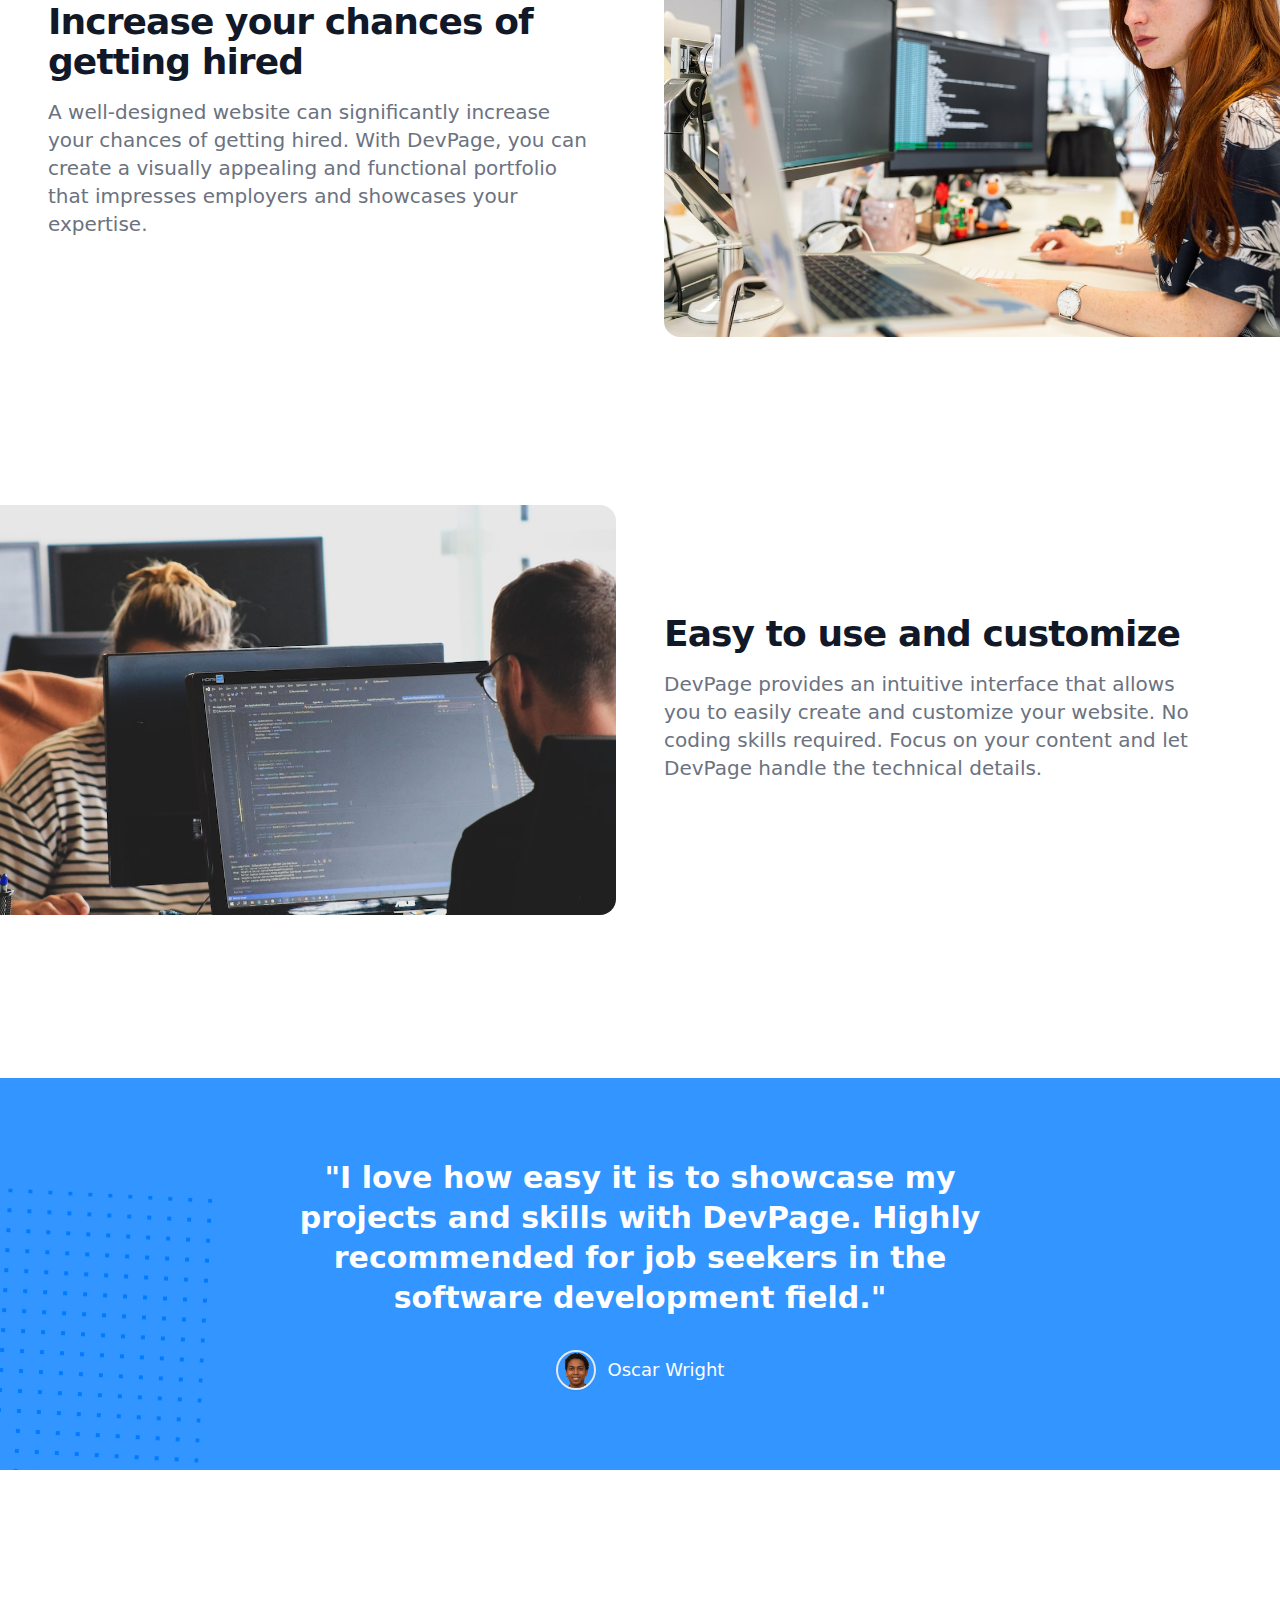
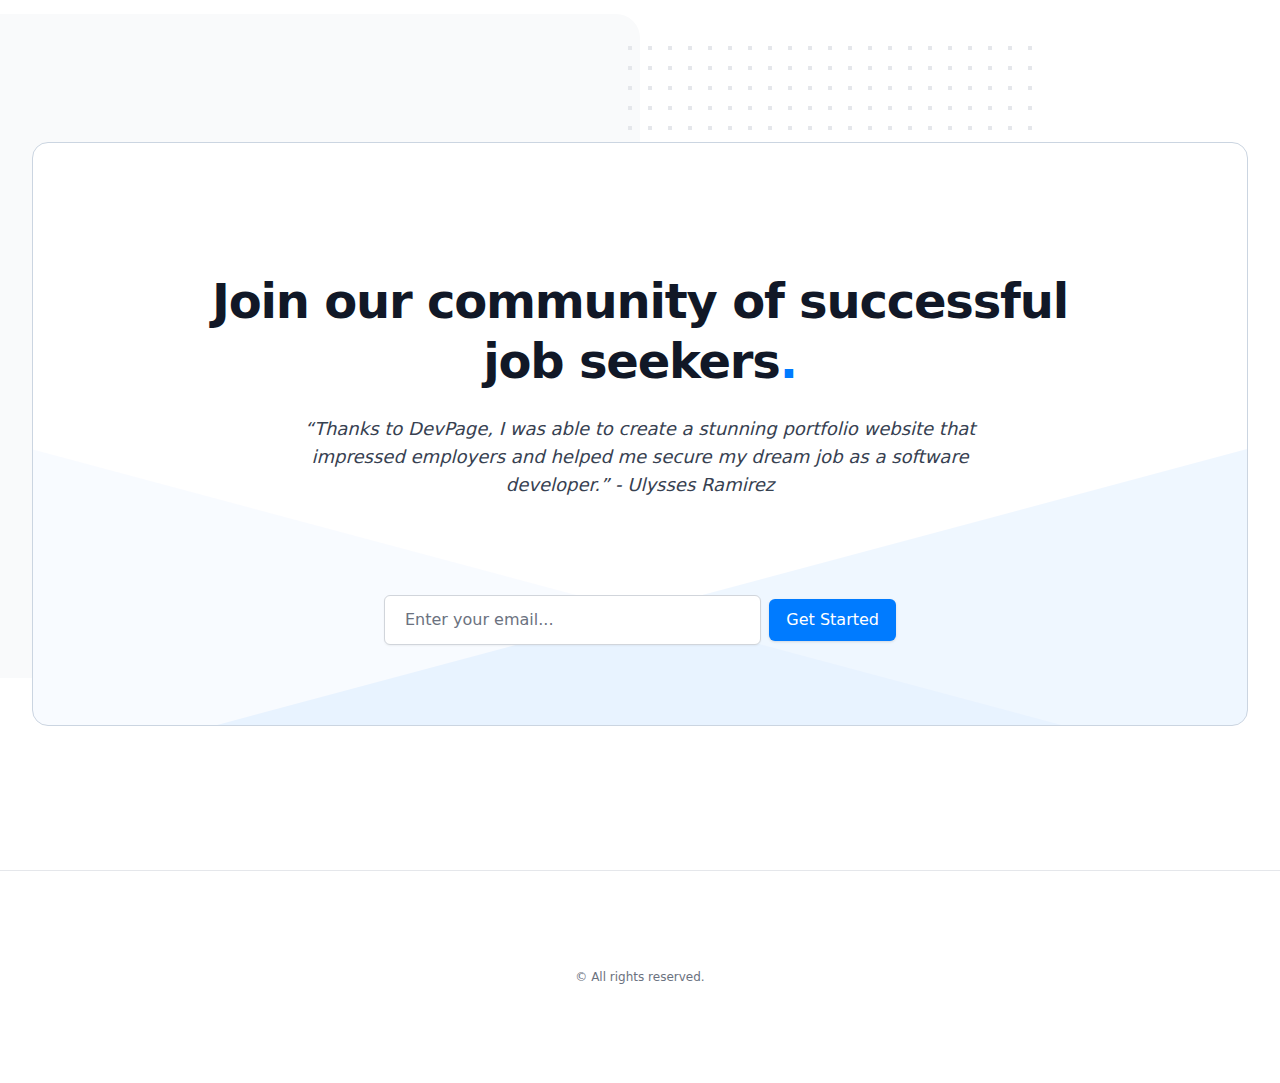
==== commit edb3e8f3: "Update index.html" ====
--- a/index.html
+++ b/index.html
@@ -1,38 +1,38 @@
 <!DOCTYPE html>
-<!-- saved from url=(0068)file:///C:/Users/GrowattAu/Desktop/T1/DevPage%20_%20Get%20Hired.html -->
+<!-- saved from url=(0014)about:internet -->
 <html lang="en-US" style="--plyr-color-main: #007BFF"><head><meta http-equiv="Content-Type" content="text/html; charset=UTF-8">
     
-<title>DevPage | Get Hired</title>
+<title>DevPage | Blog</title>
 <meta name="viewport" content="width=device-width, initial-scale=1.0">
 <link rel="sitemap" href="https://www.mixo.io/site/dev-page-bjyk3/sitemap.xml">
 <link rel="icon" href="./index_files/devPage-1693056597054.svg">
-<meta name="description" content="Showcase your skills and land your dream job.. Are you a software developer looking for your next opportunity? Create a professional website to showcase your skills and impress potential employers.">
-<meta property="og:url" content="https://www.mixo.io/site/dev-page-bjyk3">
-<meta property="og:title" content="DevPage | Get Hired">
+<meta name="description" content="My DevHub.. Selling .">
+<meta property="og:url" content="https://rookycoder.github.io/DevHub/index.html">
+<meta property="og:title" content="DevPage | Blog">
 <meta property="og:site_name" content="DevPage">
 <meta property="og:type" content="website">
-<meta property="og:description" content="Showcase your skills and land your dream job.. Are you a software developer looking for your next opportunity? Create a professional website to showcase your skills and impress potential employers.">
+<meta property="og:description" content="Ivan Cheng's DevHub Little Cute bear..Want to sell your cloth without ebay?">
 <meta property="og:image" content="https://storage.googleapis.com/mixo-files/uploads/default-social-devpage-1693056596278.png">
-<meta property="og:image:alt" content="DevPage | Get Hired">
-<meta property="twitter:url" content="https://www.mixo.io/site/dev-page-bjyk3">
-<meta property="twitter:title" content="DevPage | Get Hired">
-<meta property="twitter:description" content="Showcase your skills and land your dream job.. Are you a software developer looking for your next opportunity? Create a professional website to showcase your skills and impress potential employers.">
+<meta property="og:image:alt" content="DevPage | Blog">
+<meta property="twitter:url" content="https://rookycoder.github.io/DevHub/index.html">
+<meta property="twitter:title" content="DevPage | Blog">
+<meta property="twitter:description" content="Ivan Cheng's DevHub Little Cute bear..Want to sell your cloth without ebay?.">
 <meta property="twitter:card" content="summary_large_image">
 <meta property="twitter:image:src" content="https://storage.googleapis.com/mixo-files/uploads/default-social-devpage-1693056596278.png">
 <meta property="generator" content="îles">
     <link rel="stylesheet" href="./index_files/style-73a6542c.css">
     
-  <link rel="modulepreload" href="https://www.mixo.io/site/dev-page-bjyk3/assets/iles.eb302c32.js" crossorigin=""><link rel="modulepreload" href="https://www.mixo.io/site/dev-page-bjyk3/assets/vendor-vue.a4f77483.js" crossorigin=""><link rel="modulepreload" href="https://www.mixo.io/site/dev-page-bjyk3/assets/MixoHeader.b3d9583f.js" crossorigin=""><link rel="modulepreload" href="https://www.mixo.io/site/dev-page-bjyk3/assets/UiButton.4f919c66.js" crossorigin=""><link rel="modulepreload" href="https://www.mixo.io/site/dev-page-bjyk3/assets/vite.c27b6911.js" crossorigin=""><link rel="modulepreload" href="https://www.mixo.io/site/dev-page-bjyk3/assets/ScriptLoader.12dc1234.js" crossorigin=""><link rel="modulepreload" href="https://www.mixo.io/site/dev-page-bjyk3/assets/SignupForm.476d22d8.js" crossorigin=""><script defer="" referrerpolicy="origin" src="file:///C:/cdn-cgi/zaraz/s.js?z=[base64]"></script><script async="" src="./index_files/gtm.js.download"></script><script async="" src="./index_files/gtm.js(1).download"></script><script defer="" referrerpolicy="origin" src="./index_files/s.js.download"></script><script nonce="d89d65cd-ca25-4a4c-b0ae-b7156bbaa433">(function(w,d){!function(U,V,W,X){U[W]=U[W]||{};U[W].executed=[];U.zaraz={deferred:[],listeners:[]};U.zaraz.q=[];U.zaraz._f=function(Y){return async function(){var Z=Array.prototype.slice.call(arguments);U.zaraz.q.push({m:Y,a:Z})}};for(const $ of["track","set","debug"])U.zaraz[$]=U.zaraz._f($);U.zaraz.init=()=>{var ba=V.getElementsByTagName(X)[0],bb=V.createElement(X),bc=V.getElementsByTagName("title")[0];bc&&(U[W].t=V.getElementsByTagName("title")[0].text);U[W].x=Math.random();U[W].w=U.screen.width;U[W].h=U.screen.height;U[W].j=U.innerHeight;U[W].e=U.innerWidth;U[W].l=U.location.href;U[W].r=V.referrer;U[W].k=U.screen.colorDepth;U[W].n=V.characterSet;U[W].o=(new Date).getTimezoneOffset();if(U.dataLayer)for(const bg of Object.entries(Object.entries(dataLayer).reduce(((bh,bi)=>({...bh[1],...bi[1]})),{})))zaraz.set(bg[0],bg[1],{scope:"page"});U[W].q=[];for(;U.zaraz.q.length;){const bj=U.zaraz.q.shift();U[W].q.push(bj)}bb.defer=!0;for(const bk of[localStorage,sessionStorage])Object.keys(bk||{}).filter((bm=>bm.startsWith("_zaraz_"))).forEach((bl=>{try{U[W]["z_"+bl.slice(7)]=JSON.parse(bk.getItem(bl))}catch{U[W]["z_"+bl.slice(7)]=bk.getItem(bl)}}));bb.referrerPolicy="origin";bb.src="/cdn-cgi/zaraz/s.js?z="+btoa(encodeURIComponent(JSON.stringify(U[W])));ba.parentNode.insertBefore(bb,ba)};["complete","interactive"].includes(V.readyState)?zaraz.init():U.addEventListener("DOMContentLoaded",zaraz.init)}(w,d,"zarazData","script");})(window,document);</script><script>(function(w,d,s,l,i){w[l]=w[l]||[];w[l].push({'gtm.start': new Date().getTime(),event:'gtm.js'});var f=d.getElementsByTagName(s)[0], j=d.createElement(s),dl=l!='dataLayer'?'&l='+l:'';j.async=true;j.src= 'https://www.googletagmanager.com/gtm.js?id='+i+dl;f.parentNode.insertBefore(j,f); })(window,document,'script','dataLayer','GTM-WFSST2Q');</script><style type="text/css">iframe#teal-job-tracker-iframe-stable {
+  <link rel="modulepreload" href="https://www.mixo.io/site/dev-page-bjyk3/assets/iles.eb302c32.js" crossorigin=""><link rel="modulepreload" href="https://www.mixo.io/site/dev-page-bjyk3/assets/vendor-vue.a4f77483.js" crossorigin=""><link rel="modulepreload" href="https://www.mixo.io/site/dev-page-bjyk3/assets/MixoHeader.b3d9583f.js" crossorigin=""><link rel="modulepreload" href="https://www.mixo.io/site/dev-page-bjyk3/assets/UiButton.4f919c66.js" crossorigin=""><link rel="modulepreload" href="https://www.mixo.io/site/dev-page-bjyk3/assets/vite.c27b6911.js" crossorigin=""><link rel="modulepreload" href="https://www.mixo.io/site/dev-page-bjyk3/assets/ScriptLoader.12dc1234.js" crossorigin=""><link rel="modulepreload" href="https://www.mixo.io/site/dev-page-bjyk3/assets/SignupForm.476d22d8.js" crossorigin=""><script async="" src="./index_files/gtm.js.download"></script><script defer="" referrerpolicy="origin" src="./index_files/s.js.download"></script><script nonce="d89d65cd-ca25-4a4c-b0ae-b7156bbaa433">(function(w,d){!function(U,V,W,X){U[W]=U[W]||{};U[W].executed=[];U.zaraz={deferred:[],listeners:[]};U.zaraz.q=[];U.zaraz._f=function(Y){return async function(){var Z=Array.prototype.slice.call(arguments);U.zaraz.q.push({m:Y,a:Z})}};for(const $ of["track","set","debug"])U.zaraz[$]=U.zaraz._f($);U.zaraz.init=()=>{var ba=V.getElementsByTagName(X)[0],bb=V.createElement(X),bc=V.getElementsByTagName("title")[0];bc&&(U[W].t=V.getElementsByTagName("title")[0].text);U[W].x=Math.random();U[W].w=U.screen.width;U[W].h=U.screen.height;U[W].j=U.innerHeight;U[W].e=U.innerWidth;U[W].l=U.location.href;U[W].r=V.referrer;U[W].k=U.screen.colorDepth;U[W].n=V.characterSet;U[W].o=(new Date).getTimezoneOffset();if(U.dataLayer)for(const bg of Object.entries(Object.entries(dataLayer).reduce(((bh,bi)=>({...bh[1],...bi[1]})),{})))zaraz.set(bg[0],bg[1],{scope:"page"});U[W].q=[];for(;U.zaraz.q.length;){const bj=U.zaraz.q.shift();U[W].q.push(bj)}bb.defer=!0;for(const bk of[localStorage,sessionStorage])Object.keys(bk||{}).filter((bm=>bm.startsWith("_zaraz_"))).forEach((bl=>{try{U[W]["z_"+bl.slice(7)]=JSON.parse(bk.getItem(bl))}catch{U[W]["z_"+bl.slice(7)]=bk.getItem(bl)}}));bb.referrerPolicy="origin";bb.src="/cdn-cgi/zaraz/s.js?z="+btoa(encodeURIComponent(JSON.stringify(U[W])));ba.parentNode.insertBefore(bb,ba)};["complete","interactive"].includes(V.readyState)?zaraz.init():U.addEventListener("DOMContentLoaded",zaraz.init)}(w,d,"zarazData","script");})(window,document);</script><script>(function(w,d,s,l,i){w[l]=w[l]||[];w[l].push({'gtm.start': new Date().getTime(),event:'gtm.js'});var f=d.getElementsByTagName(s)[0], j=d.createElement(s),dl=l!='dataLayer'?'&l='+l:'';j.async=true;j.src= 'https://www.googletagmanager.com/gtm.js?id='+i+dl;f.parentNode.insertBefore(j,f); })(window,document,'script','dataLayer','GTM-WFSST2Q');</script><style type="text/css">iframe#teal-job-tracker-iframe-stable {
         min-width: 380px !important;
         width: 380px !important;
         min-height: 100vh !important;
         height: 100vh !important;
     }</style></head>
   <body>
-    <div id="app"><div><div class="bg-white overflow-hidden" data-testid="site-content"><ile-root id="ile-1" data-v-app="" hydrated=""><div class="relative isolate z-10"><div class="px-6 py-6 lg:px-8"><nav class="flex items-center justify-between" aria-label="Global"><a href="https://www.mixo.io/site/dev-page-bjyk3" class="flex items-center lg:flex-1 flex-shrink-0 space-x-2"><img class="w-auto h-8" src="./index_files/devPage-1693056597054.svg" alt="DevPage logo"><p class="font-sans font-bold text-gray-900 text-2xl">DevPage</p></a><div class="flex items-center space-x-2 lg:hidden"><!--v-if--><!--v-if--></div><div class="hidden lg:flex lg:gap-x-12"></div><div class="hidden lg:flex lg:flex-1 lg:justify-end lg:items-center lg:space-x-4"><!--v-if--></div></nav><!-- Mobile Nav --><div style="position: fixed; height: 0px; padding: 0px; overflow: hidden; clip: rect(0px, 0px, 0px, 0px); white-space: nowrap; border-width: 0px; display: none;"></div></div></div></ile-root><script></script><script type="module" async="">import{h as i,c as o}from"/site/dev-page-bjyk3/assets/iles.eb302c32.js";import{_ as s}from"/site/dev-page-bjyk3/assets/MixoHeader.b3d9583f.js";import"/site/dev-page-bjyk3/assets/vendor-vue.a4f77483.js";import"/site/dev-page-bjyk3/assets/UiButton.4f919c66.js";import"/site/dev-page-bjyk3/assets/vite.c27b6911.js";i(o,s,"ile-1",function(e){return{visible:!0,"site-name":"DevPage","site-id":"NsiXph0ZIaeCzwFIGFmH","site-logo-url":"https://storage.googleapis.com/mixo-files/logos/devPage-1693056597054.svg","site-url":"https://www.mixo.io/site/dev-page-bjyk3","site-logo-size":e,"hide-site-name":e}}(void 0),{});
-</script><div class="section-spacing"><section id="hero" class="overflow-hidden lg:relative pt-12 sm:pt-20 md:pt-24 lg:pt-32" sectionname="hero" sectionlabel="Hero" sortorder="0"><div class="max-w-md px-4 mx-auto sm:max-w-3xl sm:px-6 lg:px-8 lg:max-w-7xl lg:grid lg:grid-cols-2 lg:gap-24 relative z-10"><div class="relative z-[1]"><div class=""><div class="mt-6 sm:max-w-xl"><h1 class="text-4xl font-black tracking-tight text-gray-900 sm:text-6xl xl:text-7xl">Showcase your skills and land your dream job</h1><h2 class="prose prose-user mt-6 text-lg text-gray-500 sm:text-xl">Are you a software developer looking for your next opportunity? Create a professional website to showcase your skills and impress potential employers</h2></div><div class="mt-10 space-y-4"><ile-root id="ile-3" class="mt-4 sm:max-w-lg" data-v-app="" hydrated=""><form class="grid gap-2 grid-cols-1 sm:w-full sm:flex sm:items-center sm:flex-wrap mt-4 sm:max-w-lg" data-site-id="NsiXph0ZIaeCzwFIGFmH"><label for="hero-email" class="sr-only">Email address</label><input id="hero-email" type="email" class="block w-full px-5 py-3 text-base text-gray-900 placeholder-gray-500 border border-gray-300 rounded-md shadow-sm focus:border-primary focus:ring-primary focus-visible:ring-primary flex-1" required="" placeholder="Enter your email..."><div><button to="" class="ui-button ui-button-base ui-button-primary" type="submit">Get Started</button></div></form></ile-root><script></script><script type="module" async="">import{h as e,c as a}from"/site/dev-page-bjyk3/assets/iles.eb302c32.js";import{_ as t}from"/site/dev-page-bjyk3/assets/SignupForm.476d22d8.js";import"/site/dev-page-bjyk3/assets/vendor-vue.a4f77483.js";import"/site/dev-page-bjyk3/assets/UiButton.4f919c66.js";import"/site/dev-page-bjyk3/assets/vite.c27b6911.js";e(a,t,"ile-3",{name:"hero",placeholder:"Enter your email...","button-label":"Get Started","site-id":"NsiXph0ZIaeCzwFIGFmH",class:"mt-4 sm:max-w-lg"},{});
-</script></div><!-- Social Proofing --><div class="ratings mt-6" data-testid="ratings"><div class="flex items-center gap-3 divide-x divide-gray-300 text-center sm:text-left"><div class="flex flex-wrap flex-shrink-0"><svg width="1.2em" height="1.2em" preserveAspectRatio="xMidYMid meet" viewBox="0 0 20 20" class="w-5 h-5 text-yellow-400"><path fill="currentColor" d="M9.049 2.927c.3-.921 1.603-.921 1.902 0l1.07 3.292a1 1 0 0 0 .95.69h3.462c.969 0 1.371 1.24.588 1.81l-2.8 2.034a1 1 0 0 0-.364 1.118l1.07 3.292c.3.921-.755 1.688-1.54 1.118l-2.8-2.034a1 1 0 0 0-1.175 0l-2.8 2.034c-.784.57-1.838-.197-1.539-1.118l1.07-3.292a1 1 0 0 0-.364-1.118L2.98 8.72c-.783-.57-.38-1.81.588-1.81h3.461a1 1 0 0 0 .951-.69l1.07-3.292Z"></path></svg><svg width="1.2em" height="1.2em" preserveAspectRatio="xMidYMid meet" viewBox="0 0 20 20" class="w-5 h-5 text-yellow-400"><path fill="currentColor" d="M9.049 2.927c.3-.921 1.603-.921 1.902 0l1.07 3.292a1 1 0 0 0 .95.69h3.462c.969 0 1.371 1.24.588 1.81l-2.8 2.034a1 1 0 0 0-.364 1.118l1.07 3.292c.3.921-.755 1.688-1.54 1.118l-2.8-2.034a1 1 0 0 0-1.175 0l-2.8 2.034c-.784.57-1.838-.197-1.539-1.118l1.07-3.292a1 1 0 0 0-.364-1.118L2.98 8.72c-.783-.57-.38-1.81.588-1.81h3.461a1 1 0 0 0 .951-.69l1.07-3.292Z"></path></svg><svg width="1.2em" height="1.2em" preserveAspectRatio="xMidYMid meet" viewBox="0 0 20 20" class="w-5 h-5 text-yellow-400"><path fill="currentColor" d="M9.049 2.927c.3-.921 1.603-.921 1.902 0l1.07 3.292a1 1 0 0 0 .95.69h3.462c.969 0 1.371 1.24.588 1.81l-2.8 2.034a1 1 0 0 0-.364 1.118l1.07 3.292c.3.921-.755 1.688-1.54 1.118l-2.8-2.034a1 1 0 0 0-1.175 0l-2.8 2.034c-.784.57-1.838-.197-1.539-1.118l1.07-3.292a1 1 0 0 0-.364-1.118L2.98 8.72c-.783-.57-.38-1.81.588-1.81h3.461a1 1 0 0 0 .951-.69l1.07-3.292Z"></path></svg><svg width="1.2em" height="1.2em" preserveAspectRatio="xMidYMid meet" viewBox="0 0 20 20" class="w-5 h-5 text-yellow-400"><path fill="currentColor" d="M9.049 2.927c.3-.921 1.603-.921 1.902 0l1.07 3.292a1 1 0 0 0 .95.69h3.462c.969 0 1.371 1.24.588 1.81l-2.8 2.034a1 1 0 0 0-.364 1.118l1.07 3.292c.3.921-.755 1.688-1.54 1.118l-2.8-2.034a1 1 0 0 0-1.175 0l-2.8 2.034c-.784.57-1.838-.197-1.539-1.118l1.07-3.292a1 1 0 0 0-.364-1.118L2.98 8.72c-.783-.57-.38-1.81.588-1.81h3.461a1 1 0 0 0 .951-.69l1.07-3.292Z"></path></svg><svg width="1.2em" height="1.2em" preserveAspectRatio="xMidYMid meet" viewBox="0 0 20 20" class="w-5 h-5 text-yellow-400"><path fill="currentColor" d="M9.049 2.927c.3-.921 1.603-.921 1.902 0l1.07 3.292a1 1 0 0 0 .95.69h3.462c.969 0 1.371 1.24.588 1.81l-2.8 2.034a1 1 0 0 0-.364 1.118l1.07 3.292c.3.921-.755 1.688-1.54 1.118l-2.8-2.034a1 1 0 0 0-1.175 0l-2.8 2.034c-.784.57-1.838-.197-1.539-1.118l1.07-3.292a1 1 0 0 0-.364-1.118L2.98 8.72c-.783-.57-.38-1.81.588-1.81h3.461a1 1 0 0 0 .951-.69l1.07-3.292Z"></path></svg></div><div class="min-w-0 py-1 text-sm text-gray-500 pl-3">Impressive portfolios</div><div class="min-w-0 py-1 text-sm text-gray-500 pl-3">Easy customization</div></div></div><!-- User Review --><div class="mt-6"><div class="inline-flex items-center"><img src="./index_files/male-21.png" alt="Mike Wilson" class="object-cover inline-block mr-3 border-2 border-primary rounded-full sm:mr-2 h-14 w-14"><div><p class="sm:pl-2.5 text-base font-black tracking-tight text-gray-800 sm:text-lg"> “DevPage helped me create a professional website that landed me multiple job offers.” </p><p class="sm:pl-2.5 text-sm sm:text-base font-bold text-gray-500">Mike Wilson </p></div></div></div></div></div></div><div class="sm:pl-6"><div class="pt-12 sm:relative sm:mt-12 sm:pt-16 lg:absolute lg:inset-y-0 lg:right-0 lg:w-1/2 z-20"><div class="hidden sm:block"><div class="absolute inset-y-0 w-screen left-1/2 bg-gray-50 rounded-l-3xl lg:left-80 lg:right-0 lg:w-full"></div><svg class="absolute -mr-3 top-8 right-1/2 lg:m-0 lg:left-0" width="404" height="392" fill="none" viewBox="0 0 404 392"><defs><pattern id="837c3e70-6c3a-44e6-8854-cc48c737b659" x="0" y="0" width="20" height="20" patternUnits="userSpaceOnUse"><rect x="0" y="0" width="4" height="4" class="text-gray-200" fill="currentColor"></rect></pattern></defs><rect width="404" height="392" fill="url(#837c3e70-6c3a-44e6-8854-cc48c737b659)"></rect></svg></div><div class="relative pl-4 ml-auto sm:max-w-3xl sm:px-0 lg:h-full lg:max-w-none lg:flex lg:items-center xl:pl-12"><img class="w-full rounded-l-3xl lg:w-auto 2xl:h-full 2xl:max-w-none 2xl:rounded-3xl" src="./index_files/photo-1528901166007-3784c7dd3653" alt="DevPage"></div></div></div></section><section class="relative overflow-hidden bg-white space-y-24" sectionname="features" id="features" sectioncomponent="Features" sectionlabel="Features" sortorder="1" section-component="Features" site-name="DevPage" site-id="NsiXph0ZIaeCzwFIGFmH" site-logo-url="https://storage.googleapis.com/mixo-files/logos/devPage-1693056597054.svg" header-visible="true"><div><div class="lg:mx-auto lg:grid lg:grid-cols-2 lg:grid-flow-col-dense lg:gap-6 xl:gap-12 2xl:gap-24"><div class="lg:col-start-2 lg:mx-0 lg:px-0 lg:pr-8 max-w-xl px-4 mx-auto space-y-6 sm:px-6 lg:py-28 xl:py-32 2xl:mx-0"><!-- Feature --><div><h2 class="text-4xl font-extrabold tracking-tight text-gray-900">Stand out from the competition</h2><div class="mt-4 prose prose-user text-lg leading-relaxed text-gray-500 sm:text-xl">With DevPage, you can create a unique and professional website that sets you apart from other job seekers. Show off your projects, skills, and experience in an impressive way.</div></div><!-- CTA --><div></div><!-- Review --></div><!-- Image --><div class="lg:col-start-1 mt-12 sm:mt-16 lg:mt-0"><div class="pr-4 -sm:ml-48 sm:pr-6 md:-ml-16 lg:px-0 lg:m-0 lg:relative lg:h-full lg:flex lg:items-center"><img src="./index_files/photo-1522071820081-009f0129c71c" class="lg:right-0 rounded-r-2xl max-h-screen w-auto  2xl:max-w-2xl 3xl:max-w-3xl object-contain ml-auto 2xl:rounded-2xl w-full 2xl:max-h-[44rem]" alt="Stand out from the competition"></div></div></div></div><div><div class="lg:mx-auto lg:grid lg:grid-cols-2 lg:grid-flow-col-dense lg:gap-6 xl:gap-12 2xl:gap-24"><div class="lg:mx-auto lg:max-w-3xl xl:pl-12 2xl:pl-20 2xl:justify-self-end max-w-xl px-4 mx-auto space-y-6 sm:px-6 lg:py-28 xl:py-32 2xl:mx-0"><!-- Feature --><div><h2 class="text-4xl font-extrabold tracking-tight text-gray-900">Increase your chances of getting hired</h2><div class="mt-4 prose prose-user text-lg leading-relaxed text-gray-500 sm:text-xl">A well-designed website can significantly increase your chances of getting hired. With DevPage, you can create a visually appealing and functional portfolio that impresses employers and showcases your expertise.</div></div><!-- CTA --><div></div><!-- Review --></div><!-- Image --><div class="mt-12 sm:mt-16 lg:mt-0"><div class="pl-4 sm:-mr-48 sm:-mr-6 sm:pl-6 md:-mr-16 lg:px-0 lg:m-0 lg:relative lg:h-full lg:flex lg:items-center"><img src="./index_files/photo-1580894908361-967195033215" class="rounded-l-2xl lg:left-0 max-h-screen w-auto  2xl:max-w-2xl 3xl:max-w-3xl object-contain mr-auto 2xl:rounded-2xl w-full 2xl:max-h-[44rem]" alt="Increase your chances of getting hired"></div></div></div></div><div><div class="lg:mx-auto lg:grid lg:grid-cols-2 lg:grid-flow-col-dense lg:gap-6 xl:gap-12 2xl:gap-24"><div class="lg:col-start-2 lg:mx-0 lg:px-0 lg:pr-8 max-w-xl px-4 mx-auto space-y-6 sm:px-6 lg:py-28 xl:py-32 2xl:mx-0"><!-- Feature --><div><h2 class="text-4xl font-extrabold tracking-tight text-gray-900">Easy to use and customize</h2><div class="mt-4 prose prose-user text-lg leading-relaxed text-gray-500 sm:text-xl">DevPage provides an intuitive interface that allows you to easily create and customize your website. No coding skills required. Focus on your content and let DevPage handle the technical details.</div></div><!-- CTA --><div></div><!-- Review --></div><!-- Image --><div class="lg:col-start-1 mt-12 sm:mt-16 lg:mt-0"><div class="pr-4 -sm:ml-48 sm:pr-6 md:-ml-16 lg:px-0 lg:m-0 lg:relative lg:h-full lg:flex lg:items-center"><img src="./index_files/photo-1629904853893-c2c8981a1dc5" class="lg:right-0 rounded-r-2xl max-h-screen w-auto  2xl:max-w-2xl 3xl:max-w-3xl object-contain ml-auto 2xl:rounded-2xl w-full 2xl:max-h-[44rem]" alt="Easy to use and customize"></div></div></div></div></section><section class="py-12 overflow-hidden bg-primary bg-opacity-80 md:py-20" sectionname="testimonials" id="testimonials" sectioncomponent="Testimonials" sectionlabel="Testimonials" sortorder="2" section-component="Testimonials" site-name="DevPage" site-id="NsiXph0ZIaeCzwFIGFmH" site-logo-url="https://storage.googleapis.com/mixo-files/logos/devPage-1693056597054.svg" site-url="https://www.mixo.io/site/dev-page-bjyk3" header-visible="true" reselecting-images="false"><div class="relative px-4 mx-auto max-w-7xl sm:px-6 lg:px-8"><svg class="absolute transform top-full right-full translate-x-1/3 -translate-y-1/4 lg:translate-x-1/2 xl:-translate-y-1/2 rotate-3" width="404" height="404" fill="none" viewBox="0 0 404 404" role="img" aria-labelledby="svg-squares"><title id="svg-squares">squares</title><defs><pattern id="ad119f34-7694-4c31-947f-5c9d249b21f3" x="0" y="0" width="20" height="20" patternUnits="userSpaceOnUse"><rect x="0" y="0" width="4" height="4" class="text-primary" fill="currentColor"></rect></pattern></defs><rect width="404" height="404" fill="url(#ad119f34-7694-4c31-947f-5c9d249b21f3)"></rect></svg><div class="relative"><blockquote><div class="max-w-3xl mx-auto text-xl font-bold leading-7 text-center text-white md:leading-10 md:text-3xl text-shadow-sm"><p> "I love how easy it is to showcase my projects and skills with DevPage. Highly recommended for job seekers in the software development field." </p></div><footer class="mt-8"><div class="md:flex md:items-center md:justify-center"><div class="md:flex-shrink-0"><img src="./index_files/male-11.png" class="w-10 h-10 mx-auto border-2 border-slate-200 rounded-full shadow-sm object-cover" alt="Testimonial"></div><div class="mt-3 text-center md:mt-0 md:ml-3 md:flex md:items-center text-shadow-sm"><div class="text-lg font-medium text-white">Oscar Wright</div></div></div></footer></blockquote></div></div></section><section class="relative section-padding-top" sectionname="cta" id="cta" sectioncomponent="Cta" sectionlabel="Call to Action" sortorder="4" section-component="Cta" site-name="DevPage" site-logo-url="https://storage.googleapis.com/mixo-files/logos/devPage-1693056597054.svg" site-url="https://www.mixo.io/site/dev-page-bjyk3" header-visible="true" reselecting-images="false" data-v-782fc14d=""><div aria-hidden="true" class="block" data-v-782fc14d=""><div class="absolute inset-y-0 left-0 w-1/2 bg-gray-50 rounded-r-3xl mb-12" data-v-782fc14d=""></div><svg class="absolute -ml-3 top-8 left-1/2" width="404" height="392" fill="none" viewBox="0 0 404 392" data-v-782fc14d=""><defs data-v-782fc14d=""><pattern id="8228f071-bcee-4ec8-905a-2a059a2cc4fb" x="0" y="0" width="20" height="20" patternUnits="userSpaceOnUse" data-v-782fc14d=""><rect x="0" y="0" width="4" height="4" class="text-gray-200" fill="currentColor" data-v-782fc14d=""></rect></pattern></defs><rect width="404" height="392" fill="url(#8228f071-bcee-4ec8-905a-2a059a2cc4fb)" data-v-782fc14d=""></rect></svg></div><div class="max-w-md px-4 mx-auto sm:max-w-3xl sm:px-6 lg:max-w-7xl lg:px-8" data-v-782fc14d=""><!-- Inner Wrap --><div class="relative px-6 py-10 overflow-hidden bg-white border-slate-300 border rounded-2xl sm:px-12 sm:py-20" data-v-782fc14d=""><div aria-hidden="true" class="absolute inset-0 -mt-72 sm:-mt-32 md:mt-0" data-v-782fc14d=""><svg class="absolute inset-0 w-full h-full" preserveAspectRatio="xMidYMid slice" xmlns="http://www.w3.org/2000/svg" fill="none" viewBox="0 0 1463 360" data-v-782fc14d=""><path class="text-primary/5 opacity-50" fill="currentColor" d="M-82.673 72l1761.849 472.086-134.327 501.315-1761.85-472.086z" data-v-782fc14d=""></path><path class="text-primary/10 opacity-60" fill="currentColor" d="M-217.088 544.086L1544.761 72l134.327 501.316-1761.849 472.086z" data-v-782fc14d=""></path></svg></div><div class="relative" data-v-782fc14d=""><div class="mt-6 sm:mt-12 sm:text-center" data-v-782fc14d=""><h2 class="text-3xl font-black tracking-tight text-gray-900 sm:text-4xl md:text-5xl md:leading-tight md:max-w-4xl md:mx-auto" data-v-782fc14d="">Join our community of successful job seekers<span class="text-primary" data-v-782fc14d="">.</span></h2><p class="max-w-2xl mx-auto mt-6 italic text-gray-700 sm:text-lg" data-v-782fc14d=""><span data-v-782fc14d="">“Thanks to DevPage, I was able to create a stunning portfolio website that impressed employers and helped me secure my dream job as a software developer.”</span><span data-v-782fc14d=""> - Ulysses Ramirez</span></p></div><div class="mt-6 sm:mt-12 sm:mx-auto sm:max-w-lg flex flex-col items-center" data-v-782fc14d=""></div><ile-root id="ile-4" class="mt-6 sm:mt-12 sm:mx-auto sm:max-w-lg" data-v-app="" hydrated=""><form class="grid gap-2 grid-cols-1 sm:w-full sm:flex sm:items-center sm:flex-wrap mt-6 sm:mt-12 sm:mx-auto sm:max-w-lg" data-site-id="NsiXph0ZIaeCzwFIGFmH"><label for="cta-email" class="sr-only">Email address</label><input id="cta-email" type="email" class="block w-full px-5 py-3 text-base text-gray-900 placeholder-gray-500 border border-gray-300 rounded-md shadow-sm focus:border-primary focus:ring-primary focus-visible:ring-primary flex-1" required="" placeholder="Enter your email..."><div><button to="" class="ui-button ui-button-base ui-button-primary" type="submit">Get Started</button></div></form></ile-root><script></script><script type="module" async="">import{h as m,c as t}from"/site/dev-page-bjyk3/assets/iles.eb302c32.js";import{_ as a}from"/site/dev-page-bjyk3/assets/SignupForm.476d22d8.js";import"/site/dev-page-bjyk3/assets/vendor-vue.a4f77483.js";import"/site/dev-page-bjyk3/assets/UiButton.4f919c66.js";import"/site/dev-page-bjyk3/assets/vite.c27b6911.js";m(t,a,"ile-4",{name:"cta",placeholder:"Enter your email...","button-label":"Get Started","site-id":"NsiXph0ZIaeCzwFIGFmH",class:"mt-6 sm:mt-12 sm:mx-auto sm:max-w-lg"},{});
-</script></div></div></div></section><footer class="border-t"><div class="mx-auto max-w-7xl overflow-hidden py-16 px-6 sm:py-24 lg:px-8 space-y-8"><!-- Links --><!-- Socials --><p class="sm:text-center text-xs leading-5 text-gray-500">© All rights reserved.</p></div></footer></div></div></div><ile-root id="ile-2" data-v-app="" hydrated=""><!--v-if--><!--v-if--><!--v-if--><!--v-if--></ile-root><script></script><script type="module" async="">import{h as s,c as i}from"/site/dev-page-bjyk3/assets/iles.eb302c32.js";import{_ as t}from"/site/dev-page-bjyk3/assets/ScriptLoader.12dc1234.js";import"/site/dev-page-bjyk3/assets/vendor-vue.a4f77483.js";import"/site/dev-page-bjyk3/assets/UiButton.4f919c66.js";import"/site/dev-page-bjyk3/assets/vite.c27b6911.js";s(i,t,"ile-2",function(e,o){return{siteConfig:{removeBranding:!1,siteDescription:"Showcase your skills and land your dream job.. Are you a software developer looking for your next opportunity? Create a professional website to showcase your skills and impress potential employers.",siteIcon:e,siteLogoUrl:e,siteName:"DevPage",siteSocialImageUrl:"https://storage.googleapis.com/mixo-files/uploads/default-social-devpage-1693056596278.png",siteTitle:"DevPage | Get Hired",theme:{primaryColor:"#007BFF",secondaryColor:"#343A40"},siteUrl:o,siteId:"NsiXph0ZIaeCzwFIGFmH"},siteUrl:o}}("https://storage.googleapis.com/mixo-files/logos/devPage-1693056597054.svg","https://www.mixo.io/site/dev-page-bjyk3"),{});
+    <div id="app"><div><div class="bg-white overflow-hidden" data-testid="site-content"><ile-root id="ile-1" data-v-app="" hydrated=""><div class="relative isolate z-10"><div class="px-6 py-6 lg:px-8"><nav class="flex items-center justify-between" aria-label="Global"><a href="https://www.mixo.io/site/dev-page-bjyk3" class="flex items-center lg:flex-1 flex-shrink-0 space-x-2"><img class="w-auto h-8" src="./index_files/devPage-1693056597054.svg" alt="DevPage logo"><p class="font-sans font-bold text-gray-900 text-2xl">DevPage</p></a><div class="flex items-center space-x-2 lg:hidden"><!--v-if--><!--v-if--></div><div class="hidden lg:flex lg:gap-x-12"></div><div class="hidden lg:flex lg:flex-1 lg:justify-end lg:items-center lg:space-x-4"><!--v-if--></div></nav><!-- Mobile Nav --><div style="position: fixed; height: 0px; padding: 0px; overflow: hidden; clip: rect(0px, 0px, 0px, 0px); white-space: nowrap; border-width: 0px; display: none;"></div></div></div></ile-root><script></script><script type="module" async="">import{h as i,c as o}from"/site/dev-page-bjyk3/assets/iles.eb302c32.js";import{_ as s}from"/site/dev-page-bjyk3/assets/MixoHeader.b3d9583f.js";import"/site/dev-page-bjyk3/assets/vendor-vue.a4f77483.js";import"/site/dev-page-bjyk3/assets/UiButton.4f919c66.js";import"/site/dev-page-bjyk3/assets/vite.c27b6911.js";i(o,s,"ile-1",function(e){return{visible:!0,"site-name":"DevPage","site-id":"NsiXph0ZIaeCzwFIGFmH","site-logo-url":"https://storage.googleapis.com/mixo-files/logos/devPage-1693056597054.svg","site-url":"https://rookycoder.github.io/DevHub/index.html","site-logo-size":e,"hide-site-name":e}}(void 0),{});
+</script><div class="section-spacing"><section id="hero" class="overflow-hidden lg:relative pt-12 sm:pt-20 md:pt-24 lg:pt-32" sectionname="hero" sectionlabel="Hero" sortorder="0"><div class="max-w-md px-4 mx-auto sm:max-w-3xl sm:px-6 lg:px-8 lg:max-w-7xl lg:grid lg:grid-cols-2 lg:gap-24 relative z-10"><div class="relative z-[1]"><div class=""><div class="mt-6 sm:max-w-xl"><h1 class="text-4xl font-black tracking-tight text-gray-900 sm:text-6xl xl:text-7xl">Ivan Cheng's DevHub Little Cute bear..</h1><h2 class="prose prose-user mt-6 text-lg text-gray-500 sm:text-xl">Want to sell your cloth without ebay?</h2></div><div class="mt-10 space-y-4"><ile-root id="ile-3" class="mt-4 sm:max-w-lg" data-v-app="" hydrated=""><form class="grid gap-2 grid-cols-1 sm:w-full sm:flex sm:items-center sm:flex-wrap mt-4 sm:max-w-lg" data-site-id="NsiXph0ZIaeCzwFIGFmH"><label for="hero-email" class="sr-only">Email address</label><input id="hero-email" type="email" class="block w-full px-5 py-3 text-base text-gray-900 placeholder-gray-500 border border-gray-300 rounded-md shadow-sm focus:border-primary focus:ring-primary focus-visible:ring-primary flex-1" required="" placeholder="Enter your email..."><div><button to="" class="ui-button ui-button-base ui-button-primary" type="submit">Get Started</button></div></form></ile-root><script></script><script type="module" async="">import{h as e,c as a}from"/site/dev-page-bjyk3/assets/iles.eb302c32.js";import{_ as t}from"/site/dev-page-bjyk3/assets/SignupForm.476d22d8.js";import"/site/dev-page-bjyk3/assets/vendor-vue.a4f77483.js";import"/site/dev-page-bjyk3/assets/UiButton.4f919c66.js";import"/site/dev-page-bjyk3/assets/vite.c27b6911.js";e(a,t,"ile-3",{name:"hero",placeholder:"Enter your email...","button-label":"Get Started","site-id":"NsiXph0ZIaeCzwFIGFmH",class:"mt-4 sm:max-w-lg"},{});
+</script></div><!-- Social Proofing --><div class="ratings mt-6" data-testid="ratings"><div class="flex items-center gap-3 divide-x divide-gray-300 text-center sm:text-left"><div class="flex flex-wrap flex-shrink-0"><svg width="1.2em" height="1.2em" preserveAspectRatio="xMidYMid meet" viewBox="0 0 20 20" class="w-5 h-5 text-yellow-400"><path fill="currentColor" d="M9.049 2.927c.3-.921 1.603-.921 1.902 0l1.07 3.292a1 1 0 0 0 .95.69h3.462c.969 0 1.371 1.24.588 1.81l-2.8 2.034a1 1 0 0 0-.364 1.118l1.07 3.292c.3.921-.755 1.688-1.54 1.118l-2.8-2.034a1 1 0 0 0-1.175 0l-2.8 2.034c-.784.57-1.838-.197-1.539-1.118l1.07-3.292a1 1 0 0 0-.364-1.118L2.98 8.72c-.783-.57-.38-1.81.588-1.81h3.461a1 1 0 0 0 .951-.69l1.07-3.292Z"></path></svg><svg width="1.2em" height="1.2em" preserveAspectRatio="xMidYMid meet" viewBox="0 0 20 20" class="w-5 h-5 text-yellow-400"><path fill="currentColor" d="M9.049 2.927c.3-.921 1.603-.921 1.902 0l1.07 3.292a1 1 0 0 0 .95.69h3.462c.969 0 1.371 1.24.588 1.81l-2.8 2.034a1 1 0 0 0-.364 1.118l1.07 3.292c.3.921-.755 1.688-1.54 1.118l-2.8-2.034a1 1 0 0 0-1.175 0l-2.8 2.034c-.784.57-1.838-.197-1.539-1.118l1.07-3.292a1 1 0 0 0-.364-1.118L2.98 8.72c-.783-.57-.38-1.81.588-1.81h3.461a1 1 0 0 0 .951-.69l1.07-3.292Z"></path></svg><svg width="1.2em" height="1.2em" preserveAspectRatio="xMidYMid meet" viewBox="0 0 20 20" class="w-5 h-5 text-yellow-400"><path fill="currentColor" d="M9.049 2.927c.3-.921 1.603-.921 1.902 0l1.07 3.292a1 1 0 0 0 .95.69h3.462c.969 0 1.371 1.24.588 1.81l-2.8 2.034a1 1 0 0 0-.364 1.118l1.07 3.292c.3.921-.755 1.688-1.54 1.118l-2.8-2.034a1 1 0 0 0-1.175 0l-2.8 2.034c-.784.57-1.838-.197-1.539-1.118l1.07-3.292a1 1 0 0 0-.364-1.118L2.98 8.72c-.783-.57-.38-1.81.588-1.81h3.461a1 1 0 0 0 .951-.69l1.07-3.292Z"></path></svg><svg width="1.2em" height="1.2em" preserveAspectRatio="xMidYMid meet" viewBox="0 0 20 20" class="w-5 h-5 text-yellow-400"><path fill="currentColor" d="M9.049 2.927c.3-.921 1.603-.921 1.902 0l1.07 3.292a1 1 0 0 0 .95.69h3.462c.969 0 1.371 1.24.588 1.81l-2.8 2.034a1 1 0 0 0-.364 1.118l1.07 3.292c.3.921-.755 1.688-1.54 1.118l-2.8-2.034a1 1 0 0 0-1.175 0l-2.8 2.034c-.784.57-1.838-.197-1.539-1.118l1.07-3.292a1 1 0 0 0-.364-1.118L2.98 8.72c-.783-.57-.38-1.81.588-1.81h3.461a1 1 0 0 0 .951-.69l1.07-3.292Z"></path></svg><svg width="1.2em" height="1.2em" preserveAspectRatio="xMidYMid meet" viewBox="0 0 20 20" class="w-5 h-5 text-yellow-400"><path fill="currentColor" d="M9.049 2.927c.3-.921 1.603-.921 1.902 0l1.07 3.292a1 1 0 0 0 .95.69h3.462c.969 0 1.371 1.24.588 1.81l-2.8 2.034a1 1 0 0 0-.364 1.118l1.07 3.292c.3.921-.755 1.688-1.54 1.118l-2.8-2.034a1 1 0 0 0-1.175 0l-2.8 2.034c-.784.57-1.838-.197-1.539-1.118l1.07-3.292a1 1 0 0 0-.364-1.118L2.98 8.72c-.783-.57-.38-1.81.588-1.81h3.461a1 1 0 0 0 .951-.69l1.07-3.292Z"></path></svg></div><div class="min-w-0 py-1 text-sm text-gray-500 pl-3">Impressive portfolios</div><div class="min-w-0 py-1 text-sm text-gray-500 pl-3">Easy customization</div></div></div><!-- User Review --><div class="mt-6"><div class="inline-flex items-center"><img src="./index_files/male-21.png" alt="Mike Wilson" class="object-cover inline-block mr-3 border-2 border-primary rounded-full sm:mr-2 h-14 w-14"><div><p class="sm:pl-2.5 text-base font-black tracking-tight text-gray-800 sm:text-lg"> “DevPage helped me create a professional website that landed me multiple job offers.” </p><p class="sm:pl-2.5 text-sm sm:text-base font-bold text-gray-500">Mike Wilson </p></div></div></div></div></div></div><div class="sm:pl-6"><div class="pt-12 sm:relative sm:mt-12 sm:pt-16 lg:absolute lg:inset-y-0 lg:right-0 lg:w-1/2 z-20"><div class="hidden sm:block"><div class="absolute inset-y-0 w-screen left-1/2 bg-gray-50 rounded-l-3xl lg:left-80 lg:right-0 lg:w-full"></div><svg class="absolute -mr-3 top-8 right-1/2 lg:m-0 lg:left-0" width="404" height="392" fill="none" viewBox="0 0 404 392"><defs><pattern id="837c3e70-6c3a-44e6-8854-cc48c737b659" x="0" y="0" width="20" height="20" patternUnits="userSpaceOnUse"><rect x="0" y="0" width="4" height="4" class="text-gray-200" fill="currentColor"></rect></pattern></defs><rect width="404" height="392" fill="url(#837c3e70-6c3a-44e6-8854-cc48c737b659)"></rect></svg></div><div class="relative pl-4 ml-auto sm:max-w-3xl sm:px-0 lg:h-full lg:max-w-none lg:flex lg:items-center xl:pl-12"><img class="w-full rounded-l-3xl lg:w-auto 2xl:h-full 2xl:max-w-none 2xl:rounded-3xl" src="./index_files/photo-1528901166007-3784c7dd3653" alt="DevPage"></div></div></div></section><section class="relative overflow-hidden bg-white space-y-24" sectionname="features" id="features" sectioncomponent="Features" sectionlabel="Features" sortorder="1" section-component="Features" site-name="DevPage" site-id="NsiXph0ZIaeCzwFIGFmH" site-logo-url="https://storage.googleapis.com/mixo-files/logos/devPage-1693056597054.svg" header-visible="true"><div><div class="lg:mx-auto lg:grid lg:grid-cols-2 lg:grid-flow-col-dense lg:gap-6 xl:gap-12 2xl:gap-24"><div class="lg:col-start-2 lg:mx-0 lg:px-0 lg:pr-8 max-w-xl px-4 mx-auto space-y-6 sm:px-6 lg:py-28 xl:py-32 2xl:mx-0"><!-- Feature --><div><h2 class="text-4xl font-extrabold tracking-tight text-gray-900">Stand out from the competition</h2><div class="mt-4 prose prose-user text-lg leading-relaxed text-gray-500 sm:text-xl">With DevPage, you can create a unique and professional website that sets you apart from other job seekers. Show off your projects, skills, and experience in an impressive way.</div></div><!-- CTA --><div></div><!-- Review --></div><!-- Image --><div class="lg:col-start-1 mt-12 sm:mt-16 lg:mt-0"><div class="pr-4 -sm:ml-48 sm:pr-6 md:-ml-16 lg:px-0 lg:m-0 lg:relative lg:h-full lg:flex lg:items-center"><img src="./index_files/photo-1522071820081-009f0129c71c" class="lg:right-0 rounded-r-2xl max-h-screen w-auto  2xl:max-w-2xl 3xl:max-w-3xl object-contain ml-auto 2xl:rounded-2xl w-full 2xl:max-h-[44rem]" alt="Stand out from the competition"></div></div></div></div><div><div class="lg:mx-auto lg:grid lg:grid-cols-2 lg:grid-flow-col-dense lg:gap-6 xl:gap-12 2xl:gap-24"><div class="lg:mx-auto lg:max-w-3xl xl:pl-12 2xl:pl-20 2xl:justify-self-end max-w-xl px-4 mx-auto space-y-6 sm:px-6 lg:py-28 xl:py-32 2xl:mx-0"><!-- Feature --><div><h2 class="text-4xl font-extrabold tracking-tight text-gray-900">Increase your chances of getting hired</h2><div class="mt-4 prose prose-user text-lg leading-relaxed text-gray-500 sm:text-xl">A well-designed website can significantly increase your chances of getting hired. With DevPage, you can create a visually appealing and functional portfolio that impresses employers and showcases your expertise.</div></div><!-- CTA --><div></div><!-- Review --></div><!-- Image --><div class="mt-12 sm:mt-16 lg:mt-0"><div class="pl-4 sm:-mr-48 sm:-mr-6 sm:pl-6 md:-mr-16 lg:px-0 lg:m-0 lg:relative lg:h-full lg:flex lg:items-center"><img src="./index_files/photo-1580894908361-967195033215" class="rounded-l-2xl lg:left-0 max-h-screen w-auto  2xl:max-w-2xl 3xl:max-w-3xl object-contain mr-auto 2xl:rounded-2xl w-full 2xl:max-h-[44rem]" alt="Increase your chances of getting hired"></div></div></div></div><div><div class="lg:mx-auto lg:grid lg:grid-cols-2 lg:grid-flow-col-dense lg:gap-6 xl:gap-12 2xl:gap-24"><div class="lg:col-start-2 lg:mx-0 lg:px-0 lg:pr-8 max-w-xl px-4 mx-auto space-y-6 sm:px-6 lg:py-28 xl:py-32 2xl:mx-0"><!-- Feature --><div><h2 class="text-4xl font-extrabold tracking-tight text-gray-900">Easy to use and customize</h2><div class="mt-4 prose prose-user text-lg leading-relaxed text-gray-500 sm:text-xl">DevPage provides an intuitive interface that allows you to easily create and customize your website. No coding skills required. Focus on your content and let DevPage handle the technical details.</div></div><!-- CTA --><div></div><!-- Review --></div><!-- Image --><div class="lg:col-start-1 mt-12 sm:mt-16 lg:mt-0"><div class="pr-4 -sm:ml-48 sm:pr-6 md:-ml-16 lg:px-0 lg:m-0 lg:relative lg:h-full lg:flex lg:items-center"><img src="./index_files/photo-1629904853893-c2c8981a1dc5" class="lg:right-0 rounded-r-2xl max-h-screen w-auto  2xl:max-w-2xl 3xl:max-w-3xl object-contain ml-auto 2xl:rounded-2xl w-full 2xl:max-h-[44rem]" alt="Easy to use and customize"></div></div></div></div></section><section class="py-12 overflow-hidden bg-primary bg-opacity-80 md:py-20" sectionname="testimonials" id="testimonials" sectioncomponent="Testimonials" sectionlabel="Testimonials" sortorder="2" section-component="Testimonials" site-name="DevPage" site-id="NsiXph0ZIaeCzwFIGFmH" site-logo-url="https://storage.googleapis.com/mixo-files/logos/devPage-1693056597054.svg" site-url="https://rookycoder.github.io/DevHub/index.html" header-visible="true" reselecting-images="false"><div class="relative px-4 mx-auto max-w-7xl sm:px-6 lg:px-8"><svg class="absolute transform top-full right-full translate-x-1/3 -translate-y-1/4 lg:translate-x-1/2 xl:-translate-y-1/2 rotate-3" width="404" height="404" fill="none" viewBox="0 0 404 404" role="img" aria-labelledby="svg-squares"><title id="svg-squares">squares</title><defs><pattern id="ad119f34-7694-4c31-947f-5c9d249b21f3" x="0" y="0" width="20" height="20" patternUnits="userSpaceOnUse"><rect x="0" y="0" width="4" height="4" class="text-primary" fill="currentColor"></rect></pattern></defs><rect width="404" height="404" fill="url(#ad119f34-7694-4c31-947f-5c9d249b21f3)"></rect></svg><div class="relative"><blockquote><div class="max-w-3xl mx-auto text-xl font-bold leading-7 text-center text-white md:leading-10 md:text-3xl text-shadow-sm"><p> "I love how easy it is to showcase my projects and skills with DevPage. Highly recommended for job seekers in the software development field." </p></div><footer class="mt-8"><div class="md:flex md:items-center md:justify-center"><div class="md:flex-shrink-0"><img src="./index_files/male-11.png" class="w-10 h-10 mx-auto border-2 border-slate-200 rounded-full shadow-sm object-cover" alt="Testimonial"></div><div class="mt-3 text-center md:mt-0 md:ml-3 md:flex md:items-center text-shadow-sm"><div class="text-lg font-medium text-white">Oscar Wright</div></div></div></footer></blockquote></div></div></section><section class="relative section-padding-top" sectionname="cta" id="cta" sectioncomponent="Cta" sectionlabel="Call to Action" sortorder="4" section-component="Cta" site-name="DevPage" site-logo-url="https://storage.googleapis.com/mixo-files/logos/devPage-1693056597054.svg" site-url="https://rookycoder.github.io/DevHub/index.html" header-visible="true" reselecting-images="false" data-v-782fc14d=""><div aria-hidden="true" class="block" data-v-782fc14d=""><div class="absolute inset-y-0 left-0 w-1/2 bg-gray-50 rounded-r-3xl mb-12" data-v-782fc14d=""></div><svg class="absolute -ml-3 top-8 left-1/2" width="404" height="392" fill="none" viewBox="0 0 404 392" data-v-782fc14d=""><defs data-v-782fc14d=""><pattern id="8228f071-bcee-4ec8-905a-2a059a2cc4fb" x="0" y="0" width="20" height="20" patternUnits="userSpaceOnUse" data-v-782fc14d=""><rect x="0" y="0" width="4" height="4" class="text-gray-200" fill="currentColor" data-v-782fc14d=""></rect></pattern></defs><rect width="404" height="392" fill="url(#8228f071-bcee-4ec8-905a-2a059a2cc4fb)" data-v-782fc14d=""></rect></svg></div><div class="max-w-md px-4 mx-auto sm:max-w-3xl sm:px-6 lg:max-w-7xl lg:px-8" data-v-782fc14d=""><!-- Inner Wrap --><div class="relative px-6 py-10 overflow-hidden bg-white border-slate-300 border rounded-2xl sm:px-12 sm:py-20" data-v-782fc14d=""><div aria-hidden="true" class="absolute inset-0 -mt-72 sm:-mt-32 md:mt-0" data-v-782fc14d=""><svg class="absolute inset-0 w-full h-full" preserveAspectRatio="xMidYMid slice" xmlns="http://www.w3.org/2000/svg" fill="none" viewBox="0 0 1463 360" data-v-782fc14d=""><path class="text-primary/5 opacity-50" fill="currentColor" d="M-82.673 72l1761.849 472.086-134.327 501.315-1761.85-472.086z" data-v-782fc14d=""></path><path class="text-primary/10 opacity-60" fill="currentColor" d="M-217.088 544.086L1544.761 72l134.327 501.316-1761.849 472.086z" data-v-782fc14d=""></path></svg></div><div class="relative" data-v-782fc14d=""><div class="mt-6 sm:mt-12 sm:text-center" data-v-782fc14d=""><h2 class="text-3xl font-black tracking-tight text-gray-900 sm:text-4xl md:text-5xl md:leading-tight md:max-w-4xl md:mx-auto" data-v-782fc14d="">Join our community of successful job seekers<span class="text-primary" data-v-782fc14d="">.</span></h2><p class="max-w-2xl mx-auto mt-6 italic text-gray-700 sm:text-lg" data-v-782fc14d=""><span data-v-782fc14d="">“Thanks to DevPage, I was able to create a stunning portfolio website that impressed employers and helped me secure my dream job as a software developer.”</span><span data-v-782fc14d=""> - Ulysses Ramirez</span></p></div><div class="mt-6 sm:mt-12 sm:mx-auto sm:max-w-lg flex flex-col items-center" data-v-782fc14d=""></div><ile-root id="ile-4" class="mt-6 sm:mt-12 sm:mx-auto sm:max-w-lg" data-v-app="" hydrated=""><form class="grid gap-2 grid-cols-1 sm:w-full sm:flex sm:items-center sm:flex-wrap mt-6 sm:mt-12 sm:mx-auto sm:max-w-lg" data-site-id="NsiXph0ZIaeCzwFIGFmH"><label for="cta-email" class="sr-only">Email address</label><input id="cta-email" type="email" class="block w-full px-5 py-3 text-base text-gray-900 placeholder-gray-500 border border-gray-300 rounded-md shadow-sm focus:border-primary focus:ring-primary focus-visible:ring-primary flex-1" required="" placeholder="Enter your email..."><div><button to="" class="ui-button ui-button-base ui-button-primary" type="submit">Get Started</button></div></form></ile-root><script></script><script type="module" async="">import{h as m,c as t}from"/site/dev-page-bjyk3/assets/iles.eb302c32.js";import{_ as a}from"/site/dev-page-bjyk3/assets/SignupForm.476d22d8.js";import"/site/dev-page-bjyk3/assets/vendor-vue.a4f77483.js";import"/site/dev-page-bjyk3/assets/UiButton.4f919c66.js";import"/site/dev-page-bjyk3/assets/vite.c27b6911.js";m(t,a,"ile-4",{name:"cta",placeholder:"Enter your email...","button-label":"Get Started","site-id":"NsiXph0ZIaeCzwFIGFmH",class:"mt-6 sm:mt-12 sm:mx-auto sm:max-w-lg"},{});
+</script></div></div></div></section><footer class="border-t"><div class="mx-auto max-w-7xl overflow-hidden py-16 px-6 sm:py-24 lg:px-8 space-y-8"><!-- Links --><!-- Socials --><p class="sm:text-center text-xs leading-5 text-gray-500">© All rights reserved.</p></div></footer></div></div></div><ile-root id="ile-2" data-v-app="" hydrated=""><!--v-if--><!--v-if--><!--v-if--><!--v-if--></ile-root><script></script><script type="module" async="">import{h as s,c as i}from"/site/dev-page-bjyk3/assets/iles.eb302c32.js";import{_ as t}from"/site/dev-page-bjyk3/assets/ScriptLoader.12dc1234.js";import"/site/dev-page-bjyk3/assets/vendor-vue.a4f77483.js";import"/site/dev-page-bjyk3/assets/UiButton.4f919c66.js";import"/site/dev-page-bjyk3/assets/vite.c27b6911.js";s(i,t,"ile-2",function(e,o){return{siteConfig:{removeBranding:!1,siteDescription:"Ivan Cheng's DevHub Little Cute bear..Want to sell your cloth without ebay?.",siteIcon:e,siteLogoUrl:e,siteName:"DevPage",siteSocialImageUrl:"https://storage.googleapis.com/mixo-files/uploads/default-social-devpage-1693056596278.png",siteTitle:"DevPage | Blog",theme:{primaryColor:"#007BFF",secondaryColor:"#343A40"},siteUrl:o,siteId:"NsiXph0ZIaeCzwFIGFmH"},siteUrl:o}}("https://storage.googleapis.com/mixo-files/logos/devPage-1693056597054.svg","https://rookycoder.github.io/DevHub/index.html"),{});
 </script></div>
   
-<div><noscript><iframe src="https://www.googletagmanager.com/ns.html?id=GTM-WFSST2Q" height="0" width="0" style="display:none;visibility:hidden"></iframe></noscript></div><div id="headlessui-portal-root"><div data-headlessui-portal=""><!----><div><!----></div><!----></div></div><div id="teal-job-tracker-root-stable" style="z-index: 2147483647;"><iframe id="teal-job-tracker-iframe-stable" style="background: rgb(255, 255, 255); width: 380px; height: 100vh; position: fixed; inset: 0px -380px auto auto; z-index: 2147483647; border: 0px; box-shadow: rgba(0, 0, 0, 0.25) 0px 0px 16px -3px; transition: right 0.25s ease-in-out 0s; transform: none;" src="./index_files/saved_resource.html"></iframe></div><div id="teal-job-tracker-companion-root-stable" style="display: block; z-index: 2147483646; bottom: 58px; right: 0px; position: fixed; height: 60px;"></div></body></html>+<div><noscript><iframe src="https://www.googletagmanager.com/ns.html?id=GTM-WFSST2Q" height="0" width="0" style="display:none;visibility:hidden"></iframe></noscript></div><div id="headlessui-portal-root"><div data-headlessui-portal=""><!----><div><!----></div><!----></div></div><div id="teal-job-tracker-root-stable" style="z-index: 2147483647;"><iframe id="teal-job-tracker-iframe-stable" style="background: rgb(255, 255, 255); width: 380px; height: 100vh; position: fixed; inset: 0px -380px auto auto; z-index: 2147483647; border: 0px; box-shadow: rgba(0, 0, 0, 0.25) 0px 0px 16px -3px; transition: right 0.25s ease-in-out 0s; transform: none;" src="./index_files/saved_resource.html"></iframe></div><div id="teal-job-tracker-companion-root-stable" style="display: block; z-index: 2147483646; bottom: 58px; right: 0px; position: fixed; height: 60px;"></div></body></html>
